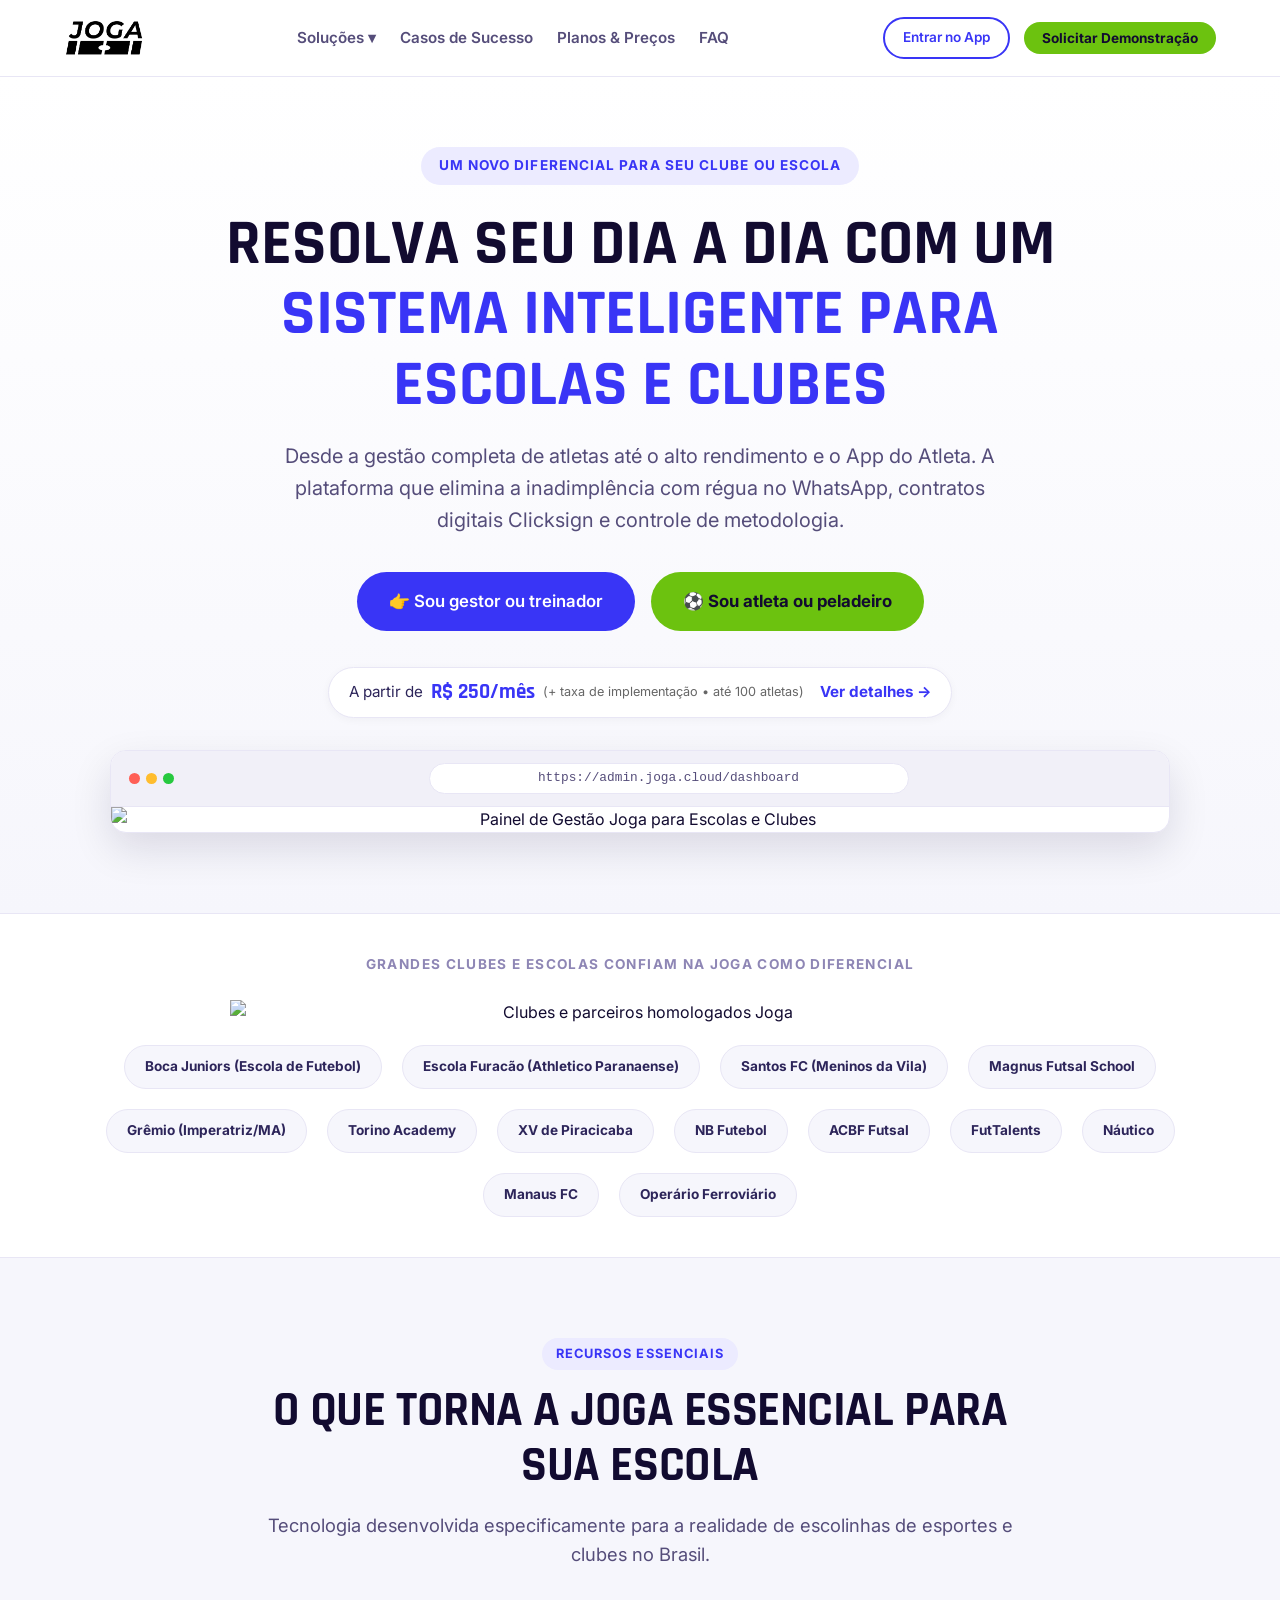
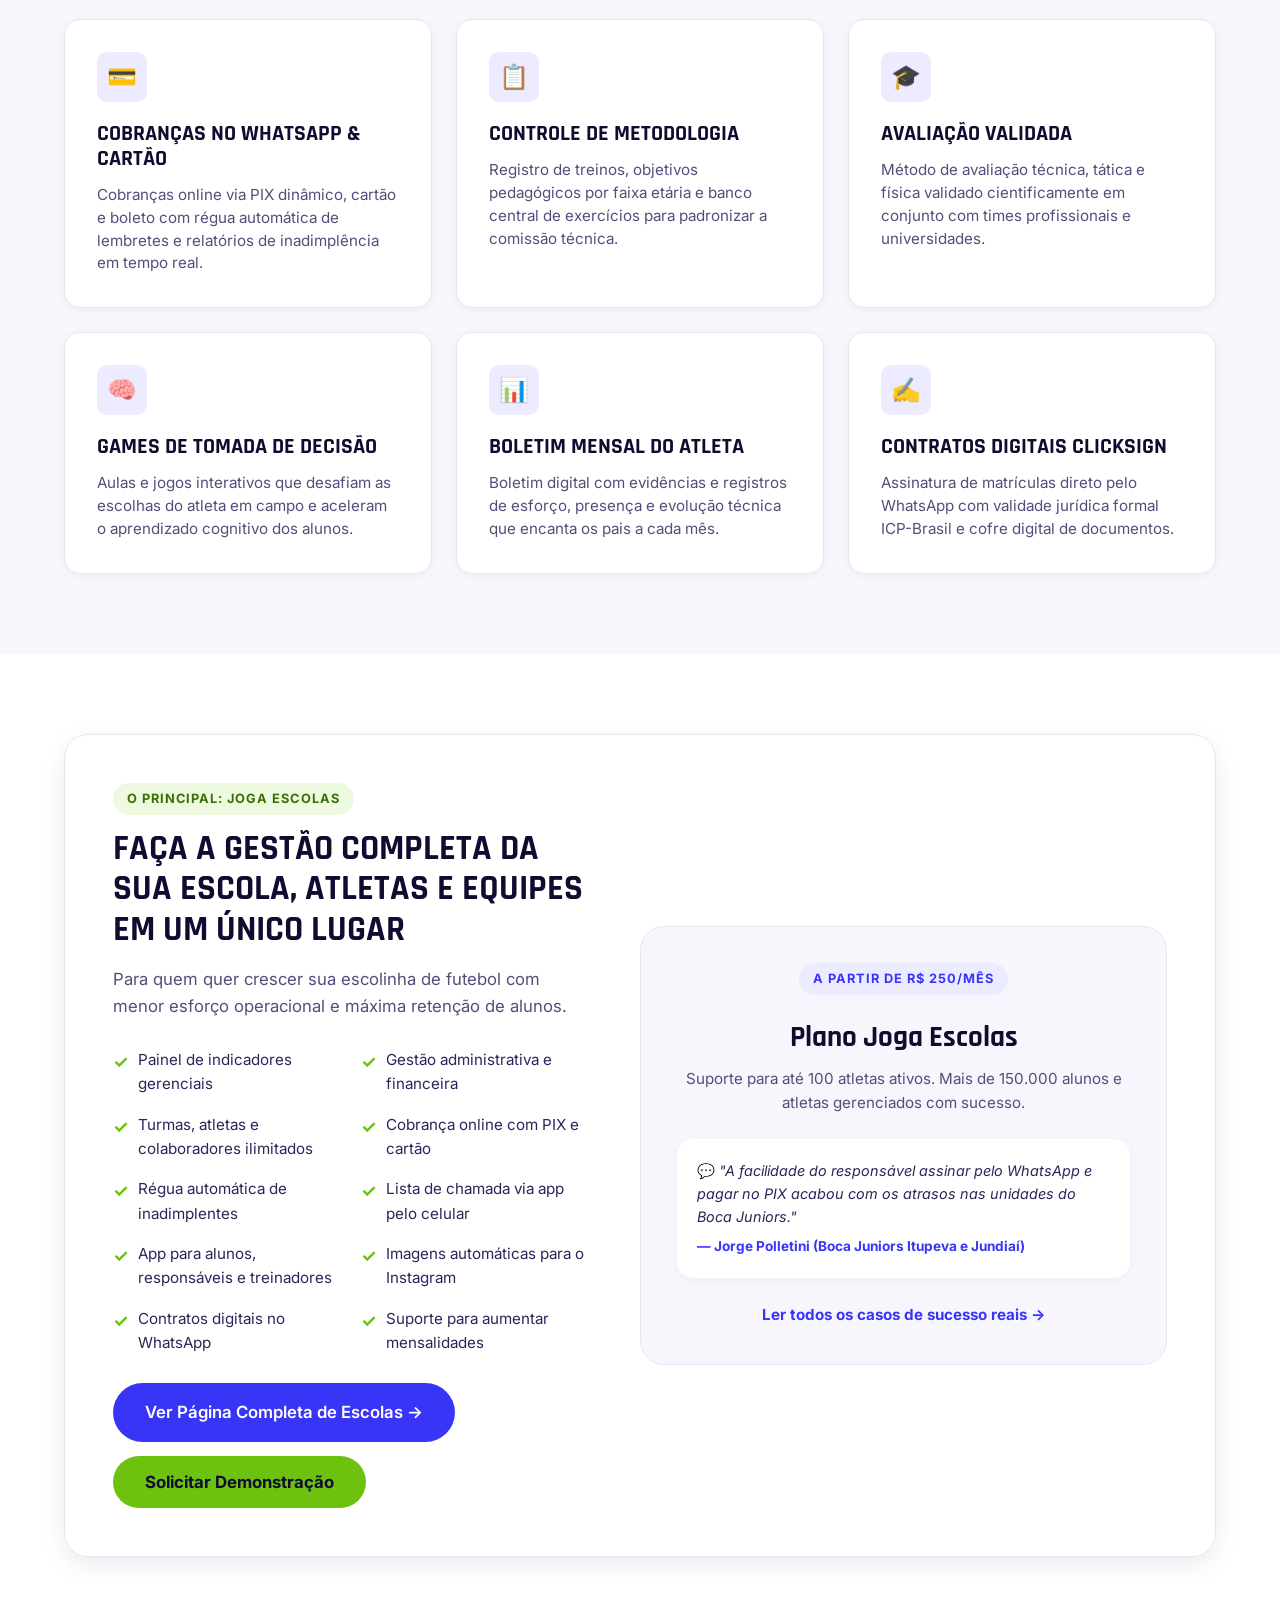
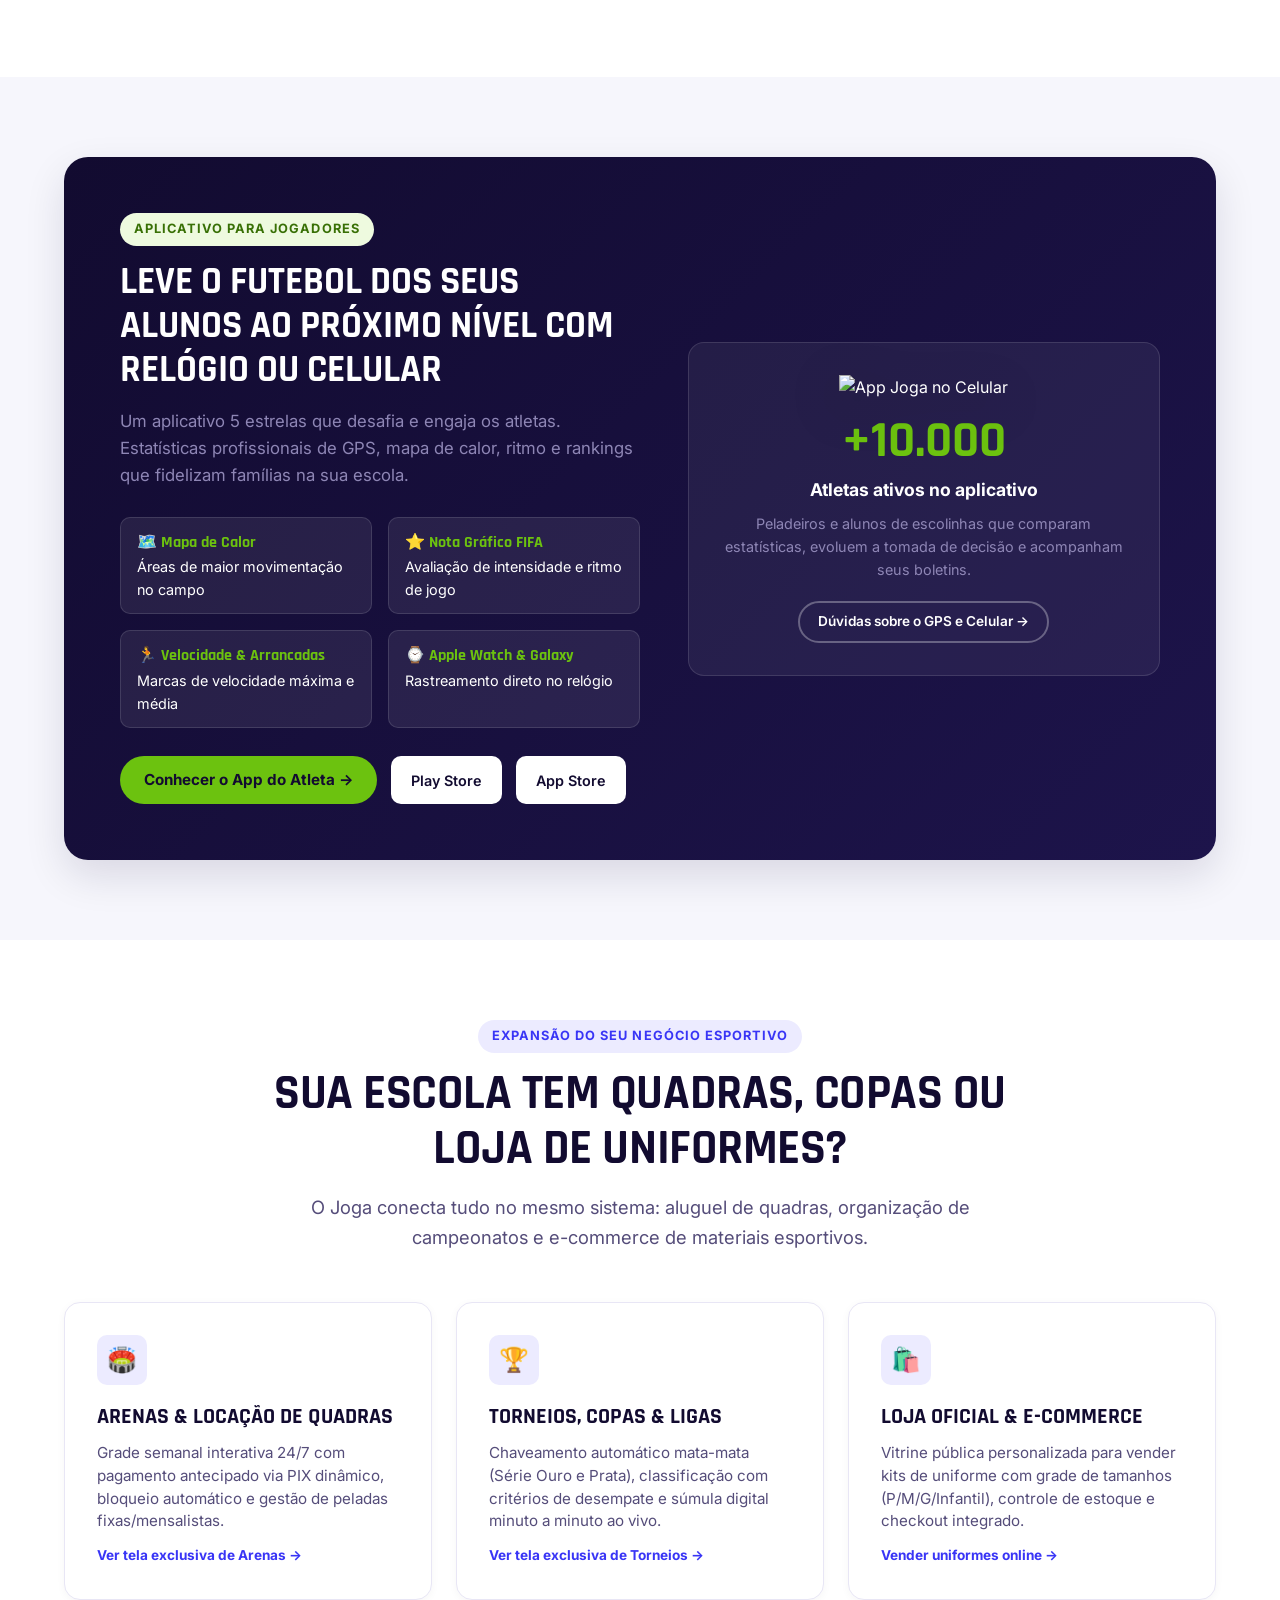
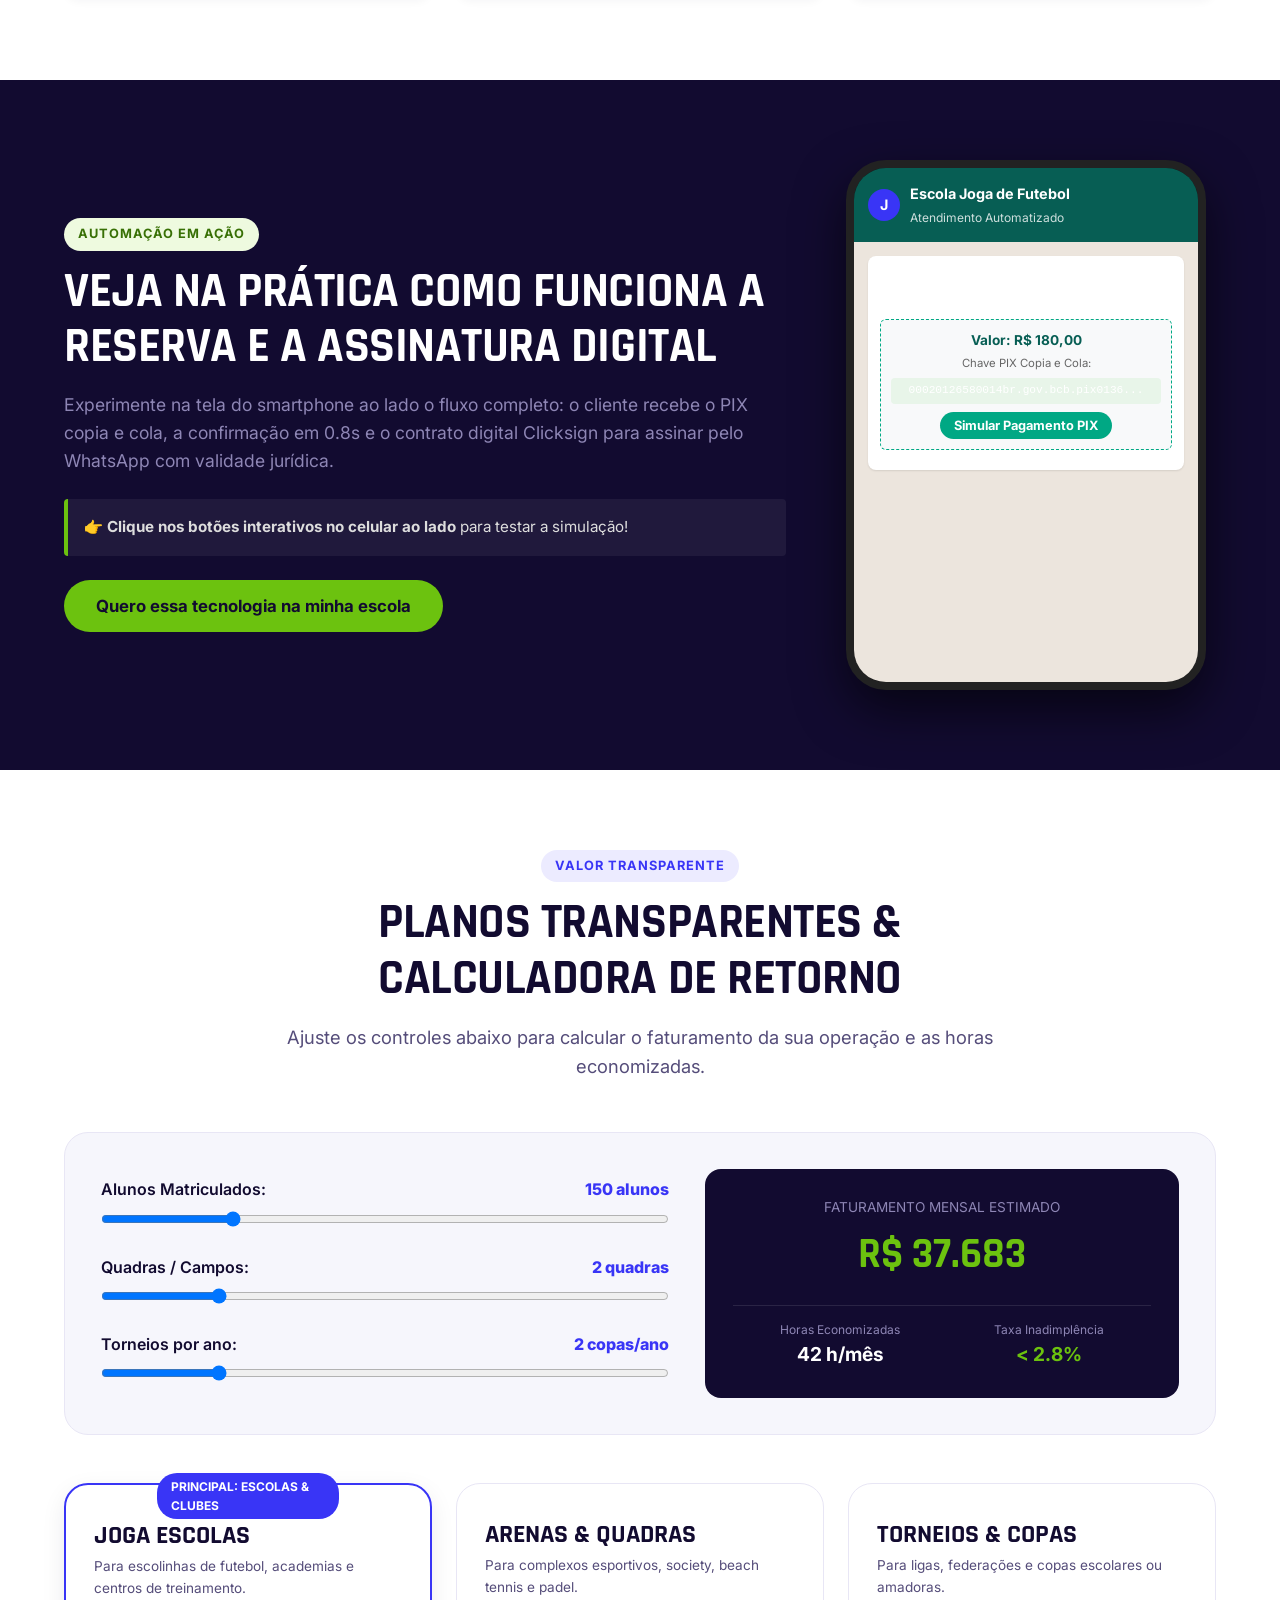
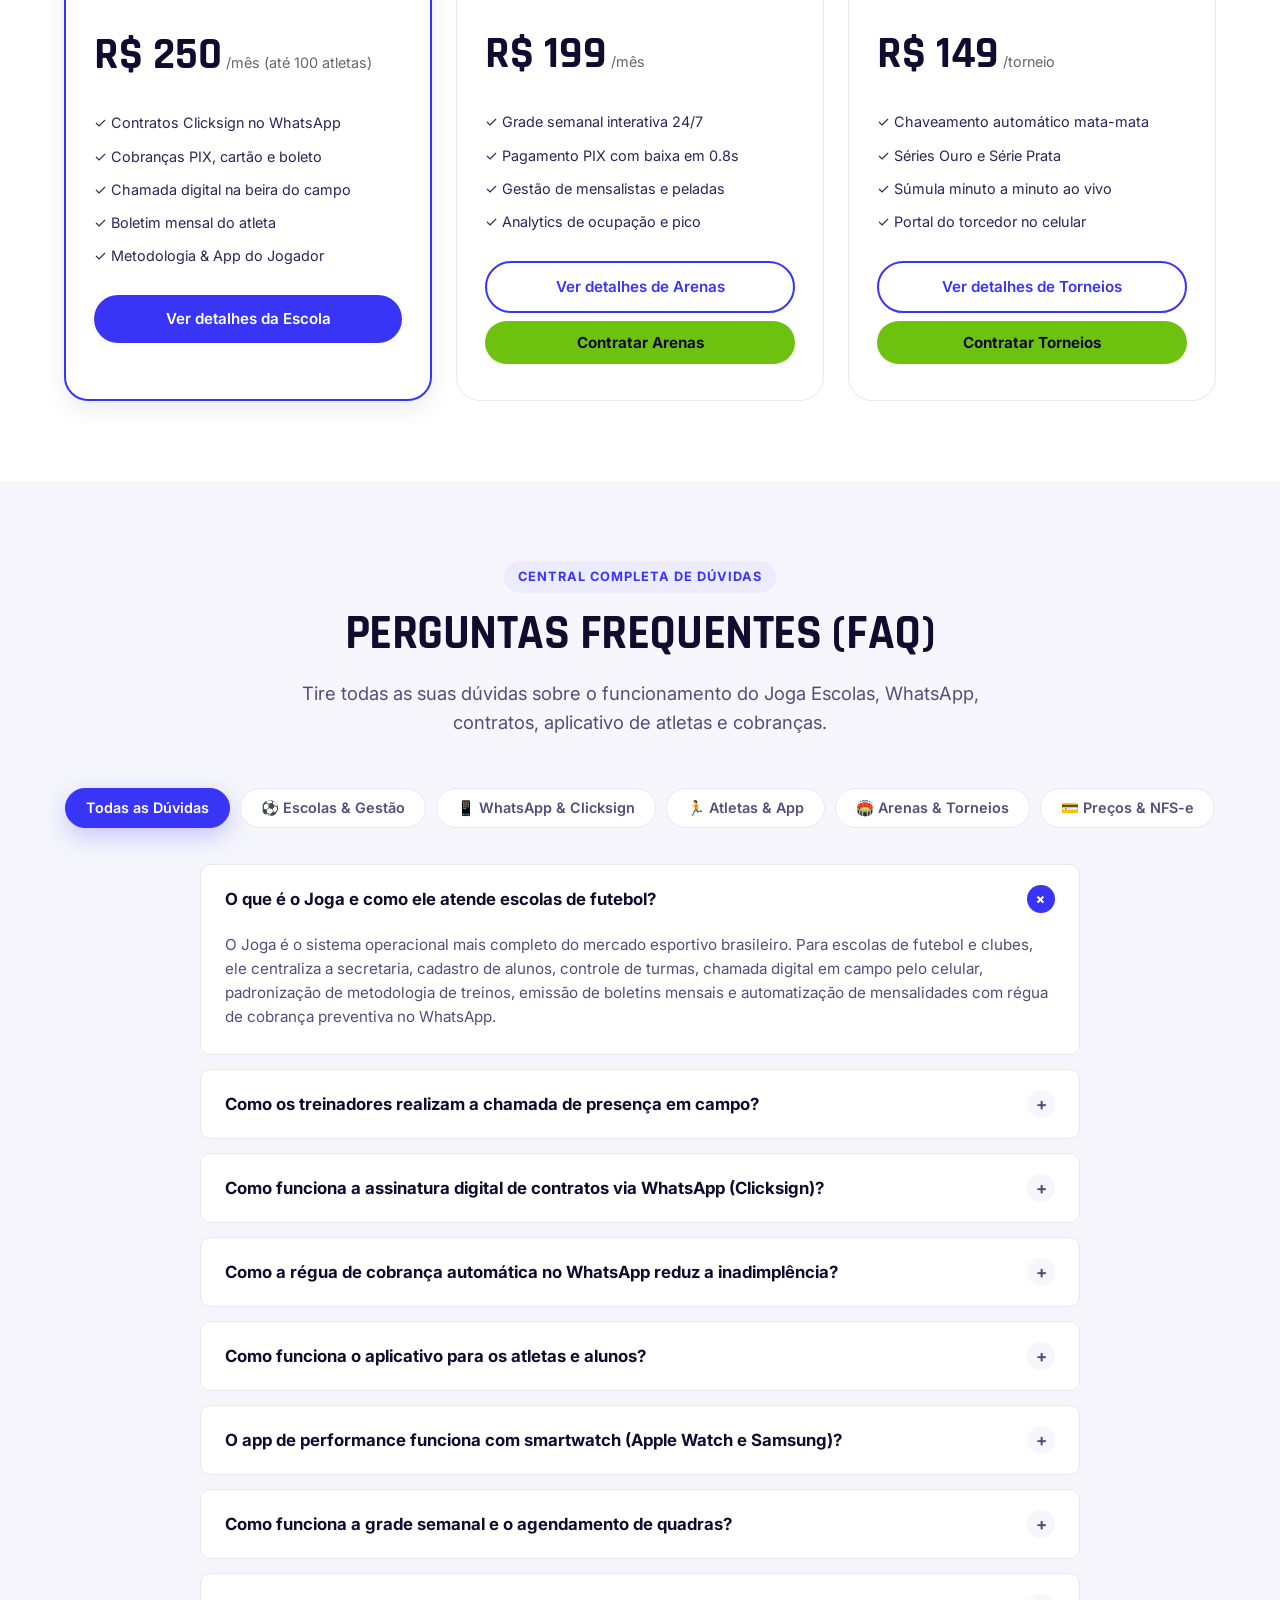
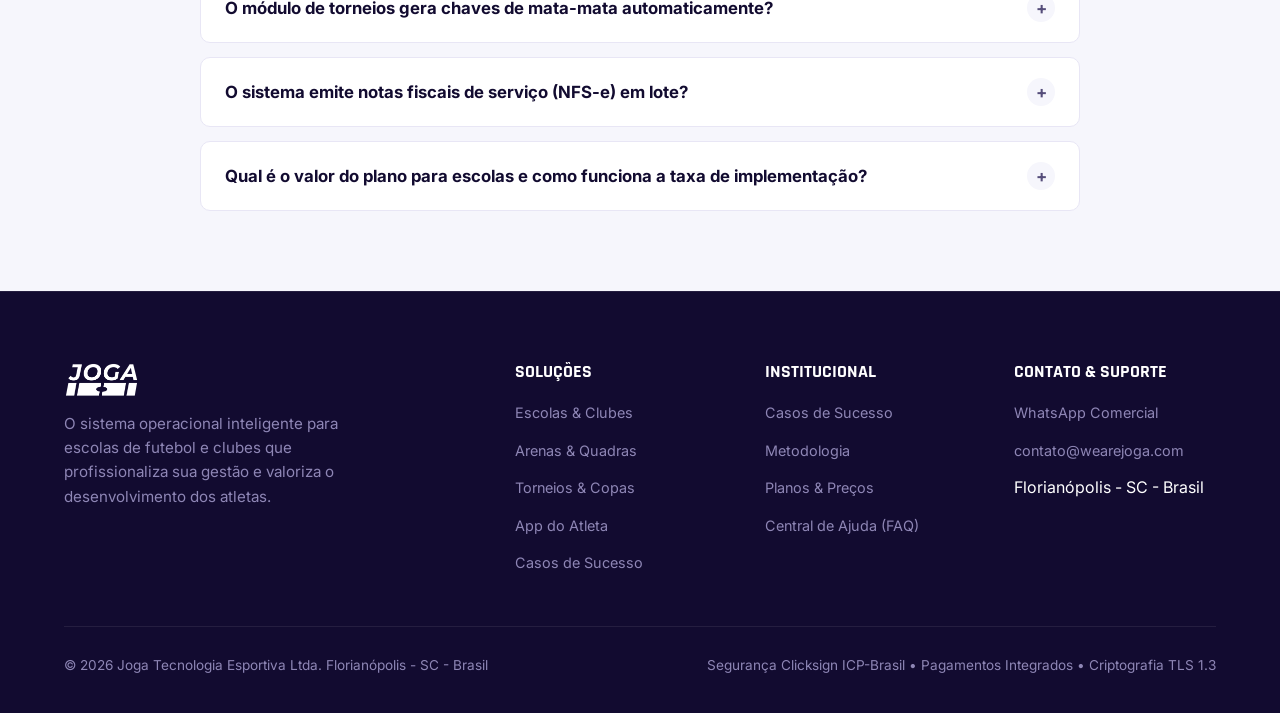
==== index.html @ da32d157 "feat: initial commit for wearejoga preview site" ====
<!DOCTYPE html>
<html lang="pt-BR">
<head>
  <meta charset="UTF-8">
  <meta name="viewport" content="width=device-width, initial-scale=1.0">
  <title>We Are Joga | Sistema Inteligente para Escolas de Futebol e Clubes</title>
  <meta name="description" content="Um novo diferencial para seu clube ou escola. Sistema de gestão inteligente para escolas de futebol, cobranças automáticas no WhatsApp, contratos Clicksign, metodologia de treinos e app do atleta.">
  
  <!-- Open Graph -->
  <meta property="og:type" content="website">
  <meta property="og:url" content="https://www.wearejoga.com/">
  <meta property="og:title" content="We Are Joga | Sistema Inteligente para Escolas de Futebol">
  <meta property="og:description" content="Resolva seu dia a dia com um sistema inteligente. Da gestão de atletas até o alto rendimento, a Joga é ideal para sua escola ou clube.">

  <!-- Google Fonts: Rajdhani + Inter -->
  <link rel="preconnect" href="https://fonts.googleapis.com">
  <link rel="preconnect" href="https://fonts.gstatic.com" crossorigin>
  <link href="https://fonts.googleapis.com/css2?family=Inter:wght@400;500;600;700&family=Rajdhani:wght@600;700;800&display=swap" rel="stylesheet">

  <link rel="stylesheet" href="styles.css">

  <!-- Schema.org FAQPage & SoftwareApplication JSON-LD -->
  <script type="application/ld+json">
  {
    "@context": "https://schema.org",
    "@type": "SoftwareApplication",
    "name": "We Are Joga",
    "applicationCategory": "SportsManagementApplication",
    "operatingSystem": "Web, Android, iOS",
    "description": "Sistema de gestão inteligente para escolas de futebol, clubes e arenas esportivas. Cobrança automática, contratos Clicksign no WhatsApp e aplicativo do atleta.",
    "offers": {
      "@type": "Offer",
      "price": "250.00",
      "priceCurrency": "BRL"
    }
  }
  </script>
</head>
<body>

  <!-- ==========================================================================
       HEADER & NAVBAR
       ========================================================================== -->
  <header class="site-header">
    <div class="container">
      <nav class="navbar">
        <a href="index.html" class="nav-brand">
          <img src="assets/joga-logo.png" alt="Joga" class="brand-logo-img">
        </a>

        <ul class="nav-links">
          <li class="nav-dropdown">
            <a href="javascript:void(0)" class="nav-link">Soluções ▾</a>
            <div class="dropdown-menu">
              <a href="escolas.html" class="dropdown-item">
                <span class="dropdown-item-icon">⚽</span>
                <div class="dropdown-item-text">
                  <strong>Escolas & Clubes</strong>
                  <small>Alunos, chamadas, contratos e e-commerce</small>
                </div>
              </a>
              <a href="quadras.html" class="dropdown-item">
                <span class="dropdown-item-icon">🏟️</span>
                <div class="dropdown-item-text">
                  <strong>Quadras & Arenas</strong>
                  <small>Grade semanal 24/7 e reservas PIX</small>
                </div>
              </a>
              <a href="torneios.html" class="dropdown-item">
                <span class="dropdown-item-icon">🏆</span>
                <div class="dropdown-item-text">
                  <strong>Torneios & Copas</strong>
                  <small>Chaveamento mata-mata e súmula digital</small>
                </div>
              </a>
              <a href="atletas.html" class="dropdown-item">
                <span class="dropdown-item-icon">📱</span>
                <div class="dropdown-item-text">
                  <strong>App dos Atletas</strong>
                  <small>Mapa de calor, notas FIFA e smartwatch</small>
                </div>
              </a>
              <a href="watches.html" class="dropdown-item">
                <span class="dropdown-item-icon">⌚</span>
                <div class="dropdown-item-text">
                  <strong>Relógios Compatíveis</strong>
                  <small>watchOS, Wear OS e importação via GPX</small>
                </div>
              </a>
              <a href="escolas.html#ecommerce-escolas" class="dropdown-item">
                <span class="dropdown-item-icon">🛍️</span>
                <div class="dropdown-item-text">
                  <strong>Loja Oficial & Uniformes</strong>
                  <small>Venda de kits oficiais e materiais</small>
                </div>
              </a>
            </div>
          </li>
          <li><a href="casos-de-sucesso.html" class="nav-link">Casos de Sucesso</a></li>
          <li><a href="#pricing" class="nav-link">Planos & Preços</a></li>
          <li><a href="#faq" class="nav-link">FAQ</a></li>
        </ul>

        <div class="nav-actions">
          <a href="https://beta.joga.cloud" target="_blank" class="btn btn-sm btn-outline-blue">Entrar no App</a>
          <button class="btn btn-sm btn-lime" data-open-lead-modal>Solicitar Demonstração</button>
          
          <button class="mobile-toggle" id="mobile-menu-toggle" aria-label="Menu">
            <span></span>
            <span></span>
            <span></span>
          </button>
        </div>
      </nav>
    </div>
  </header>

  <!-- ==========================================================================
       HERO SECTION (FAITHFUL TO ORIGINAL WE ARE JOGA)
       ========================================================================== -->
  <section class="hero-original">
    <div class="container">
      <div class="hero-badge">UM NOVO DIFERENCIAL PARA SEU CLUBE OU ESCOLA</div>
      <h1 class="hero-title">
        Resolva seu dia a dia com um <span>sistema inteligente para escolas e clubes</span>
      </h1>
      <p class="hero-subtitle">
        Desde a gestão completa de atletas até o alto rendimento e o App do Atleta. A plataforma que elimina a inadimplência com régua no WhatsApp, contratos digitais Clicksign e controle de metodologia.
      </p>

      <!-- Dual Audience Selector (Original Core Feature) -->
      <div class="hero-audience-box">
        <a href="escolas.html" class="btn btn-lg btn-blue">👉 Sou gestor ou treinador</a>
        <a href="atletas.html" class="btn btn-lg btn-lime">⚽ Sou atleta ou peladeiro</a>
      </div>

      <!-- Original Price Anchor -->
      <div class="hero-price-chip">
        <span>A partir de</span>
        <strong>R$ 250/mês</strong>
        <small style="color: #666;">(+ taxa de implementação • até 100 atletas)</small>
        <a href="escolas.html" style="color: var(--joga-blue); font-weight: 700; margin-left: 8px;">Ver detalhes →</a>
      </div>

      <!-- REAL SYSTEM SCREENSHOT: ESCOLAS & CLUBES WEB DASHBOARD -->
      <div class="mockup-browser-frame">
        <div class="mockup-browser-header">
          <div class="mockup-browser-dots">
            <span class="mockup-dot red"></span>
            <span class="mockup-dot yellow"></span>
            <span class="mockup-dot green"></span>
          </div>
          <div class="mockup-browser-url">https://admin.joga.cloud/dashboard</div>
        </div>
        <img src="https://static.wixstatic.com/media/4e210c_4a8b641afdf14244a541fb6bb1c16c18~mv2.png" alt="Painel de Gestão Joga para Escolas e Clubes" class="mockup-screen-img" loading="lazy">
      </div>
    </div>
  </section>

  <!-- ==========================================================================
       HOMOLOGATED BRANDS STRIP
       ========================================================================== -->
  <section class="brands-strip">
    <div class="container">
      <div class="brands-strip-title">Grandes clubes e escolas confiam na Joga como diferencial</div>
      <div style="max-width: 900px; margin: 0 auto 20px; text-align: center;">
        <img src="https://static.wixstatic.com/media/4e210c_cfc123186dc24a678776dfe04a51dc88~mv2.png" alt="Clubes e parceiros homologados Joga" style="width: 100%; max-width: 820px; height: auto; display: block; margin: 0 auto 16px;" loading="lazy">
      </div>
      <div class="brands-logos-grid">
        <span class="brand-pill">Boca Juniors (Escola de Futebol)</span>
        <span class="brand-pill">Escola Furacão (Athletico Paranaense)</span>
        <span class="brand-pill">Santos FC (Meninos da Vila)</span>
        <span class="brand-pill">Magnus Futsal School</span>
        <span class="brand-pill">Grêmio (Imperatriz/MA)</span>
        <span class="brand-pill">Torino Academy</span>
        <span class="brand-pill">XV de Piracicaba</span>
        <span class="brand-pill">NB Futebol</span>
        <span class="brand-pill">ACBF Futsal</span>
        <span class="brand-pill">FutTalents</span>
        <span class="brand-pill">Náutico</span>
        <span class="brand-pill">Manaus FC</span>
        <span class="brand-pill">Operário Ferroviário</span>
      </div>
    </div>
  </section>

  <!-- ==========================================================================
       ORIGINAL 6 VALUE PILLARS (THE CORE OF WE ARE JOGA)
       ========================================================================== -->
  <section class="section section-bg-light">
    <div class="container">
      <div class="section-header">
        <span class="section-badge badge-blue">RECURSOS ESSENCIAIS</span>
        <h2 class="section-title">O que torna a Joga essencial para sua escola</h2>
        <p class="section-subtitle">Tecnologia desenvolvida especificamente para a realidade de escolinhas de esportes e clubes no Brasil.</p>
      </div>

      <div class="pillars-six-grid">
        <!-- 1 -->
        <div class="pillar-six-card">
          <div class="pillar-six-icon">💳</div>
          <h4>Cobranças no WhatsApp & Cartão</h4>
          <p>Cobranças online via PIX dinâmico, cartão e boleto com régua automática de lembretes e relatórios de inadimplência em tempo real.</p>
        </div>

        <!-- 2 -->
        <div class="pillar-six-card">
          <div class="pillar-six-icon">📋</div>
          <h4>Controle de Metodologia</h4>
          <p>Registro de treinos, objetivos pedagógicos por faixa etária e banco central de exercícios para padronizar a comissão técnica.</p>
        </div>

        <!-- 3 -->
        <div class="pillar-six-card">
          <div class="pillar-six-icon">🎓</div>
          <h4>Avaliação Validada</h4>
          <p>Método de avaliação técnica, tática e física validado cientificamente em conjunto com times profissionais e universidades.</p>
        </div>

        <!-- 4 -->
        <div class="pillar-six-card">
          <div class="pillar-six-icon">🧠</div>
          <h4>Games de Tomada de Decisão</h4>
          <p>Aulas e jogos interativos que desafiam as escolhas do atleta em campo e aceleram o aprendizado cognitivo dos alunos.</p>
        </div>

        <!-- 5 -->
        <div class="pillar-six-card">
          <div class="pillar-six-icon">📊</div>
          <h4>Boletim Mensal do Atleta</h4>
          <p>Boletim digital com evidências e registros de esforço, presença e evolução técnica que encanta os pais a cada mês.</p>
        </div>

        <!-- 6 -->
        <div class="pillar-six-card">
          <div class="pillar-six-icon">✍️</div>
          <h4>Contratos Digitais Clicksign</h4>
          <p>Assinatura de matrículas direto pelo WhatsApp com validade jurídica formal ICP-Brasil e cofre digital de documentos.</p>
        </div>
      </div>
    </div>
  </section>

  <!-- ==========================================================================
       JOGA ESCOLAS - THE FLAGSHIP SOLUTION
       ========================================================================== -->
  <section class="section section-bg-white" id="joga-escolas">
    <div class="container">
      <div class="escolas-feature-box">
        <div>
          <span class="section-badge badge-lime">O PRINCIPAL: JOGA ESCOLAS</span>
          <h2 style="font-size: 2.2rem; text-transform: uppercase; margin-bottom: 16px;">
            Faça a gestão completa da sua escola, atletas e equipes em um único lugar
          </h2>
          <p style="color: var(--joga-gray-600); font-size: 1.05rem; margin-bottom: 20px;">
            Para quem quer crescer sua escolinha de futebol com menor esforço operacional e máxima retenção de alunos.
          </p>

          <div class="checklist-grid">
            <div class="checklist-item"><span class="check">✓</span> <span>Painel de indicadores gerenciais</span></div>
            <div class="checklist-item"><span class="check">✓</span> <span>Gestão administrativa e financeira</span></div>
            <div class="checklist-item"><span class="check">✓</span> <span>Turmas, atletas e colaboradores ilimitados</span></div>
            <div class="checklist-item"><span class="check">✓</span> <span>Cobrança online com PIX e cartão</span></div>
            <div class="checklist-item"><span class="check">✓</span> <span>Régua automática de inadimplentes</span></div>
            <div class="checklist-item"><span class="check">✓</span> <span>Lista de chamada via app pelo celular</span></div>
            <div class="checklist-item"><span class="check">✓</span> <span>App para alunos, responsáveis e treinadores</span></div>
            <div class="checklist-item"><span class="check">✓</span> <span>Imagens automáticas para o Instagram</span></div>
            <div class="checklist-item"><span class="check">✓</span> <span>Contratos digitais no WhatsApp</span></div>
            <div class="checklist-item"><span class="check">✓</span> <span>Suporte para aumentar mensalidades</span></div>
          </div>

          <div style="display: flex; gap: 14px; flex-wrap: wrap;">
            <a href="escolas.html" class="btn btn-lg btn-blue">Ver Página Completa de Escolas →</a>
            <button class="btn btn-lg btn-lime" data-open-lead-modal>Solicitar Demonstração</button>
          </div>
        </div>

        <div style="background: var(--joga-gray-100); border-radius: var(--radius-xl); padding: 36px; border: 1.5px solid var(--border-color); text-align: center;">
          <span class="section-badge badge-blue">A PARTIR DE R$ 250/MÊS</span>
          <h3 style="font-size: 1.8rem; margin: 12px 0;">Plano Joga Escolas</h3>
          <p style="color: var(--joga-gray-600); font-size: 0.95rem; margin-bottom: 24px;">
            Suporte para até 100 atletas ativos. Mais de 150.000 alunos e atletas gerenciados com sucesso.
          </p>

          <div style="background: white; border-radius: var(--radius-lg); padding: 20px; text-align: left; box-shadow: var(--shadow-sm); margin-bottom: 24px; font-size: 0.9rem; color: var(--joga-gray-800); display: flex; flex-direction: column; gap: 8px;">
            <div>💬 <em>"A facilidade do responsável assinar pelo WhatsApp e pagar no PIX acabou com os atrasos nas unidades do Boca Juniors."</em></div>
            <strong style="color: var(--joga-blue); font-size: 0.85rem;">— Jorge Polletini (Boca Juniors Itupeva e Jundiaí)</strong>
          </div>

          <a href="casos-de-sucesso.html" style="color: var(--joga-blue); font-weight: 700; font-size: 0.95rem;">Ler todos os casos de sucesso reais →</a>
        </div>
      </div>
    </div>
  </section>

  <!-- ==========================================================================
       ATLETAS & APP HIGHLIGHT
       ========================================================================== -->
  <section class="section section-bg-light" id="joga-atletas">
    <div class="container">
      <div class="atletas-app-box">
        <div>
          <span class="section-badge badge-lime">APLICATIVO PARA JOGADORES</span>
          <h3>Leve o futebol dos seus alunos ao próximo nível com relógio ou celular</h3>
          <p style="color: var(--joga-gray-400); font-size: 1.05rem; margin-bottom: 24px;">
            Um aplicativo 5 estrelas que desafia e engaja os atletas. Estatísticas profissionais de GPS, mapa de calor, ritmo e rankings que fidelizam famílias na sua escola.
          </p>

          <div class="atletas-badges-grid">
            <div class="atleta-feature-pill">
              <strong>🗺️ Mapa de Calor</strong>
              Áreas de maior movimentação no campo
            </div>
            <div class="atleta-feature-pill">
              <strong>⭐ Nota Gráfico FIFA</strong>
              Avaliação de intensidade e ritmo de jogo
            </div>
            <div class="atleta-feature-pill">
              <strong>🏃 Velocidade & Arrancadas</strong>
              Marcas de velocidade máxima e média
            </div>
            <div class="atleta-feature-pill">
              <strong>⌚ Apple Watch & Galaxy</strong>
              Rastreamento direto no relógio
            </div>
          </div>

          <div class="store-buttons-box">
            <a href="atletas.html" class="btn btn-lime">Conhecer o App do Atleta →</a>
            <a href="https://play.google.com/store/apps/details?id=com.ionicframework.jogamaisperformance474307" target="_blank" class="store-btn">Play Store</a>
            <a href="https://itunes.apple.com/br/app/joga-futebol-gps-joga-mais/id1219358060?mt=8" target="_blank" class="store-btn">App Store</a>
          </div>
        </div>

        <div style="background: rgba(255,255,255,0.06); border: 1px solid rgba(255,255,255,0.12); border-radius: var(--radius-lg); padding: 32px; text-align: center;">
          <img src="https://static.wixstatic.com/media/4e210c_47dac6f2a3d34541ad06a2def93c591a~mv2.png" alt="App Joga no Celular" style="width: 100%; max-width: 240px; height: auto; margin-bottom: 16px; filter: drop-shadow(0 12px 24px rgba(0,0,0,0.3));" loading="lazy">
          <div style="font-family: var(--font-heading); font-size: 3.2rem; color: var(--joga-lime); font-weight: 800; line-height: 1;">+10.000</div>
          <strong style="color: white; font-size: 1.1rem; display: block; margin: 8px 0;">Atletas ativos no aplicativo</strong>
          <p style="color: var(--joga-gray-400); font-size: 0.9rem; margin-bottom: 20px;">
            Peladeiros e alunos de escolinhas que comparam estatísticas, evoluem a tomada de decisão e acompanham seus boletins.
          </p>
          <a href="atletas.html#faq-atletas" class="btn btn-sm btn-outline-white">Dúvidas sobre o GPS e Celular →</a>
        </div>
      </div>
    </div>
  </section>

  <!-- ==========================================================================
       EXPANDED ECOSYSTEM (ARENAS, TORNEIOS & LOJA DO BLUEPRINT)
       ========================================================================== -->
  <section class="section section-bg-white" id="ecossistema-expandido">
    <div class="container">
      <div class="section-header">
        <span class="section-badge badge-blue">EXPANSÃO DO SEU NEGÓCIO ESPORTIVO</span>
        <h2 class="section-title">Sua escola tem quadras, copas ou loja de uniformes?</h2>
        <p class="section-subtitle">O Joga conecta tudo no mesmo sistema: aluguel de quadras, organização de campeonatos e e-commerce de materiais esportivos.</p>
      </div>

      <div class="pillars-six-grid">
        <!-- Arenas -->
        <div class="pillar-six-card" id="ecossistema-arenas">
          <div class="pillar-six-icon">🏟️</div>
          <h4>Arenas & Locação de Quadras</h4>
          <p>Grade semanal interativa 24/7 com pagamento antecipado via PIX dinâmico, bloqueio automático e gestão de peladas fixas/mensalistas.</p>
          <a href="quadras.html" style="color: var(--joga-blue); font-weight: 700; font-size: 0.85rem; display: block; margin-top: 12px;">Ver tela exclusiva de Arenas →</a>
        </div>

        <!-- Torneios -->
        <div class="pillar-six-card" id="ecossistema-torneios">
          <div class="pillar-six-icon">🏆</div>
          <h4>Torneios, Copas & Ligas</h4>
          <p>Chaveamento automático mata-mata (Série Ouro e Prata), classificação com critérios de desempate e súmula digital minuto a minuto ao vivo.</p>
          <a href="torneios.html" style="color: var(--joga-blue); font-weight: 700; font-size: 0.85rem; display: block; margin-top: 12px;">Ver tela exclusiva de Torneios →</a>
        </div>

        <!-- Loja -->
        <div class="pillar-six-card" id="ecossistema-loja">
          <div class="pillar-six-icon">🛍️</div>
          <h4>Loja Oficial & E-commerce</h4>
          <p>Vitrine pública personalizada para vender kits de uniforme com grade de tamanhos (P/M/G/Infantil), controle de estoque e checkout integrado.</p>
          <a href="#pricing" style="color: var(--joga-blue); font-weight: 700; font-size: 0.85rem; display: block; margin-top: 12px;">Vender uniformes online →</a>
        </div>
      </div>
    </div>
  </section>

  <!-- ==========================================================================
       WHATSAPP & CLICKSIGN SIMULATOR
       ========================================================================== -->
  <section class="section section-bg-dark" id="simulador">
    <div class="container">
      <div style="display: grid; grid-template-columns: 1fr 380px; gap: 50px; align-items: center;">
        <div>
          <span class="section-badge badge-lime">AUTOMAÇÃO EM AÇÃO</span>
          <h2 class="section-title">Veja na prática como funciona a reserva e a assinatura digital</h2>
          <p style="color: var(--joga-gray-400); font-size: 1.1rem; margin-bottom: 24px;">
            Experimente na tela do smartphone ao lado o fluxo completo: o cliente recebe o PIX copia e cola, a confirmação em 0.8s e o contrato digital Clicksign para assinar pelo WhatsApp com validade jurídica.
          </p>

          <div style="background: rgba(255,255,255,0.06); border-left: 4px solid var(--joga-lime); padding: 16px; border-radius: 4px; margin-bottom: 24px; font-size: 0.95rem; color: #DDD;">
            👉 <strong>Clique nos botões interativos no celular ao lado</strong> para testar a simulação!
          </div>

          <button class="btn btn-lg btn-lime" data-open-lead-modal>Quero essa tecnologia na minha escola</button>
        </div>

        <!-- Phone Mockup -->
        <div style="background: #111; border-radius: 40px; border: 8px solid #222; box-shadow: 0 20px 50px rgba(0,0,0,0.6); overflow: hidden; width: 100%; max-width: 360px; margin: 0 auto;">
          <div style="background: #075E54; color: white; padding: 14px; font-size: 0.9rem; display: flex; align-items: center; gap: 10px;">
            <div style="width: 32px; height: 32px; border-radius: 50%; background: var(--joga-blue); display: flex; align-items: center; justify-content: center; font-weight: 700;">J</div>
            <div>
              <strong>Escola Joga de Futebol</strong><br>
              <small style="opacity: 0.8;">Atendimento Automatizado</small>
            </div>
          </div>

          <div style="background: #ECE5DD; min-height: 440px; padding: 14px; display: flex; flex-direction: column; gap: 10px; font-size: 0.85rem;">
            <!-- Step 1 -->
            <div id="sim-step-1">
              <div style="background: white; padding: 12px; border-radius: 8px; box-shadow: 0 1px 2px rgba(0,0,0,0.1);">
                Olá, Marcos! Sua mensalidade da turma <strong>Sub-13 (Quinta 19h)</strong> está disponível:
                <div style="background: #F8F9FA; border: 1px dashed #00A884; padding: 10px; border-radius: 6px; margin: 8px 0; text-align: center;">
                  <strong style="color: #075E54;">Valor: R$ 180,00</strong><br>
                  <small style="color: #666;">Chave PIX Copia e Cola:</small>
                  <div style="font-family: monospace; font-size: 0.7rem; background: #E8F5E9; padding: 4px; border-radius: 4px; margin: 4px 0;">00020126580014br.gov.bcb.pix0136...</div>
                  <button id="btn-sim-pay" style="background: #00A884; color: white; border: none; padding: 6px 14px; border-radius: 20px; font-size: 0.8rem; font-weight: 700; cursor: pointer; margin-top: 4px;">Simular Pagamento PIX</button>
                </div>
              </div>
            </div>

            <!-- Step 2 -->
            <div id="sim-step-2" style="display: none;">
              <div style="background: #DCF8C6; padding: 10px; border-radius: 8px; align-self: flex-end; box-shadow: 0 1px 2px rgba(0,0,0,0.1);">
                🎉 <strong>PAGAMENTO CONFIRMADO EM 0.8s!</strong><br>
                Baixa automática sem precisar enviar comprovante.
              </div>

              <div style="background: white; padding: 12px; border-radius: 8px; box-shadow: 0 1px 2px rgba(0,0,0,0.1); margin-top: 8px;">
                📄 Enviamos o <strong>Contrato de Matrícula 2026</strong> para assinatura digital:
                <div style="border: 1px solid #DDD; padding: 8px; border-radius: 6px; margin: 6px 0; text-align: center;">
                  <strong style="color: #3935F6; font-size: 0.8rem;">Clicksign ICP-Brasil</strong><br>
                  <small>Validade jurídica formal no smartphone</small><br>
                  <button id="btn-sim-sign" style="background: #3935F6; color: white; border: none; padding: 6px 14px; border-radius: 20px; font-size: 0.8rem; font-weight: 700; cursor: pointer; margin-top: 6px;">Assinar com 1 Toque</button>
                </div>
              </div>
            </div>

            <!-- Step 3 -->
            <div id="sim-step-3" style="display: none;">
              <div style="background: #DCF8C6; padding: 10px; border-radius: 8px; align-self: flex-end; box-shadow: 0 1px 2px rgba(0,0,0,0.1);">
                ✅ <strong>CONTRATO ASSINADO COM SUCESSO!</strong><br>
                <small>PDF arquivado no cofre do aluno.</small>
              </div>
              <div style="text-align: center; margin-top: 10px;">
                <button id="btn-sim-reset" style="background: #FFF; border: 1px solid #999; padding: 4px 10px; border-radius: 12px; font-size: 0.75rem; cursor: pointer;">Reiniciar Simulação</button>
              </div>
            </div>

          </div>
        </div>
      </div>
    </div>
  </section>

  <!-- ==========================================================================
       PRICING & ROI CALCULATOR
       ========================================================================== -->
  <section class="section section-bg-white" id="pricing">
    <div class="container">
      <div class="section-header">
        <span class="section-badge badge-blue">VALOR TRANSPARENTE</span>
        <h2 class="section-title">Planos Transparentes & Calculadora de Retorno</h2>
        <p class="section-subtitle">Ajuste os controles abaixo para calcular o faturamento da sua operação e as horas economizadas.</p>
      </div>

      <!-- Calculator Box -->
      <div style="background: var(--joga-gray-100); border-radius: var(--radius-xl); padding: 36px; border: 1.5px solid var(--border-color); margin-bottom: 48px;">
        <div style="display: grid; grid-template-columns: 1.2fr 1fr; gap: 36px; align-items: center;">
          <div>
            <div style="margin-bottom: 20px;">
              <div style="display: flex; justify-content: space-between; font-weight: 600; margin-bottom: 6px;">
                <span>Alunos Matriculados:</span>
                <span id="val-students" style="color: var(--joga-blue); font-weight: 800;">150 alunos</span>
              </div>
              <input type="range" class="calc-slider" id="slider-students" min="20" max="600" step="10" value="150" style="width: 100%;">
            </div>

            <div style="margin-bottom: 20px;">
              <div style="display: flex; justify-content: space-between; font-weight: 600; margin-bottom: 6px;">
                <span>Quadras / Campos:</span>
                <span id="val-courts" style="color: var(--joga-blue); font-weight: 800;">2 quadras</span>
              </div>
              <input type="range" class="calc-slider" id="slider-courts" min="0" max="10" value="2" style="width: 100%;">
            </div>

            <div>
              <div style="display: flex; justify-content: space-between; font-weight: 600; margin-bottom: 6px;">
                <span>Torneios por ano:</span>
                <span id="val-tournaments" style="color: var(--joga-blue); font-weight: 800;">2 copas</span>
              </div>
              <input type="range" class="calc-slider" id="slider-tournaments" min="0" max="10" value="2" style="width: 100%;">
            </div>
          </div>

          <div style="background: var(--joga-dark); color: white; border-radius: var(--radius-lg); padding: 28px; text-align: center;">
            <div style="font-size: 0.85rem; color: var(--joga-gray-400); text-transform: uppercase;">Faturamento Mensal Estimado</div>
            <div id="res-revenue" style="font-family: var(--font-heading); font-size: 2.6rem; color: var(--joga-lime); font-weight: 800; margin: 4px 0 16px;">R$ 37.683</div>
            
            <div style="display: flex; justify-content: space-around; border-top: 1px solid rgba(255,255,255,0.1); padding-top: 14px;">
              <div>
                <span style="font-size: 0.75rem; color: var(--joga-gray-400); display: block;">Horas Economizadas</span>
                <strong id="res-hours" style="color: white; font-size: 1.2rem;">42 h/mês</strong>
              </div>
              <div>
                <span style="font-size: 0.75rem; color: var(--joga-gray-400); display: block;">Taxa Inadimplência</span>
                <strong style="color: var(--joga-lime); font-size: 1.2rem;">&lt; 2.8%</strong>
              </div>
            </div>
          </div>
        </div>
      </div>

      <!-- Pricing Cards -->
      <div style="display: grid; grid-template-columns: repeat(3, 1fr); gap: 24px;">
        <!-- Card 1: Escolas (Principal) -->
        <div style="background: white; border: 2.5px solid var(--joga-blue); border-radius: var(--radius-xl); padding: 36px 28px; box-shadow: var(--shadow-md); position: relative;">
          <div style="position: absolute; top: -12px; left: 50%; transform: translateX(-50%); background: var(--joga-blue); color: white; padding: 4px 14px; border-radius: 20px; font-size: 0.75rem; font-weight: 700;">PRINCIPAL: ESCOLAS & CLUBES</div>
          <h4 style="font-size: 1.6rem; text-transform: uppercase; margin-bottom: 6px;">Joga Escolas</h4>
          <p style="color: var(--joga-gray-600); font-size: 0.85rem; min-height: 40px;">Para escolinhas de futebol, academias e centros de treinamento.</p>
          <div style="margin: 20px 0;">
            <span style="font-family: var(--font-heading); font-size: 2.8rem; font-weight: 800; color: var(--joga-dark);">R$ 250</span>
            <span style="color: #666; font-size: 0.9rem;">/mês (até 100 atletas)</span>
          </div>
          <ul style="list-style: none; display: flex; flex-direction: column; gap: 10px; font-size: 0.9rem; color: var(--joga-gray-800); margin-bottom: 28px;">
            <li>✓ Contratos Clicksign no WhatsApp</li>
            <li>✓ Cobranças PIX, cartão e boleto</li>
            <li>✓ Chamada digital na beira do campo</li>
            <li>✓ Boletim mensal do atleta</li>
            <li>✓ Metodologia & App do Jogador</li>
          </ul>
          <a href="escolas.html" class="btn btn-blue" style="width: 100%;">Ver detalhes da Escola</a>
        </div>

        <!-- Card 2: Arenas & Quadras -->
        <div style="background: white; border: 1px solid var(--border-color); border-radius: var(--radius-xl); padding: 36px 28px;">
          <h4 style="font-size: 1.6rem; text-transform: uppercase; margin-bottom: 6px;">Arenas & Quadras</h4>
          <p style="color: var(--joga-gray-600); font-size: 0.85rem; min-height: 40px;">Para complexos esportivos, society, beach tennis e padel.</p>
          <div style="margin: 20px 0;">
            <span style="font-family: var(--font-heading); font-size: 2.8rem; font-weight: 800; color: var(--joga-dark);">R$ 199</span>
            <span style="color: #666; font-size: 0.9rem;">/mês</span>
          </div>
          <ul style="list-style: none; display: flex; flex-direction: column; gap: 10px; font-size: 0.9rem; color: var(--joga-gray-800); margin-bottom: 28px;">
            <li>✓ Grade semanal interativa 24/7</li>
            <li>✓ Pagamento PIX com baixa em 0.8s</li>
            <li>✓ Gestão de mensalistas e peladas</li>
            <li>✓ Analytics de ocupação e pico</li>
          </ul>
          <div style="display: flex; flex-direction: column; gap: 8px;">
            <a href="quadras.html" class="btn btn-outline-blue" style="width: 100%; text-align: center;">Ver detalhes de Arenas</a>
            <button class="btn btn-lime" style="width: 100%;" data-open-lead-modal>Contratar Arenas</button>
          </div>
        </div>

        <!-- Card 3: Torneios & Copas -->
        <div style="background: white; border: 1px solid var(--border-color); border-radius: var(--radius-xl); padding: 36px 28px;">
          <h4 style="font-size: 1.6rem; text-transform: uppercase; margin-bottom: 6px;">Torneios & Copas</h4>
          <p style="color: var(--joga-gray-600); font-size: 0.85rem; min-height: 40px;">Para ligas, federações e copas escolares ou amadoras.</p>
          <div style="margin: 20px 0;">
            <span style="font-family: var(--font-heading); font-size: 2.8rem; font-weight: 800; color: var(--joga-dark);">R$ 149</span>
            <span style="color: #666; font-size: 0.9rem;">/torneio</span>
          </div>
          <ul style="list-style: none; display: flex; flex-direction: column; gap: 10px; font-size: 0.9rem; color: var(--joga-gray-800); margin-bottom: 28px;">
            <li>✓ Chaveamento automático mata-mata</li>
            <li>✓ Séries Ouro e Série Prata</li>
            <li>✓ Súmula minuto a minuto ao vivo</li>
            <li>✓ Portal do torcedor no celular</li>
          </ul>
          <div style="display: flex; flex-direction: column; gap: 8px;">
            <a href="torneios.html" class="btn btn-outline-blue" style="width: 100%; text-align: center;">Ver detalhes de Torneios</a>
            <button class="btn btn-lime" style="width: 100%;" data-open-lead-modal>Contratar Torneios</button>
          </div>
        </div>
      </div>
    </div>
  </section>

  <!-- ==========================================================================
       EXPANDED COMPREHENSIVE FAQ (ORGANIZED BY 6 CATEGORIES)
       ========================================================================== -->
  <section class="section section-bg-light" id="faq">
    <div class="container">
      <div class="section-header">
        <span class="section-badge badge-blue">CENTRAL COMPLETA DE DÚVIDAS</span>
        <h2 class="section-title">Perguntas Frequentes (FAQ)</h2>
        <p class="section-subtitle">Tire todas as suas dúvidas sobre o funcionamento do Joga Escolas, WhatsApp, contratos, aplicativo de atletas e cobranças.</p>
      </div>

      <!-- FAQ Filter Tabs -->
      <div class="faq-filter-tabs">
        <button class="faq-tab-btn active" data-faq-cat="todas">Todas as Dúvidas</button>
        <button class="faq-tab-btn" data-faq-cat="escolas">⚽ Escolas & Gestão</button>
        <button class="faq-tab-btn" data-faq-cat="whatsapp">📱 WhatsApp & Clicksign</button>
        <button class="faq-tab-btn" data-faq-cat="atletas">🏃 Atletas & App</button>
        <button class="faq-tab-btn" data-faq-cat="arenas">🏟️ Arenas & Torneios</button>
        <button class="faq-tab-btn" data-faq-cat="financeiro">💳 Preços & NFS-e</button>
      </div>

      <div class="faq-list">

        <!-- Q1: Escolas -->
        <div class="faq-item active" data-cat="escolas">
          <button class="faq-question-btn">
            <span>O que é o Joga e como ele atende escolas de futebol?</span>
            <span class="faq-chevron">+</span>
          </button>
          <div class="faq-answer-box">
            O Joga é o sistema operacional mais completo do mercado esportivo brasileiro. Para escolas de futebol e clubes, ele centraliza a secretaria, cadastro de alunos, controle de turmas, chamada digital em campo pelo celular, padronização de metodologia de treinos, emissão de boletins mensais e automatização de mensalidades com régua de cobrança preventiva no WhatsApp.
          </div>
        </div>

        <!-- Q2: Escolas -->
        <div class="faq-item" data-cat="escolas">
          <button class="faq-question-btn">
            <span>Como os treinadores realizam a chamada de presença em campo?</span>
            <span class="faq-chevron">+</span>
          </button>
          <div class="faq-answer-box">
            Cada professor ou treinador acessa o aplicativo no próprio smartphone e, em menos de 10 segundos, marca a presença dos alunos da turma na beira da quadra ou gramado. Os dados são sincronizados instantaneamente com o painel da secretaria, gerando alertas de alunos faltantes e relatórios automáticos anti-evasão.
          </div>
        </div>

        <!-- Q3: WhatsApp & Contratos -->
        <div class="faq-item" data-cat="whatsapp">
          <button class="faq-question-btn">
            <span>Como funciona a assinatura digital de contratos via WhatsApp (Clicksign)?</span>
            <span class="faq-chevron">+</span>
          </button>
          <div class="faq-answer-box">
            O gestor cadastra a matrícula no sistema e, com 1 clique, dispara o link oficial de assinatura digital diretamente para o WhatsApp do pai ou responsável. O pai abre o link no celular e assina com o dedo na tela com validade jurídica formal (Clicksign / ICP-Brasil). O PDF assinado é arquivado automaticamente na pasta em nuvem do aluno, junto aos atestados médicos.
          </div>
        </div>

        <!-- Q4: WhatsApp & Contratos -->
        <div class="faq-item" data-cat="whatsapp">
          <button class="faq-question-btn">
            <span>Como a régua de cobrança automática no WhatsApp reduz a inadimplência?</span>
            <span class="faq-chevron">+</span>
          </button>
          <div class="faq-answer-box">
            O sistema envia uma mensagem amigável no WhatsApp 3 dias antes do vencimento com o link seguro. No dia do vencimento, o responsável recebe a chave PIX Copia e Cola para pagamento instantâneo. Caso atrase, a régua calcula juros e multas automaticamente e notifica o devedor, tirando o peso emocional e constrangedor da secretaria.
          </div>
        </div>

        <!-- Q5: Atletas & App -->
        <div class="faq-item" data-cat="atletas">
          <button class="faq-question-btn">
            <span>Como funciona o aplicativo para os atletas e alunos?</span>
            <span class="faq-chevron">+</span>
          </button>
          <div class="faq-answer-box">
            O atleta tem acesso a um app completo onde acompanha sua frequência, boletim mensal de evolução técnica e tática, notas de partidas e comunicados da escolinha. Além disso, para atletas que jogam partidas e peladas, o app rastreia mapa de calor via GPS, velocidade máxima em km/h, distância percorrida e gera um card com nota no padrão FIFA.
          </div>
        </div>

        <!-- Q6: Atletas & App -->
        <div class="faq-item" data-cat="atletas">
          <button class="faq-question-btn">
            <span>O app de performance funciona com smartwatch (Apple Watch e Samsung)?</span>
            <span class="faq-chevron">+</span>
          </button>
          <div class="faq-answer-box">
            Sim! O aplicativo Joga é compatível com smartwatches Apple Watch (Series 2 em diante) e a linha Samsung Galaxy Watch. O atleta pode entrar em campo apenas com o relógio no pulso e sincronizar as estatísticas por Bluetooth ao final do jogo.
          </div>
        </div>

        <!-- Q7: Arenas & Quadras -->
        <div class="faq-item" data-cat="arenas">
          <button class="faq-question-btn">
            <span>Como funciona a grade semanal e o agendamento de quadras?</span>
            <span class="faq-chevron">+</span>
          </button>
          <div class="faq-answer-box">
            Para complexos esportivos que alugam quadras de society, beach tennis ou padel, o Joga disponibiliza uma vitrine pública onde o próprio cliente escolhe o dia, quadra e horário e paga no PIX com QR Code dinâmico. O sistema confirma em 0.8s e bloqueia o horário na grade, evitando horários duplicados e cancelamentos em cima da hora.
          </div>
        </div>

        <!-- Q8: Arenas & Torneios -->
        <div class="faq-item" data-cat="arenas">
          <button class="faq-question-btn">
            <span>O módulo de torneios gera chaves de mata-mata automaticamente?</span>
            <span class="faq-chevron">+</span>
          </button>
          <div class="faq-answer-box">
            Sim! O sistema organiza a fase de grupos, aplica critérios de desempate oficiais (Pontos, Saldo de Gols, Gols Pró, Vitórias) e desenha a árvore eliminatória da Série Ouro e Série Prata em 1 clique, gerando súmulas minuto a minuto com linha do tempo de gols e cartões ao vivo.
          </div>
        </div>

        <!-- Q9: Financeiro & NFS-e -->
        <div class="faq-item" data-cat="financeiro">
          <button class="faq-question-btn">
            <span>O sistema emite notas fiscais de serviço (NFS-e) em lote?</span>
            <span class="faq-chevron">+</span>
          </button>
          <div class="faq-answer-box">
            Sim. O módulo fiscal do Joga comunica-se diretamente com as prefeituras homologadas em todo o país, permitindo gerar notas fiscais eletrônicas em lote para todas as mensalidades e serviços pagos no mês, com download de XML e PDF.
          </div>
        </div>

        <!-- Q10: Financeiro & Preços -->
        <div class="faq-item" data-cat="financeiro">
          <button class="faq-question-btn">
            <span>Qual é o valor do plano para escolas e como funciona a taxa de implementação?</span>
            <span class="faq-chevron">+</span>
          </button>
          <div class="faq-answer-box">
            O plano **Joga Escolas Pro** inicia em **R$ 250/mês** para até 100 atletas ativos. A taxa de implementação inicial cobre a migração assistida de todas as suas planilhas de alunos existentes, parametrização financeira, configuração das turmas e treinamento completo da sua comissão técnica e administrativa.
          </div>
        </div>

      </div>
    </div>
  </section>

  <!-- ==========================================================================
       FOOTER (FAITHFUL TO WE ARE JOGA)
       ========================================================================== -->
  <footer class="site-footer">
    <div class="container">
      <div class="footer-grid">
        <div class="footer-brand">
          <img src="assets/joga-logo-white.png" alt="Joga" class="footer-logo-img">
          <p>O sistema operacional inteligente para escolas de futebol e clubes que profissionaliza sua gestão e valoriza o desenvolvimento dos atletas.</p>
        </div>

        <div class="footer-col">
          <h5>Soluções</h5>
          <ul class="footer-links">
            <li><a href="escolas.html">Escolas & Clubes</a></li>
            <li><a href="quadras.html">Arenas & Quadras</a></li>
            <li><a href="torneios.html">Torneios & Copas</a></li>
            <li><a href="atletas.html">App do Atleta</a></li>
            <li><a href="casos-de-sucesso.html">Casos de Sucesso</a></li>
          </ul>
        </div>

        <div class="footer-col">
          <h5>Institucional</h5>
          <ul class="footer-links">
            <li><a href="casos-de-sucesso.html">Casos de Sucesso</a></li>
            <li><a href="escolas.html">Metodologia</a></li>
            <li><a href="#pricing">Planos & Preços</a></li>
            <li><a href="#faq">Central de Ajuda (FAQ)</a></li>
          </ul>
        </div>

        <div class="footer-col">
          <h5>Contato & Suporte</h5>
          <ul class="footer-links">
            <li><a href="https://wa.me/5548988358482" target="_blank">WhatsApp Comercial</a></li>
            <li><a href="mailto:contato@wearejoga.com">contato@wearejoga.com</a></li>
            <li>Florianópolis - SC - Brasil</li>
          </ul>
        </div>
      </div>

      <div class="footer-bottom">
        <div>© 2026 Joga Tecnologia Esportiva Ltda. Florianópolis - SC - Brasil</div>
        <div>Segurança Clicksign ICP-Brasil • Pagamentos Integrados • Criptografia TLS 1.3</div>
      </div>
    </div>
  </footer>

  <!-- ==========================================================================
       LEAD CAPTURE MODAL
       ========================================================================== -->
  <div class="modal-overlay" id="lead-modal">
    <div class="modal-card">
      <button class="modal-close" id="modal-close-btn">&times;</button>
      <div class="section-badge badge-blue">DEMONSTRAÇÃO PERSONALIZADA</div>
      <h3 class="modal-title">Agendar Demonstração Joga</h3>
      <p style="color: var(--joga-gray-600); font-size: 0.95rem; margin-bottom: 20px;">
        Preencha os dados e nosso especialista entrará em contato direto pelo WhatsApp.
      </p>

      <form id="lead-form">
        <div class="form-group" style="margin-bottom: 14px;">
          <label style="display:block; margin-bottom: 6px; font-weight:600;">Seu Nome Completo</label>
          <input type="text" id="lead-name" class="form-input" style="width:100%; padding:10px; border:1.5px solid var(--border-color); border-radius:6px;" required>
        </div>

        <div class="form-group" style="margin-bottom: 14px;">
          <label style="display:block; margin-bottom: 6px; font-weight:600;">WhatsApp com DDD</label>
          <input type="tel" id="lead-phone" class="form-input" style="width:100%; padding:10px; border:1.5px solid var(--border-color); border-radius:6px;" required>
        </div>

        <div class="form-group" style="margin-bottom: 20px;">
          <label style="display:block; margin-bottom: 6px; font-weight:600;">Qual é o foco da sua instituição?</label>
          <select id="lead-type" style="width:100%; padding:10px; border:1.5px solid var(--border-color); border-radius:6px;">
            <option value="Escola de Futebol / Esportes">⚽ Escola de Futebol / Clube Esportivo</option>
            <option value="Arena de Quadras">🏟️ Complexo de Quadras / Arena</option>
            <option value="Organizador de Torneios">🏆 Organizador de Torneios</option>
            <option value="Atleta / Peladeiro">🏃 Atleta / Peladeiro</option>
          </select>
        </div>

        <button type="submit" class="btn btn-lg btn-lime" style="width: 100%;">Falar com um Consultor no WhatsApp 🚀</button>
      </form>
    </div>
  </div>

  <script src="app.js"></script>
</body>
</html>
---- styles.css ----
/* ==========================================================================
   WE ARE JOGA - OFFICIAL DESIGN SYSTEM & STYLESHEET
   Platform: Modern Web Application (Vanilla CSS)
   Brand Identity: Authentic We Are Joga Clean Identity
   Colors: Joga Blue (#3935F6), Joga Lime (#6CC20F), Deep Indigo (#120B30), Clean White (#FFFFFF), Ice Gray (#F6F6FC)
   Typography: Rajdhani (Headings & Numbers) + Inter (Crisp Body Text)
   ========================================================================== */

:root {
  --joga-blue: #3935F6;
  --joga-blue-hover: #2925D8;
  --joga-blue-light: #ECEBFF;
  --joga-blue-dark: #120B30;

  --joga-lime: #6CC20F;
  --joga-lime-hover: #5BAE0C;
  --joga-lime-light: #EEFADF;

  --joga-dark: #120B30;
  --joga-gray-900: #1B143D;
  --joga-gray-800: #2D255A;
  --joga-gray-600: #554D7A;
  --joga-gray-400: #8E86B5;
  --joga-gray-200: #E4E2F2;
  --joga-gray-100: #F6F6FC;
  --joga-white: #FFFFFF;

  --border-color: #E8E6F5;
  --border-active: #3935F6;

  --font-heading: 'Rajdhani', -apple-system, BlinkMacSystemFont, "Segoe UI", Roboto, sans-serif;
  --font-body: 'Inter', -apple-system, BlinkMacSystemFont, "Segoe UI", Roboto, sans-serif;

  --radius-sm: 6px;
  --radius-md: 10px;
  --radius-lg: 16px;
  --radius-xl: 24px;
  --radius-pill: 9999px;

  --shadow-sm: 0 2px 8px rgba(18, 11, 48, 0.04);
  --shadow-md: 0 8px 24px rgba(18, 11, 48, 0.08);
  --shadow-lg: 0 16px 40px rgba(18, 11, 48, 0.12);
  --shadow-blue: 0 8px 24px rgba(57, 53, 246, 0.25);
  --shadow-lime: 0 8px 24px rgba(108, 194, 15, 0.25);

  --transition: all 0.25s cubic-bezier(0.16, 1, 0.3, 1);
  --max-w: 1200px;
}

/* Reset & Basics */
*, *::before, *::after {
  box-sizing: border-box;
  margin: 0;
  padding: 0;
}

html {
  scroll-behavior: smooth;
  font-size: 16px;
  -webkit-font-smoothing: antialiased;
}

body {
  font-family: var(--font-body);
  background-color: var(--joga-white);
  color: var(--joga-dark);
  line-height: 1.6;
  overflow-x: hidden;
}

a {
  color: inherit;
  text-decoration: none;
  transition: var(--transition);
}

button, input, select, textarea {
  font-family: inherit;
  font-size: inherit;
}

/* Typography */
h1, h2, h3, h4, h5, h6 {
  font-family: var(--font-heading);
  font-weight: 700;
  line-height: 1.15;
  color: var(--joga-dark);
}

.kpi-number {
  font-family: var(--font-heading);
  font-weight: 800;
  letter-spacing: -0.02em;
}

/* Containers */
.container {
  width: 100%;
  max-width: var(--max-w);
  margin-left: auto;
  margin-right: auto;
  padding-left: 24px;
  padding-right: 24px;
}

.section {
  padding: 80px 0;
  position: relative;
}

.section-bg-light {
  background-color: var(--joga-gray-100);
}

.section-bg-white {
  background-color: var(--joga-white);
}

.section-bg-dark {
  background-color: var(--joga-dark);
  color: var(--joga-white);
}

.section-bg-dark h1, 
.section-bg-dark h2, 
.section-bg-dark h3 {
  color: var(--joga-white);
}

/* Section Header */
.section-header {
  text-align: center;
  max-width: 760px;
  margin: 0 auto 50px;
}

.section-badge {
  display: inline-block;
  padding: 6px 14px;
  border-radius: var(--radius-pill);
  font-size: 0.8rem;
  font-weight: 700;
  text-transform: uppercase;
  letter-spacing: 0.08em;
  margin-bottom: 14px;
}

.badge-blue {
  background: var(--joga-blue-light);
  color: var(--joga-blue);
}

.badge-lime {
  background: var(--joga-lime-light);
  color: #387005;
}

.badge-dark {
  background: rgba(255, 255, 255, 0.1);
  color: var(--joga-white);
}

.text-lime {
  color: var(--joga-lime);
}

.section-title {
  font-size: clamp(2rem, 3.8vw, 3rem);
  text-transform: uppercase;
  margin-bottom: 16px;
  letter-spacing: -0.01em;
}

.section-subtitle {
  font-size: 1.15rem;
  color: var(--joga-gray-600);
  line-height: 1.6;
}

.section-bg-dark .section-subtitle {
  color: var(--joga-gray-400);
}

/* Buttons */
.btn {
  display: inline-flex;
  align-items: center;
  justify-content: center;
  gap: 8px;
  font-weight: 600;
  font-size: 0.95rem;
  padding: 12px 24px;
  border-radius: var(--radius-pill);
  cursor: pointer;
  border: none;
  transition: var(--transition);
  text-align: center;
}

.btn-lg {
  padding: 16px 32px;
  font-size: 1.05rem;
}

.btn-sm {
  padding: 8px 18px;
  font-size: 0.85rem;
}

.btn-blue {
  background: var(--joga-blue);
  color: var(--joga-white);
}

.btn-blue:hover {
  background: var(--joga-blue-hover);
  box-shadow: var(--shadow-blue);
  transform: translateY(-2px);
}

.btn-lime, 
a.btn-lime, 
button.btn-lime {
  background: var(--joga-lime);
  color: #120B30 !important;
  font-weight: 700 !important;
}

.btn-lime:hover, 
a.btn-lime:hover, 
button.btn-lime:hover {
  background: var(--joga-lime-hover);
  color: #120B30 !important;
  box-shadow: var(--shadow-lime);
  transform: translateY(-2px);
}

.btn-outline-blue {
  background: transparent;
  color: var(--joga-blue);
  border: 2px solid var(--joga-blue);
}

.btn-outline-blue:hover {
  background: var(--joga-blue);
  color: var(--joga-white);
}

.btn-outline-white {
  background: transparent;
  color: var(--joga-white);
  border: 2px solid rgba(255, 255, 255, 0.3);
}

.btn-outline-white:hover {
  background: rgba(255, 255, 255, 0.15);
  border-color: var(--joga-white);
}

/* ==========================================================================
   HEADER & NAVBAR
   ========================================================================== */
.site-header {
  position: sticky;
  top: 0;
  left: 0;
  right: 0;
  z-index: 1000;
  background: rgba(255, 255, 255, 0.96);
  backdrop-filter: blur(12px);
  border-bottom: 1px solid var(--border-color);
}

.navbar {
  display: flex;
  align-items: center;
  justify-content: space-between;
  height: 76px;
}

.nav-brand {
  display: flex;
  align-items: center;
  gap: 10px;
}

.brand-logo-img {
  height: 38px;
  width: auto;
  max-width: 140px;
  object-fit: contain;
  display: block;
}

.footer-logo-img {
  height: 36px;
  width: auto;
  max-width: 130px;
  object-fit: contain;
  display: block;
  margin-bottom: 12px;
}

.nav-links {
  display: flex;
  align-items: center;
  gap: 24px;
  list-style: none;
}

.nav-link {
  font-size: 0.95rem;
  font-weight: 600;
  color: var(--joga-gray-600);
  padding: 8px 0;
  position: relative;
}

.nav-link:hover, .nav-link.active {
  color: var(--joga-blue);
}

.nav-link.active::after {
  content: '';
  position: absolute;
  bottom: 0;
  left: 0;
  right: 0;
  height: 2.5px;
  background: var(--joga-blue);
  border-radius: 2px;
}

/* Dropdown */
.nav-dropdown {
  position: relative;
  display: flex;
  align-items: center;
}

.dropdown-menu {
  position: absolute;
  top: 100%;
  left: 0;
  width: 330px;
  background: var(--joga-white);
  border: 1px solid var(--border-color);
  border-radius: var(--radius-lg);
  padding: 10px;
  box-shadow: 0 16px 40px rgba(18, 11, 48, 0.15);
  opacity: 0;
  visibility: hidden;
  transform: translateY(10px);
  transition: var(--transition);
  display: flex;
  flex-direction: column;
  gap: 4px;
  z-index: 1050;
}

.nav-dropdown:hover .dropdown-menu,
.nav-dropdown.active .dropdown-menu {
  opacity: 1;
  visibility: visible;
  transform: translateY(0);
}

.dropdown-item {
  display: flex;
  align-items: center;
  gap: 14px;
  padding: 10px 14px;
  border-radius: var(--radius-md);
  color: var(--joga-dark);
  transition: var(--transition);
}

.dropdown-item:hover {
  background: var(--joga-gray-100);
  color: var(--joga-blue);
  transform: translateX(4px);
}

.dropdown-item-icon {
  font-size: 1.4rem;
  width: 32px;
  text-align: center;
}

.dropdown-item-text strong {
  display: block;
  font-size: 0.92rem;
  font-weight: 700;
  color: var(--joga-navy);
}

.dropdown-item-text small {
  display: block;
  font-size: 0.78rem;
  color: var(--joga-gray-600);
  margin-top: 2px;
}

.nav-actions {
  display: flex;
  align-items: center;
  gap: 14px;
}

/* Mobile Toggle */
.mobile-toggle {
  display: none;
  flex-direction: column;
  gap: 5px;
  background: transparent;
  border: none;
  cursor: pointer;
  padding: 6px;
}

.mobile-toggle span {
  width: 24px;
  height: 2px;
  background: var(--joga-dark);
  border-radius: 2px;
}

/* ==========================================================================
   HERO SECTION (FAITHFUL TO ORIGINAL WE ARE JOGA)
   ========================================================================== */
.hero-original {
  background: linear-gradient(180deg, #FFFFFF 0%, #F6F6FC 100%);
  padding: 70px 0 80px;
  text-align: center;
  border-bottom: 1px solid var(--border-color);
}

.hero-original .hero-badge {
  display: inline-flex;
  align-items: center;
  gap: 8px;
  background: var(--joga-blue-light);
  color: var(--joga-blue);
  padding: 8px 18px;
  border-radius: var(--radius-pill);
  font-size: 0.85rem;
  font-weight: 700;
  text-transform: uppercase;
  letter-spacing: 0.08em;
  margin-bottom: 24px;
}

.hero-original .hero-title {
  font-size: clamp(2.4rem, 5vw, 4rem);
  text-transform: uppercase;
  max-width: 920px;
  margin: 0 auto 20px;
  line-height: 1.1;
  color: var(--joga-dark);
}

.hero-original .hero-title span {
  color: var(--joga-blue);
}

.hero-original .hero-subtitle {
  font-size: 1.25rem;
  color: var(--joga-gray-600);
  max-width: 740px;
  margin: 0 auto 36px;
  line-height: 1.6;
}

/* Dual Audience Buttons (Original Core Feature) */
.hero-audience-box {
  display: flex;
  align-items: center;
  justify-content: center;
  gap: 16px;
  flex-wrap: wrap;
  margin-bottom: 36px;
}

/* Price Anchor Chip */
.hero-price-chip {
  display: inline-flex;
  align-items: center;
  gap: 8px;
  background: var(--joga-white);
  border: 1.5px solid var(--border-color);
  padding: 8px 20px;
  border-radius: var(--radius-pill);
  font-size: 0.95rem;
  color: var(--joga-gray-800);
  box-shadow: var(--shadow-sm);
}

.hero-price-chip strong {
  font-family: var(--font-heading);
  font-size: 1.3rem;
  color: var(--joga-blue);
  font-weight: 800;
}

/* ==========================================================================
   HOMOLOGATED BRANDS
   ========================================================================== */
.brands-strip {
  background: var(--joga-white);
  padding: 40px 0;
  border-bottom: 1px solid var(--border-color);
}

.brands-strip-title {
  text-align: center;
  font-size: 0.85rem;
  font-weight: 700;
  text-transform: uppercase;
  letter-spacing: 0.1em;
  color: var(--joga-gray-400);
  margin-bottom: 24px;
}

.brands-logos-grid {
  display: flex;
  align-items: center;
  justify-content: center;
  flex-wrap: wrap;
  gap: 20px;
}

.brand-pill {
  background: var(--joga-gray-100);
  border: 1px solid var(--border-color);
  border-radius: var(--radius-pill);
  padding: 10px 20px;
  font-size: 0.85rem;
  font-weight: 700;
  color: var(--joga-gray-800);
  transition: var(--transition);
}

.brand-pill:hover {
  background: var(--joga-blue-light);
  color: var(--joga-blue);
  border-color: var(--joga-blue);
}

/* ==========================================================================
   ORIGINAL PILLARS / FEATURES GRID (THE CORE 6 PILLARS)
   ========================================================================== */
.pillars-six-grid {
  display: grid;
  grid-template-columns: repeat(3, 1fr);
  gap: 24px;
  margin-top: 40px;
}

.pillar-six-card {
  background: var(--joga-white);
  border: 1px solid var(--border-color);
  border-radius: var(--radius-lg);
  padding: 32px;
  box-shadow: var(--shadow-sm);
  transition: var(--transition);
}

.pillar-six-card:hover {
  transform: translateY(-4px);
  border-color: var(--joga-blue);
  box-shadow: var(--shadow-md);
}

.pillar-six-icon {
  width: 50px;
  height: 50px;
  border-radius: var(--radius-md);
  background: var(--joga-blue-light);
  color: var(--joga-blue);
  display: flex;
  align-items: center;
  justify-content: center;
  font-size: 1.5rem;
  margin-bottom: 20px;
}

.pillar-six-card h4 {
  font-size: 1.35rem;
  margin-bottom: 12px;
  text-transform: uppercase;
}

.pillar-six-card p {
  font-size: 0.95rem;
  color: var(--joga-gray-600);
  line-height: 1.5;
}

/* ==========================================================================
   ESCOLAS DE FUTEBOL - DEEP DIVE SECTION
   ========================================================================== */
.escolas-feature-box {
  background: var(--joga-white);
  border: 1.5px solid var(--border-color);
  border-radius: var(--radius-xl);
  padding: 48px;
  box-shadow: var(--shadow-md);
  display: grid;
  grid-template-columns: 1fr 1.1fr;
  gap: 48px;
  align-items: center;
  margin-bottom: 40px;
}

.checklist-grid {
  display: grid;
  grid-template-columns: 1fr 1fr;
  gap: 16px;
  margin: 28px 0;
}

.checklist-item {
  display: flex;
  align-items: flex-start;
  gap: 10px;
  font-size: 0.95rem;
  color: var(--joga-gray-800);
}

.checklist-item span.check {
  color: var(--joga-lime);
  font-weight: bold;
  font-size: 1.1rem;
}

/* ==========================================================================
   ATLETAS & APP SECTION
   ========================================================================== */
.atletas-app-box {
  background: linear-gradient(135deg, #120B30 0%, #1D144B 100%);
  border-radius: var(--radius-xl);
  padding: 56px;
  color: var(--joga-white);
  display: grid;
  grid-template-columns: 1.1fr 1fr;
  gap: 48px;
  align-items: center;
  box-shadow: var(--shadow-lg);
}

.atletas-app-box h3 {
  font-size: 2.4rem;
  color: var(--joga-white);
  text-transform: uppercase;
  margin-bottom: 16px;
}

.atletas-badges-grid {
  display: grid;
  grid-template-columns: repeat(2, 1fr);
  gap: 16px;
  margin: 28px 0;
}

.atleta-feature-pill {
  background: rgba(255, 255, 255, 0.08);
  border: 1px solid rgba(255, 255, 255, 0.12);
  border-radius: var(--radius-md);
  padding: 12px 16px;
  font-size: 0.9rem;
}

.atleta-feature-pill strong {
  display: block;
  font-size: 1rem;
  color: var(--joga-lime);
  font-family: var(--font-heading);
}

/* App Store Buttons */
.store-buttons-box {
  display: flex;
  gap: 14px;
  flex-wrap: wrap;
  margin-top: 24px;
}

.store-btn {
  display: inline-flex;
  align-items: center;
  gap: 12px;
  background: var(--joga-white);
  color: var(--joga-dark);
  padding: 10px 20px;
  border-radius: var(--radius-md);
  font-weight: 600;
  font-size: 0.9rem;
  transition: var(--transition);
}

.store-btn:hover {
  background: var(--joga-lime);
  transform: translateY(-2px);
}

/* ==========================================================================
   TESTIMONIALS & CASOS DE SUCESSO (REAL CASES)
   ========================================================================== */
.cases-grid {
  display: grid;
  grid-template-columns: repeat(2, 1fr);
  gap: 32px;
}

.case-card {
  background: var(--joga-white);
  border: 1.5px solid var(--border-color);
  border-radius: var(--radius-lg);
  padding: 36px;
  box-shadow: var(--shadow-sm);
  display: flex;
  flex-direction: column;
  justify-content: space-between;
}

.case-quote {
  font-size: 1.05rem;
  color: var(--joga-gray-800);
  font-style: italic;
  line-height: 1.6;
  margin-bottom: 24px;
}

.case-author {
  display: flex;
  align-items: center;
  gap: 16px;
  padding-top: 20px;
  border-top: 1px solid var(--border-color);
}

.case-avatar {
  width: 52px;
  height: 52px;
  border-radius: 50%;
  background: var(--joga-blue);
  color: white;
  display: flex;
  align-items: center;
  justify-content: center;
  font-weight: 700;
  font-family: var(--font-heading);
  font-size: 1.2rem;
}

.case-info strong {
  display: block;
  font-size: 1rem;
  color: var(--joga-dark);
}

.case-info span {
  display: block;
  font-size: 0.85rem;
  color: var(--joga-gray-600);
}

/* ==========================================================================
   EXPANDED FAQ (ORGANIZED BY CATEGORIES)
   ========================================================================== */
.faq-filter-tabs {
  display: flex;
  justify-content: center;
  gap: 10px;
  flex-wrap: wrap;
  margin-bottom: 36px;
}

.faq-tab-btn {
  padding: 10px 20px;
  border-radius: var(--radius-pill);
  background: var(--joga-white);
  border: 1.5px solid var(--border-color);
  color: var(--joga-gray-600);
  font-weight: 600;
  font-size: 0.9rem;
  cursor: pointer;
  transition: var(--transition);
}

.faq-tab-btn:hover {
  background: var(--joga-blue-light);
  border-color: var(--joga-blue);
  color: var(--joga-blue);
}

.faq-tab-btn.active {
  background: var(--joga-blue);
  border-color: var(--joga-blue);
  color: var(--joga-white);
  box-shadow: var(--shadow-blue);
}

.modal-overlay,
.modal-backdrop {
  position: fixed;
  inset: 0;
  display: none;
  align-items: center;
  justify-content: center;
  padding: 24px;
  background: rgba(18, 11, 48, 0.65);
  z-index: 9999;
}

.modal-overlay.open,
.modal-backdrop.open {
  display: flex;
}

.modal-card {
  position: relative;
  width: min(100%, 520px);
  background: var(--joga-white);
  border-radius: 18px;
  box-shadow: var(--shadow-lg);
  padding: 28px 24px 24px;
  max-height: calc(100vh - 48px);
  overflow: auto;
}

.modal-close {
  position: absolute;
  top: 12px;
  right: 12px;
  width: 36px;
  height: 36px;
  border: none;
  border-radius: 50%;
  background: var(--joga-gray-100);
  color: var(--joga-gray-800);
  font-size: 1.6rem;
  line-height: 1;
  cursor: pointer;
}

.modal-close:hover {
  background: var(--joga-blue-light);
  color: var(--joga-blue);
}

.faq-list {
  max-width: 880px;
  margin: 0 auto;
  display: flex;
  flex-direction: column;
  gap: 14px;
}

.faq-item {
  background: var(--joga-white);
  border: 1px solid var(--border-color);
  border-radius: var(--radius-md);
  overflow: hidden;
  transition: var(--transition);
}

.faq-item:hover {
  border-color: var(--joga-blue);
}

.faq-question-btn {
  width: 100%;
  padding: 20px 24px;
  display: flex;
  align-items: center;
  justify-content: space-between;
  gap: 16px;
  background: transparent;
  border: none;
  cursor: pointer;
  text-align: left;
  font-weight: 700;
  font-size: 1.05rem;
  color: var(--joga-dark);
}

.faq-chevron {
  width: 28px;
  height: 28px;
  border-radius: 50%;
  background: var(--joga-gray-100);
  display: flex;
  align-items: center;
  justify-content: center;
  font-weight: bold;
  color: var(--joga-gray-600);
  transition: var(--transition);
  flex-shrink: 0;
}

.faq-item.active .faq-chevron {
  transform: rotate(45deg);
  background: var(--joga-blue);
  color: white;
}

.faq-answer-box {
  max-height: 0;
  overflow: hidden;
  transition: max-height 0.3s ease;
  padding: 0 24px;
  color: var(--joga-gray-600);
  font-size: 0.95rem;
  line-height: 1.6;
}

.faq-item.active .faq-answer-box {
  max-height: 600px;
  padding-bottom: 24px;
}

/* ==========================================================================
   FOOTER
   ========================================================================== */
.site-footer {
  background: var(--joga-dark);
  color: var(--joga-white);
  padding: 70px 0 36px;
  border-top: 1px solid rgba(255, 255, 255, 0.08);
}

.footer-grid {
  display: grid;
  grid-template-columns: 2fr 1fr 1fr 1fr;
  gap: 48px;
  margin-bottom: 50px;
}

.footer-brand p {
  color: var(--joga-gray-400);
  font-size: 0.95rem;
  margin-top: 14px;
  max-width: 320px;
}

.footer-col h5 {
  font-size: 1.1rem;
  text-transform: uppercase;
  color: var(--joga-white);
  margin-bottom: 18px;
}

.footer-links {
  list-style: none;
  display: flex;
  flex-direction: column;
  gap: 12px;
}

.footer-links a {
  color: var(--joga-gray-400);
  font-size: 0.9rem;
}

.footer-links a:hover {
  color: var(--joga-lime);
}

.footer-bottom {
  padding-top: 28px;
  border-top: 1px solid rgba(255, 255, 255, 0.08);
  display: flex;
  align-items: center;
  justify-content: space-between;
  font-size: 0.85rem;
  color: var(--joga-gray-400);
  flex-wrap: wrap;
  gap: 16px;
}

/* ==========================================================================
   QUADRAS & ARENAS COMPONENTS
   ========================================================================== */
.court-schedule-board {
  background: white;
  border: 1px solid var(--border-color);
  border-radius: var(--radius-xl);
  padding: 30px;
  box-shadow: 0 10px 30px rgba(0,0,0,0.06);
}

.court-filter-tabs {
  display: flex;
  gap: 12px;
  margin-bottom: 24px;
  flex-wrap: wrap;
}

.court-filter-btn {
  padding: 10px 20px;
  border-radius: var(--radius-pill);
  border: 1px solid var(--border-color);
  background: #f8fafc;
  color: var(--joga-gray-800);
  font-weight: 600;
  font-size: 0.9rem;
  cursor: pointer;
  transition: var(--transition-fast);
}

.court-filter-btn.active, .court-filter-btn:hover {
  background: var(--joga-navy);
  color: white;
  border-color: var(--joga-navy);
}

.court-slots-grid {
  display: grid;
  grid-template-columns: repeat(auto-fill, minmax(220px, 1fr));
  gap: 16px;
}

.court-slot {
  border: 1px solid var(--border-color);
  border-radius: var(--radius-md);
  padding: 16px;
  display: flex;
  flex-direction: column;
  justify-content: space-between;
  transition: var(--transition-fast);
}

.court-slot.available {
  background: #f0fdf4;
  border-color: #bbf7d0;
}

.court-slot.mensalista {
  background: #eff6ff;
  border-color: #bfdbfe;
}

.court-slot.reserved {
  background: #fefce8;
  border-color: #fef08a;
}

.court-slot-time {
  font-family: var(--font-heading);
  font-size: 1.4rem;
  font-weight: 700;
  color: var(--joga-dark);
}

.court-slot-badge {
  font-size: 0.75rem;
  font-weight: 700;
  text-transform: uppercase;
  padding: 4px 8px;
  border-radius: 4px;
  display: inline-block;
  margin-top: 6px;
}

.court-slot-badge.available {
  background: #dcfce7;
  color: #15803d;
}

.court-slot-badge.mensalista {
  background: #dbeafe;
  color: #1e40af;
}

.court-slot-badge.reserved {
  background: #fef9c3;
  color: #854d0e;
}

/* ==========================================================================
   TORNEIOS & COPAS BRACKET COMPONENTS
   ========================================================================== */
.tournament-bracket-board {
  background: white;
  border: 1px solid var(--border-color);
  border-radius: var(--radius-xl);
  padding: 30px;
  box-shadow: 0 10px 30px rgba(0,0,0,0.06);
  overflow-x: auto;
}

.bracket-container {
  display: grid;
  grid-template-columns: repeat(3, minmax(240px, 1fr));
  gap: 24px;
  align-items: center;
}

.bracket-round-header {
  text-align: center;
  font-family: var(--font-heading);
  font-size: 1.2rem;
  font-weight: 800;
  text-transform: uppercase;
  color: var(--joga-navy);
  margin-bottom: 16px;
  padding-bottom: 8px;
  border-bottom: 2px solid var(--joga-lime);
}

.bracket-matches-col {
  display: flex;
  flex-direction: column;
  gap: 20px;
}

.bracket-match-card {
  background: #f8fafc;
  border: 1px solid #e2e8f0;
  border-radius: var(--radius-md);
  padding: 12px;
  box-shadow: 0 2px 6px rgba(0,0,0,0.04);
}

.bracket-match-team {
  display: flex;
  justify-content: space-between;
  align-items: center;
  padding: 6px 8px;
  border-radius: 4px;
  font-size: 0.9rem;
  font-weight: 600;
}

.bracket-match-team.winner {
  background: #f0fdf4;
  color: #166534;
  font-weight: 700;
}

.bracket-match-score {
  font-family: var(--font-heading);
  font-size: 1.1rem;
  font-weight: 800;
}

.sumula-timeline-item {
  display: flex;
  align-items: center;
  gap: 12px;
  padding: 8px 0;
  border-bottom: 1px dashed #e2e8f0;
  font-size: 0.9rem;
}

.sumula-time-badge {
  font-weight: 800;
  color: var(--joga-blue);
  min-width: 35px;
}

/* ==========================================================================
   SYSTEM MOCKUPS & BROWSER FRAMES
   ========================================================================== */
.mockup-browser-frame {
  background: white;
  border-radius: var(--radius-xl);
  border: 1px solid var(--border-color);
  box-shadow: 0 20px 50px rgba(18, 11, 48, 0.12);
  overflow: hidden;
  transition: var(--transition);
}

.mockup-browser-frame:hover {
  box-shadow: 0 25px 60px rgba(18, 11, 48, 0.16);
}

.mockup-browser-header {
  background: #f1f3f9;
  padding: 12px 18px;
  display: flex;
  align-items: center;
  gap: 8px;
  border-bottom: 1px solid var(--border-color);
}

.mockup-dot {
  width: 10px;
  height: 10px;
  border-radius: 50%;
  display: inline-block;
}
.mockup-dot.red { background: #ff5f56; }
.mockup-dot.yellow { background: #ffbd2e; }
.mockup-dot.green { background: #27c93f; }

.mockup-browser-url {
  background: white;
  padding: 4px 14px;
  border-radius: 4px;
  font-size: 0.75rem;
  color: var(--joga-gray-600);
  margin-left: 12px;
  flex: 1;
  max-width: 400px;
  border: 1px solid #e2e8f0;
}

.mockup-image-content {
  width: 100%;
  height: auto;
  display: block;
}

.system-split-feature {
  display: grid;
  grid-template-columns: 1fr 1fr;
  gap: 50px;
  align-items: center;
  margin: 50px 0;
}

.system-split-feature.reverse {
  direction: rtl;
}

.system-split-feature.reverse > * {
  direction: ltr;
}

/* ==========================================================================
   E-COMMERCE & LOJA DE UNIFORMES
   ========================================================================== */
.ecommerce-showcase-grid {
  display: grid;
  grid-template-columns: repeat(auto-fit, minmax(250px, 1fr));
  gap: 24px;
  margin-top: 36px;
}

.ecommerce-product-card {
  background: white;
  border: 1px solid var(--border-color);
  border-radius: var(--radius-lg);
  padding: 24px;
  transition: var(--transition);
  display: flex;
  flex-direction: column;
  justify-content: space-between;
  box-shadow: var(--shadow-sm);
}

.ecommerce-product-card:hover {
  transform: translateY(-4px);
  box-shadow: var(--shadow-md);
  border-color: var(--joga-blue);
}

.product-tag {
  align-self: flex-start;
  font-size: 0.75rem;
  font-weight: 700;
  text-transform: uppercase;
  padding: 4px 10px;
  border-radius: var(--radius-pill);
  background: var(--joga-blue-light);
  color: var(--joga-blue);
  margin-bottom: 14px;
}

.product-img-box {
  background: #f8fafc;
  border-radius: var(--radius-md);
  height: 180px;
  display: flex;
  align-items: center;
  justify-content: center;
  margin-bottom: 16px;
  font-size: 3.5rem;
  border: 1px dashed #e2e8f0;
}

.product-title {
  font-size: 1.15rem;
  font-weight: 700;
  color: var(--joga-navy);
  margin-bottom: 6px;
}

.product-price {
  font-family: var(--font-heading);
  font-size: 1.6rem;
  font-weight: 800;
  color: var(--joga-dark);
  margin: 8px 0;
}

.product-sizes-chips {
  display: flex;
  gap: 6px;
  flex-wrap: wrap;
  margin-bottom: 16px;
}

.size-chip {
  padding: 3px 8px;
  font-size: 0.75rem;
  font-weight: 600;
  border: 1px solid #e2e8f0;
  border-radius: 4px;
  color: #4a5568;
  background: #f8fafc;
}

/* ==========================================================================
   RESPONSIVE BREAKPOINTS
   ========================================================================== */
@media (max-width: 992px) {
  .pillars-six-grid {
    grid-template-columns: repeat(2, 1fr);
  }
  .escolas-feature-box {
    grid-template-columns: 1fr;
  }
  .atletas-app-box {
    grid-template-columns: 1fr;
  }
  .cases-grid {
    grid-template-columns: 1fr;
  }
  .footer-grid {
    grid-template-columns: 1fr 1fr;
  }
}

@media (max-width: 768px) {
  .nav-links, .nav-actions .btn-outline-blue {
    display: none;
  }
  .mobile-toggle {
    display: flex;
  }
  .section {
    padding: 60px 0;
  }
  .hero-original .hero-title {
    font-size: 2.3rem;
  }
  .hero-audience-box {
    flex-direction: column;
  }
  .hero-audience-box .btn {
    width: 100%;
  }
  .pillars-six-grid {
    grid-template-columns: 1fr;
  }
  .checklist-grid {
    grid-template-columns: 1fr;
  }
  .atletas-badges-grid {
    grid-template-columns: 1fr;
  }
  .footer-grid {
    grid-template-columns: 1fr;
  }
  .footer-bottom {
    flex-direction: column;
    text-align: center;
  }
}

/* ==========================================================================
   SYSTEM SCREENSHOTS & PRODUCTION MOCKUPS
   ========================================================================== */
.mockup-browser-frame {
  background: #FFFFFF;
  border: 1px solid var(--border-color);
  border-radius: var(--radius-lg);
  box-shadow: var(--shadow-lg);
  overflow: hidden;
  margin: 32px auto 0;
  max-width: 1060px;
  transition: var(--transition);
}

.mockup-browser-frame:hover {
  box-shadow: 0 24px 60px rgba(18, 11, 48, 0.16);
  transform: translateY(-4px);
}

.mockup-browser-header {
  background: #F1F0F8;
  padding: 12px 18px;
  display: flex;
  align-items: center;
  gap: 12px;
  border-bottom: 1px solid var(--border-color);
}

.mockup-browser-dots {
  display: flex;
  gap: 6px;
}

.mockup-dot {
  width: 11px;
  height: 11px;
  border-radius: 50%;
}

.mockup-dot.red { background: #FF5F56; }
.mockup-dot.yellow { background: #FFBD2E; }
.mockup-dot.green { background: #27C93F; }

.mockup-browser-url {
  background: #FFFFFF;
  border: 1px solid var(--border-color);
  border-radius: var(--radius-pill);
  padding: 4px 16px;
  font-size: 0.8rem;
  color: var(--joga-gray-600);
  flex: 1;
  max-width: 480px;
  margin: 0 auto;
  text-align: center;
  font-family: monospace;
}

.mockup-screen-img {
  width: 100%;
  height: auto;
  display: block;
  object-fit: cover;
}

.system-screenshot-card {
  background: #FFFFFF;
  border: 1px solid var(--border-color);
  border-radius: var(--radius-lg);
  box-shadow: var(--shadow-md);
  overflow: hidden;
  transition: var(--transition);
}

.system-screenshot-card:hover {
  transform: translateY(-4px);
  box-shadow: var(--shadow-lg);
}

.system-screenshot-card img {
  width: 100%;
  height: auto;
  display: block;
  object-fit: cover;
}

.system-screenshot-caption {
  padding: 16px 20px;
  border-top: 1px solid var(--border-color);
  background: var(--joga-gray-100);
}

.system-screenshot-caption strong {
  display: block;
  font-size: 0.95rem;
  color: var(--joga-dark);
}

.system-screenshot-caption small {
  font-size: 0.82rem;
  color: var(--joga-gray-600);
}

/* ==========================================================================
   E-COMMERCE & UNIFORM SHOP (ESCOLAS & CLUBES)
   ========================================================================== */
.ecommerce-benefits-row {
  display: grid;
  grid-template-columns: repeat(auto-fit, minmax(220px, 1fr));
  gap: 20px;
  margin-bottom: 48px;
}

.ecommerce-benefit-item {
  background: var(--joga-gray-100);
  border: 1px solid var(--border-color);
  border-radius: var(--radius-md);
  padding: 20px;
  display: flex;
  align-items: flex-start;
  gap: 14px;
}

.ecommerce-benefit-icon {
  font-size: 1.8rem;
  line-height: 1;
}

.ecommerce-benefit-text h5 {
  font-size: 1.05rem;
  color: var(--joga-navy);
  margin-bottom: 4px;
}

.ecommerce-benefit-text p {
  font-size: 0.85rem;
  color: var(--joga-gray-600);
  line-height: 1.4;
}

.ecommerce-grid {
  display: grid;
  grid-template-columns: repeat(auto-fit, minmax(260px, 1fr));
  gap: 28px;
  margin-bottom: 40px;
}

.ecommerce-card {
  background: #FFFFFF;
  border: 1px solid var(--border-color);
  border-radius: var(--radius-lg);
  box-shadow: var(--shadow-sm);
  overflow: hidden;
  display: flex;
  flex-direction: column;
  transition: var(--transition);
  position: relative;
}

.ecommerce-card:hover {
  transform: translateY(-6px);
  box-shadow: var(--shadow-lg);
  border-color: var(--joga-blue);
}

.ecommerce-card-header {
  position: relative;
  background: linear-gradient(135deg, #F8F8FD 0%, #ECEBF8 100%);
  padding: 36px 20px 24px;
  text-align: center;
  min-height: 190px;
  display: flex;
  flex-direction: column;
  align-items: center;
  justify-content: center;
}

.ecommerce-badge-tag {
  position: absolute;
  top: 14px;
  left: 14px;
  font-size: 0.75rem;
  font-weight: 700;
  text-transform: uppercase;
  letter-spacing: 0.05em;
  padding: 4px 10px;
  border-radius: var(--radius-pill);
}

.tag-hot {
  background: #FEE2E2;
  color: #DC2626;
}

.tag-required {
  background: var(--joga-blue-light);
  color: var(--joga-blue);
}

.tag-special {
  background: var(--joga-lime-light);
  color: #387005;
}

.tag-accessory {
  background: #FEF3C7;
  color: #D97706;
}

.ecommerce-item-icon {
  font-size: 4rem;
  filter: drop-shadow(0 6px 12px rgba(18, 11, 48, 0.12));
  margin-bottom: 8px;
}

.ecommerce-card-body {
  padding: 24px;
  display: flex;
  flex-direction: column;
  flex: 1;
}

.ecommerce-item-title {
  font-size: 1.25rem;
  margin-bottom: 8px;
  color: var(--joga-navy);
}

.ecommerce-item-desc {
  font-size: 0.88rem;
  color: var(--joga-gray-600);
  line-height: 1.5;
  margin-bottom: 16px;
  flex: 1;
}

.ecommerce-sizes-row {
  margin-bottom: 18px;
}

.ecommerce-sizes-label {
  font-size: 0.78rem;
  font-weight: 700;
  text-transform: uppercase;
  color: var(--joga-gray-600);
  margin-bottom: 6px;
  display: block;
}

.ecommerce-sizes-chips {
  display: flex;
  gap: 6px;
  flex-wrap: wrap;
}

.ecommerce-size-chip {
  background: var(--joga-gray-100);
  border: 1px solid var(--border-color);
  padding: 3px 8px;
  border-radius: 6px;
  font-size: 0.78rem;
  font-weight: 600;
  color: var(--joga-dark);
}

.ecommerce-price-block {
  display: flex;
  align-items: baseline;
  gap: 8px;
  margin-bottom: 18px;
  padding-top: 14px;
  border-top: 1px solid var(--border-color);
}

.ecommerce-price-main {
  font-family: var(--font-heading);
  font-size: 1.8rem;
  font-weight: 800;
  color: var(--joga-navy);
}

.ecommerce-price-terms {
  font-size: 0.8rem;
  color: var(--joga-gray-600);
}

.ecommerce-mgmt-box {
  background: linear-gradient(135deg, var(--joga-dark) 0%, var(--joga-gray-900) 100%);
  border-radius: var(--radius-xl);
  padding: 36px;
  color: #FFFFFF;
  display: grid;
  grid-template-columns: 1.3fr 1fr;
  gap: 32px;
  align-items: center;
  margin-top: 40px;
}

.ecommerce-mgmt-box h4 {
  color: #FFFFFF;
  font-size: 1.7rem;
  margin-bottom: 12px;
}

.ecommerce-mgmt-box p {
  color: var(--joga-gray-400);
  font-size: 0.95rem;
  line-height: 1.6;
  margin-bottom: 20px;
}

@media (max-width: 992px) {
  .ecommerce-mgmt-box {
    grid-template-columns: 1fr;
    text-align: center;
  }
}

/* ==========================================================================
   APP DOWNLOAD & SMART REDIRECT HUB STYLES
   ========================================================================== */

.app-hub-page {
  min-height: 100vh;
  display: flex;
  flex-direction: column;
  background-color: var(--joga-gray-100);
}

.app-hub-hero {
  padding: 80px 0 60px;
  background: radial-gradient(circle at 50% 0%, #201552 0%, var(--joga-dark) 100%);
  color: #FFFFFF;
  position: relative;
  overflow: hidden;
}

.app-hub-hero::before {
  content: '';
  position: absolute;
  top: -150px;
  left: 50%;
  transform: translateX(-50%);
  width: 700px;
  height: 500px;
  background: radial-gradient(circle, rgba(57, 53, 246, 0.3) 0%, transparent 70%);
  filter: blur(60px);
  pointer-events: none;
}

.app-hub-hero.theme-furacao::before {
  background: radial-gradient(circle, rgba(227, 6, 19, 0.35) 0%, transparent 70%);
}

.app-hub-hero.theme-magnus::before {
  background: radial-gradient(circle, rgba(255, 184, 0, 0.3) 0%, transparent 70%);
}

.app-hub-card {
  background: rgba(255, 255, 255, 0.05);
  backdrop-filter: blur(16px);
  -webkit-backdrop-filter: blur(16px);
  border: 1px solid rgba(255, 255, 255, 0.12);
  border-radius: var(--radius-xl);
  padding: 48px;
  display: grid;
  grid-template-columns: 1.3fr 1fr;
  gap: 48px;
  align-items: center;
  box-shadow: 0 24px 64px rgba(0, 0, 0, 0.35);
}

.app-hub-content h1 {
  font-size: 2.8rem;
  line-height: 1.15;
  margin: 16px 0;
  color: #FFFFFF;
}

.app-hub-content p.app-hub-subtitle {
  font-size: 1.15rem;
  color: var(--joga-gray-200);
  line-height: 1.6;
  margin-bottom: 28px;
}

.app-badge-tag {
  display: inline-flex;
  align-items: center;
  gap: 8px;
  padding: 6px 14px;
  border-radius: var(--radius-pill);
  font-size: 0.8rem;
  font-weight: 700;
  letter-spacing: 0.05em;
  text-transform: uppercase;
  background: rgba(108, 194, 15, 0.15);
  color: var(--joga-lime);
  border: 1px solid rgba(108, 194, 15, 0.3);
}

.app-badge-tag.theme-furacao {
  background: rgba(227, 6, 19, 0.2);
  color: #FF4D58;
  border-color: rgba(227, 6, 19, 0.4);
}

.app-badge-tag.theme-magnus {
  background: rgba(255, 184, 0, 0.2);
  color: #FFD43F;
  border-color: rgba(255, 184, 0, 0.4);
}

/* Store Buttons */
.app-store-buttons {
  display: flex;
  flex-wrap: wrap;
  gap: 16px;
  margin-top: 24px;
}

.app-store-btn {
  display: inline-flex;
  align-items: center;
  gap: 14px;
  padding: 12px 22px;
  border-radius: var(--radius-md);
  background: #000000;
  color: #FFFFFF;
  text-decoration: none;
  border: 1px solid rgba(255, 255, 255, 0.2);
  transition: var(--transition);
  box-shadow: 0 4px 14px rgba(0, 0, 0, 0.25);
}

.app-store-btn:hover {
  transform: translateY(-3px);
  background: #151515;
  border-color: rgba(255, 255, 255, 0.4);
  box-shadow: 0 8px 24px rgba(0, 0, 0, 0.35);
  color: #FFFFFF;
}

.app-store-btn svg {
  width: 28px !important;
  height: 28px !important;
  min-width: 28px !important;
  min-height: 28px !important;
  max-width: 28px !important;
  max-height: 28px !important;
  display: block;
  flex-shrink: 0;
}


.app-store-btn-text {
  display: flex;
  flex-direction: column;
  text-align: left;
}

.app-store-btn-text small {
  font-size: 0.68rem;
  text-transform: uppercase;
  letter-spacing: 0.04em;
  opacity: 0.75;
  line-height: 1;
}

.app-store-btn-text strong {
  font-size: 1.05rem;
  font-weight: 700;
  line-height: 1.2;
}

/* QR Code Box */
.app-hub-qr-card {
  background: #FFFFFF;
  border-radius: var(--radius-lg);
  padding: 32px;
  text-align: center;
  color: var(--joga-dark);
  box-shadow: var(--shadow-lg);
  display: flex;
  flex-direction: column;
  align-items: center;
}

.app-hub-qr-img-wrapper {
  background: #FFFFFF;
  border: 2px dashed var(--joga-gray-200);
  border-radius: var(--radius-md);
  padding: 14px;
  margin-bottom: 16px;
  display: inline-flex;
  align-items: center;
  justify-content: center;
}

.app-hub-qr-img {
  width: 200px;
  height: 200px;
  display: block;
}

.app-hub-qr-card h4 {
  font-size: 1.25rem;
  color: var(--joga-dark);
  margin-bottom: 6px;
}

.app-hub-qr-card p {
  font-size: 0.88rem;
  color: var(--joga-gray-600);
  line-height: 1.4;
  margin-bottom: 14px;
}

.app-hub-qr-badge {
  display: inline-flex;
  align-items: center;
  gap: 6px;
  padding: 4px 10px;
  border-radius: var(--radius-pill);
  font-size: 0.72rem;
  font-weight: 600;
  background: var(--joga-blue-light);
  color: var(--joga-blue);
}

/* Features Grid */
.app-hub-features {
  padding: 80px 0;
  background-color: var(--joga-white);
}

.app-hub-features-grid {
  display: grid;
  grid-template-columns: repeat(4, 1fr);
  gap: 24px;
  margin-top: 40px;
}

.app-hub-feature-item {
  background: var(--joga-gray-100);
  border: 1px solid var(--border-color);
  border-radius: var(--radius-lg);
  padding: 28px 24px;
  transition: var(--transition);
}

.app-hub-feature-item:hover {
  transform: translateY(-4px);
  border-color: var(--joga-blue);
  box-shadow: var(--shadow-md);
  background: #FFFFFF;
}

.app-hub-feature-icon {
  font-size: 2rem;
  margin-bottom: 16px;
  display: inline-block;
}

.app-hub-feature-item h3 {
  font-size: 1.2rem;
  color: var(--joga-dark);
  margin-bottom: 8px;
}

.app-hub-feature-item p {
  font-size: 0.88rem;
  color: var(--joga-gray-600);
  line-height: 1.5;
}

@media (max-width: 992px) {
  .app-hub-card {
    grid-template-columns: 1fr;
    padding: 32px 24px;
    gap: 36px;
  }
  .app-hub-content h1 {
    font-size: 2.2rem;
  }
  .app-hub-features-grid {
    grid-template-columns: repeat(2, 1fr);
  }
}

@media (max-width: 600px) {
  .app-hub-features-grid {
    grid-template-columns: 1fr;
  }
  .app-store-buttons {
    flex-direction: column;
  }
  .app-store-btn {
    width: 100%;
    justify-content: center;
  }
}

/* ==========================================================================
   MOBILE SMART REDIRECT BANNER
   ========================================================================== */
.mobile-redirect-banner {
  background: #0D0921;
  border-bottom: 2px solid var(--joga-lime);
  padding: 16px 20px;
  color: #FFFFFF;
  position: relative;
  z-index: 9999;
  box-shadow: 0 4px 20px rgba(0, 0, 0, 0.4);
}

.mobile-redirect-banner.theme-magnus {
  border-bottom-color: #FFB800;
}

.mobile-redirect-banner.theme-furacao {
  border-bottom-color: #E30613;
}

.mobile-redirect-inner {
  max-width: 1200px;
  margin: 0 auto;
  display: flex;
  align-items: center;
  justify-content: space-between;
  gap: 16px;
  flex-wrap: wrap;
}

.mobile-redirect-info {
  display: flex;
  align-items: center;
  gap: 14px;
}

.mobile-redirect-spinner {
  width: 24px;
  height: 24px;
  min-width: 24px;
  border: 3px solid rgba(255, 255, 255, 0.2);
  border-top-color: var(--joga-lime);
  border-radius: 50%;
  animation: mobileSpin 0.8s linear infinite;
}

.mobile-redirect-banner.theme-magnus .mobile-redirect-spinner {
  border-top-color: #FFB800;
}

.mobile-redirect-banner.theme-furacao .mobile-redirect-spinner {
  border-top-color: #E30613;
}

@keyframes mobileSpin {
  to { transform: rotate(360deg); }
}

.mobile-redirect-text strong {
  display: block;
  font-size: 0.95rem;
  color: #FFFFFF;
  font-weight: 700;
}

.mobile-redirect-text span {
  display: block;
  font-size: 0.82rem;
  color: var(--joga-gray-400);
}

.mobile-redirect-btn {
  display: inline-flex;
  align-items: center;
  gap: 8px;
  padding: 10px 20px;
  border-radius: var(--radius-md);
  font-weight: 700;
  font-size: 0.9rem;
  text-decoration: none;
  background: var(--joga-lime);
  color: var(--joga-dark);
  transition: var(--transition);
  white-space: nowrap;
}

.mobile-redirect-banner.theme-magnus .mobile-redirect-btn {
  background: #FFB800;
  color: #000000;
}

.mobile-redirect-banner.theme-furacao .mobile-redirect-btn {
  background: #E30613;
  color: #FFFFFF;
}

.mobile-redirect-btn:hover {
  transform: translateY(-2px);
  filter: brightness(1.1);
  color: inherit;
}

@media (max-width: 600px) {
  .mobile-redirect-inner {
    flex-direction: column;
    align-items: stretch;
    text-align: center;
  }
  .mobile-redirect-info {
    justify-content: center;
  }
  .mobile-redirect-btn {
    justify-content: center;
    width: 100%;
  }
}

/* ==========================================================================
   WATCHES & COMPATIBILITY PAGE STYLES
   ========================================================================== */
.watches-hero {
  background: radial-gradient(circle at 50% 10%, #2b1b6d 0%, var(--joga-dark) 100%);
  color: #FFFFFF;
  padding: 90px 0 70px;
  position: relative;
  overflow: hidden;
  text-align: center;
}

.watches-hero::before {
  content: '';
  position: absolute;
  top: -120px;
  left: 50%;
  transform: translateX(-50%);
  width: 800px;
  height: 500px;
  background: radial-gradient(circle, rgba(108, 194, 15, 0.25) 0%, transparent 70%);
  filter: blur(80px);
  pointer-events: none;
}

.watches-hero-content {
  max-width: 840px;
  margin: 0 auto;
  position: relative;
  z-index: 2;
}

.watches-hero-badge {
  display: inline-flex;
  align-items: center;
  gap: 8px;
  padding: 6px 16px;
  border-radius: var(--radius-pill);
  background: rgba(108, 194, 15, 0.15);
  border: 1px solid rgba(108, 194, 15, 0.4);
  color: var(--joga-lime);
  font-size: 0.82rem;
  font-weight: 700;
  letter-spacing: 0.06em;
  text-transform: uppercase;
  margin-bottom: 20px;
}

.watches-hero h1 {
  font-size: 3.2rem;
  line-height: 1.15;
  color: #FFFFFF;
  margin-bottom: 20px;
  font-family: var(--font-heading);
  font-weight: 800;
}

.watches-hero h1 span {
  color: var(--joga-lime);
}

.watches-hero p {
  font-size: 1.15rem;
  color: var(--joga-gray-300);
  line-height: 1.6;
  margin-bottom: 32px;
}

.watches-hero-stats {
  display: flex;
  justify-content: center;
  gap: 32px;
  flex-wrap: wrap;
  margin-top: 36px;
  padding-top: 32px;
  border-top: 1px solid rgba(255, 255, 255, 0.1);
}

.watches-hero-stat-item {
  text-align: center;
}

.watches-hero-stat-item strong {
  display: block;
  font-size: 2rem;
  font-family: var(--font-heading);
  color: #FFFFFF;
  font-weight: 800;
}

.watches-hero-stat-item span {
  font-size: 0.82rem;
  color: var(--joga-gray-400);
  text-transform: uppercase;
  letter-spacing: 0.05em;
}

/* Compatibility Checker Filter & Search */
.watch-filter-section {
  background: var(--joga-gray-100);
  padding: 50px 0 80px;
}

.watch-search-bar-wrapper {
  background: #FFFFFF;
  border: 1px solid var(--border-color);
  border-radius: var(--radius-xl);
  padding: 24px;
  box-shadow: var(--shadow-md);
  margin-bottom: 40px;
}

.watch-search-input-group {
  display: flex;
  align-items: center;
  gap: 12px;
  background: var(--joga-gray-100);
  border: 1px solid var(--border-color);
  border-radius: var(--radius-md);
  padding: 12px 18px;
  margin-bottom: 20px;
  transition: var(--transition);
}

.watch-search-input-group:focus-within {
  border-color: var(--joga-blue);
  box-shadow: 0 0 0 3px rgba(57, 53, 246, 0.12);
  background: #FFFFFF;
}

.watch-search-input-group input {
  border: none;
  background: transparent;
  outline: none;
  width: 100%;
  font-size: 1rem;
  color: var(--joga-dark);
}

.watch-filter-tabs {
  display: flex;
  gap: 10px;
  flex-wrap: wrap;
  align-items: center;
}

.watch-tab-btn {
  padding: 10px 20px;
  border-radius: var(--radius-pill);
  font-weight: 700;
  font-size: 0.88rem;
  cursor: pointer;
  border: 1px solid var(--border-color);
  background: var(--joga-white);
  color: var(--joga-gray-600);
  transition: var(--transition);
  display: inline-flex;
  align-items: center;
  gap: 8px;
}

.watch-tab-btn:hover {
  background: var(--joga-gray-100);
  color: var(--joga-dark);
}

.watch-tab-btn.active {
  background: var(--joga-navy);
  color: #FFFFFF;
  border-color: var(--joga-navy);
  box-shadow: 0 4px 12px rgba(32, 21, 82, 0.25);
}

.watch-tab-btn.active[data-filter="watchos"] {
  background: #000000;
  border-color: #000000;
}

.watch-tab-btn.active[data-filter="wearos"] {
  background: #0066d6;
  border-color: #0066d6;
}

.watch-tab-btn.active[data-filter="gpx"] {
  background: #059669;
  border-color: #059669;
}

/* Watch Grid & Cards */
.watch-cards-grid {
  display: grid;
  grid-template-columns: repeat(3, 1fr);
  gap: 28px;
}

.watch-card {
  background: #FFFFFF;
  border: 1px solid var(--border-color);
  border-radius: var(--radius-lg);
  padding: 32px 28px;
  box-shadow: var(--shadow-sm);
  transition: var(--transition);
  display: flex;
  flex-direction: column;
  position: relative;
  overflow: hidden;
}

.watch-card:hover {
  transform: translateY(-5px);
  box-shadow: var(--shadow-lg);
  border-color: var(--joga-blue);
}

.watch-card-badge {
  display: inline-flex;
  align-items: center;
  gap: 6px;
  padding: 4px 12px;
  border-radius: var(--radius-pill);
  font-size: 0.75rem;
  font-weight: 700;
  text-transform: uppercase;
  letter-spacing: 0.05em;
  margin-bottom: 16px;
  width: fit-content;
}

.badge-watchos {
  background: #f1f5f9;
  color: #0f172a;
  border: 1px solid #cbd5e1;
}

.badge-wearos {
  background: rgba(0, 102, 214, 0.1);
  color: #0066d6;
  border: 1px solid rgba(0, 102, 214, 0.25);
}

.badge-gpx {
  background: rgba(16, 185, 129, 0.1);
  color: #059669;
  border: 1px solid rgba(16, 185, 129, 0.3);
}

.watch-card-header {
  display: flex;
  align-items: flex-start;
  gap: 16px;
  margin-bottom: 16px;
}

.watch-card-icon {
  width: 52px;
  height: 52px;
  border-radius: var(--radius-md);
  display: flex;
  align-items: center;
  justify-content: center;
  font-size: 1.8rem;
  flex-shrink: 0;
  background: var(--joga-gray-100);
}

.watch-card-info h3 {
  font-size: 1.25rem;
  margin-bottom: 4px;
}

.watch-card-info p {
  color: var(--joga-gray-600);
  font-size: 0.85rem;
  line-height: 1.4;
}

.watch-models-list {
  margin: 16px 0;
  display: flex;
  flex-wrap: wrap;
  gap: 6px;
}

.model-chip {
  background: var(--joga-gray-100);
  color: var(--joga-gray-800);
  padding: 4px 10px;
  border-radius: var(--radius-pill);
  font-size: 0.75rem;
  font-weight: 600;
}

.watch-features-list {
  list-style: none;
  margin: 16px 0;
  display: flex;
  flex-direction: column;
  gap: 8px;
  font-size: 0.85rem;
  color: var(--joga-gray-600);
}

.watch-features-list li {
  display: flex;
  align-items: center;
  gap: 8px;
}

.watch-features-list .check {
  color: #10B981;
  font-weight: 800;
}

.watch-card-footer {
  margin-top: auto;
  padding-top: 16px;
  border-top: 1px solid var(--border-color);
}

/* GPX Step Flow */
.gpx-flow-section {
  background: #FFFFFF;
  padding: 80px 0;
}

.gpx-guide-box {
  background: linear-gradient(135deg, #0d0921 0%, #1e134b 100%);
  border-radius: var(--radius-xl);
  padding: 48px;
  color: #FFFFFF;
  position: relative;
  overflow: hidden;
  margin-top: 40px;
}

.gpx-guide-box::before {
  content: '';
  position: absolute;
  top: 0;
  right: 0;
  width: 450px;
  height: 450px;
  background: radial-gradient(circle, rgba(16, 185, 129, 0.2) 0%, transparent 70%);
  filter: blur(60px);
}

.gpx-guide-header {
  max-width: 680px;
  position: relative;
  z-index: 2;
  margin-bottom: 40px;
}

.gpx-guide-header h3 {
  font-size: 2.2rem;
  color: #FFFFFF;
  margin-bottom: 12px;
}

.gpx-guide-header p {
  color: var(--joga-gray-300);
  font-size: 1.05rem;
  line-height: 1.6;
}

.gpx-steps-grid {
  display: grid;
  grid-template-columns: repeat(4, 1fr);
  gap: 24px;
  position: relative;
  z-index: 2;
}

.gpx-step-item {
  background: rgba(255, 255, 255, 0.06);
  border: 1px solid rgba(255, 255, 255, 0.12);
  border-radius: var(--radius-lg);
  padding: 24px 20px;
  position: relative;
}

.gpx-step-num {
  width: 38px;
  height: 38px;
  border-radius: 50%;
  background: #059669;
  color: #FFFFFF;
  display: flex;
  align-items: center;
  justify-content: center;
  font-weight: 800;
  font-size: 1.1rem;
  margin-bottom: 16px;
  font-family: var(--font-heading);
}

.gpx-step-item h4 {
  color: #FFFFFF;
  font-size: 1.1rem;
  margin-bottom: 8px;
}

.gpx-step-item p {
  color: var(--joga-gray-300);
  font-size: 0.88rem;
  line-height: 1.5;
}

/* Comparison Table */
.watch-compare-section {
  padding: 80px 0;
  background: var(--joga-gray-100);
}

.watch-table-card {
  background: #FFFFFF;
  border-radius: var(--radius-lg);
  box-shadow: var(--shadow-md);
  border: 1px solid var(--border-color);
  overflow-x: auto;
}

.watch-table {
  width: 100%;
  border-collapse: collapse;
  text-align: left;
}

.watch-table th,
.watch-table td {
  padding: 16px 20px;
  border-bottom: 1px solid var(--border-color);
  font-size: 0.92rem;
}

.watch-table th {
  background: var(--joga-gray-100);
  font-weight: 700;
  color: var(--joga-dark);
}

.watch-table tr:last-child td {
  border-bottom: none;
}

.watch-table-check {
  color: #10B981;
  font-weight: 800;
}

.watch-table-cross {
  color: #EF4444;
  font-weight: 800;
}

/* Responsive adjustments */
@media (max-width: 992px) {
  .watch-cards-grid {
    grid-template-columns: repeat(2, 1fr);
  }
  .gpx-steps-grid {
    grid-template-columns: repeat(2, 1fr);
  }
}

@media (max-width: 650px) {
  .watch-cards-grid {
    grid-template-columns: 1fr;
  }
  .gpx-steps-grid {
    grid-template-columns: 1fr;
  }
  .watches-hero h1 {
    font-size: 2.3rem;
  }
  .gpx-guide-box {
    padding: 28px 20px;
  }
}
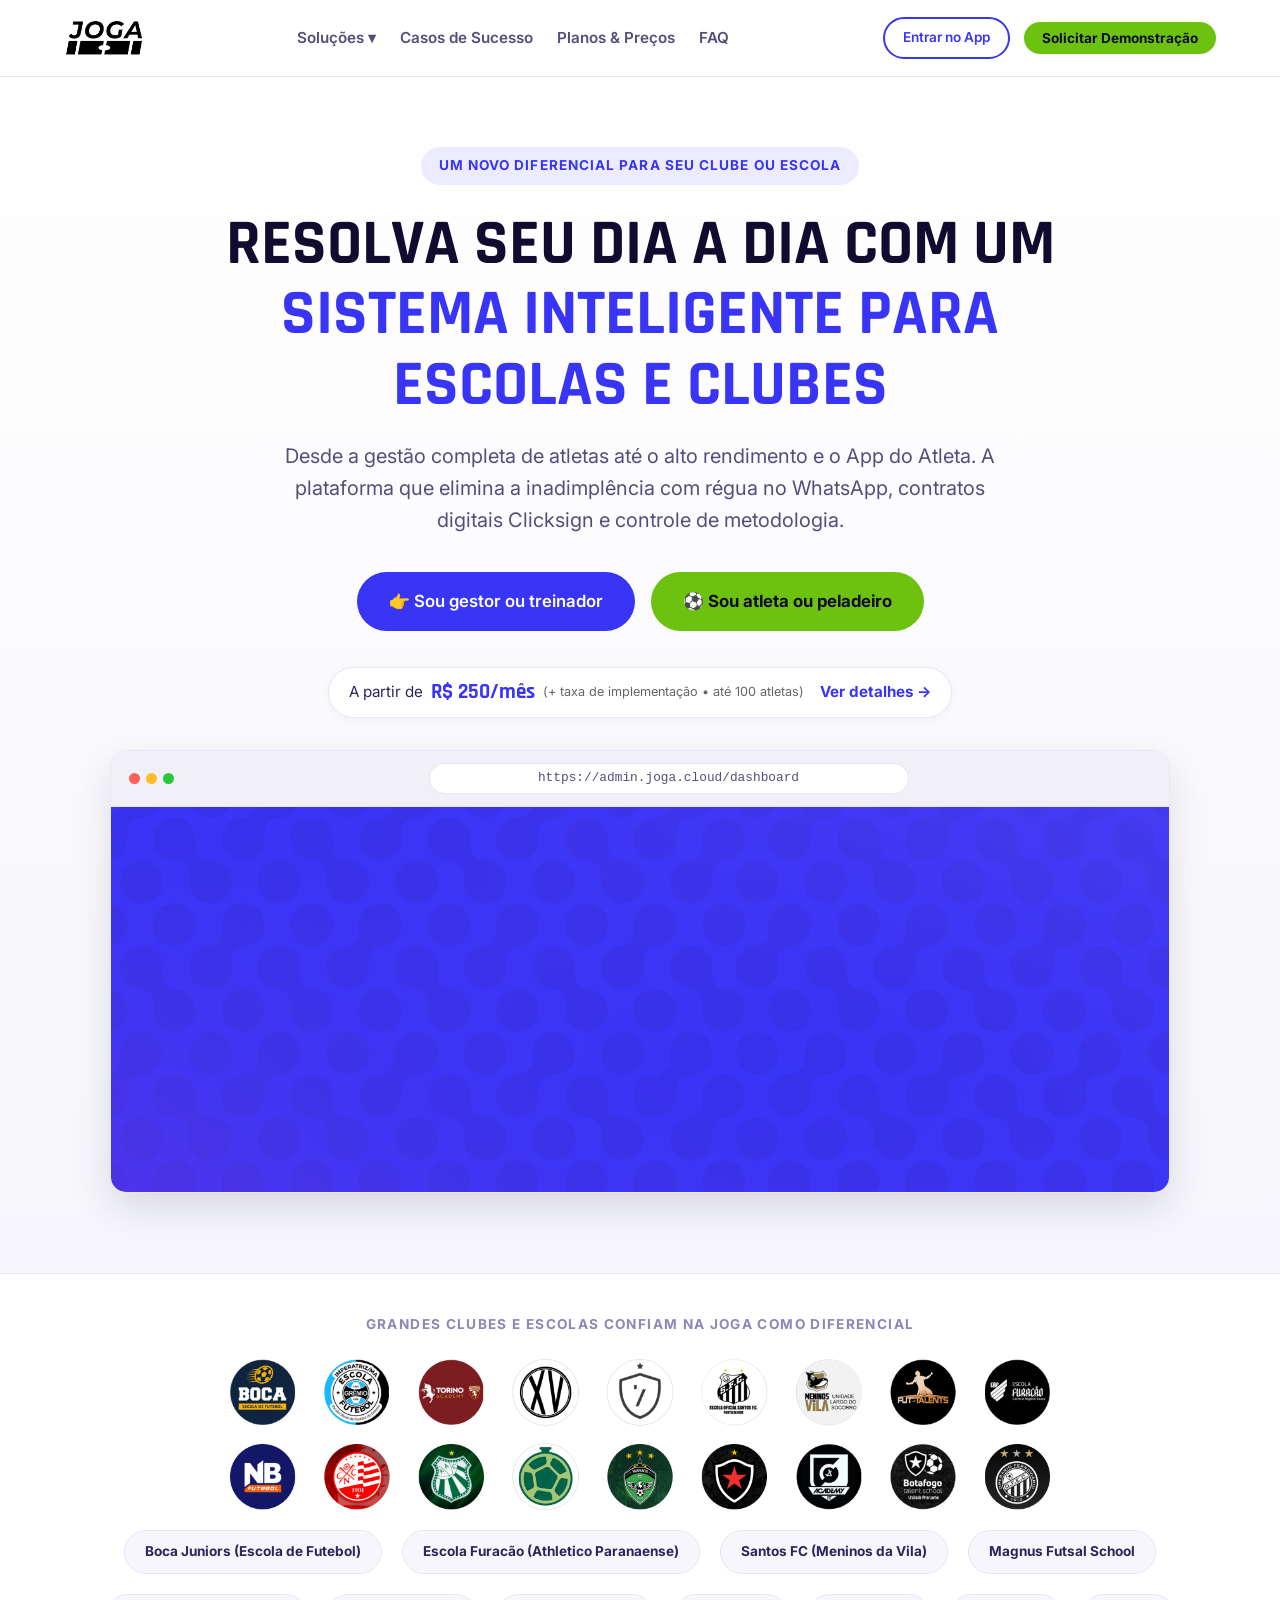
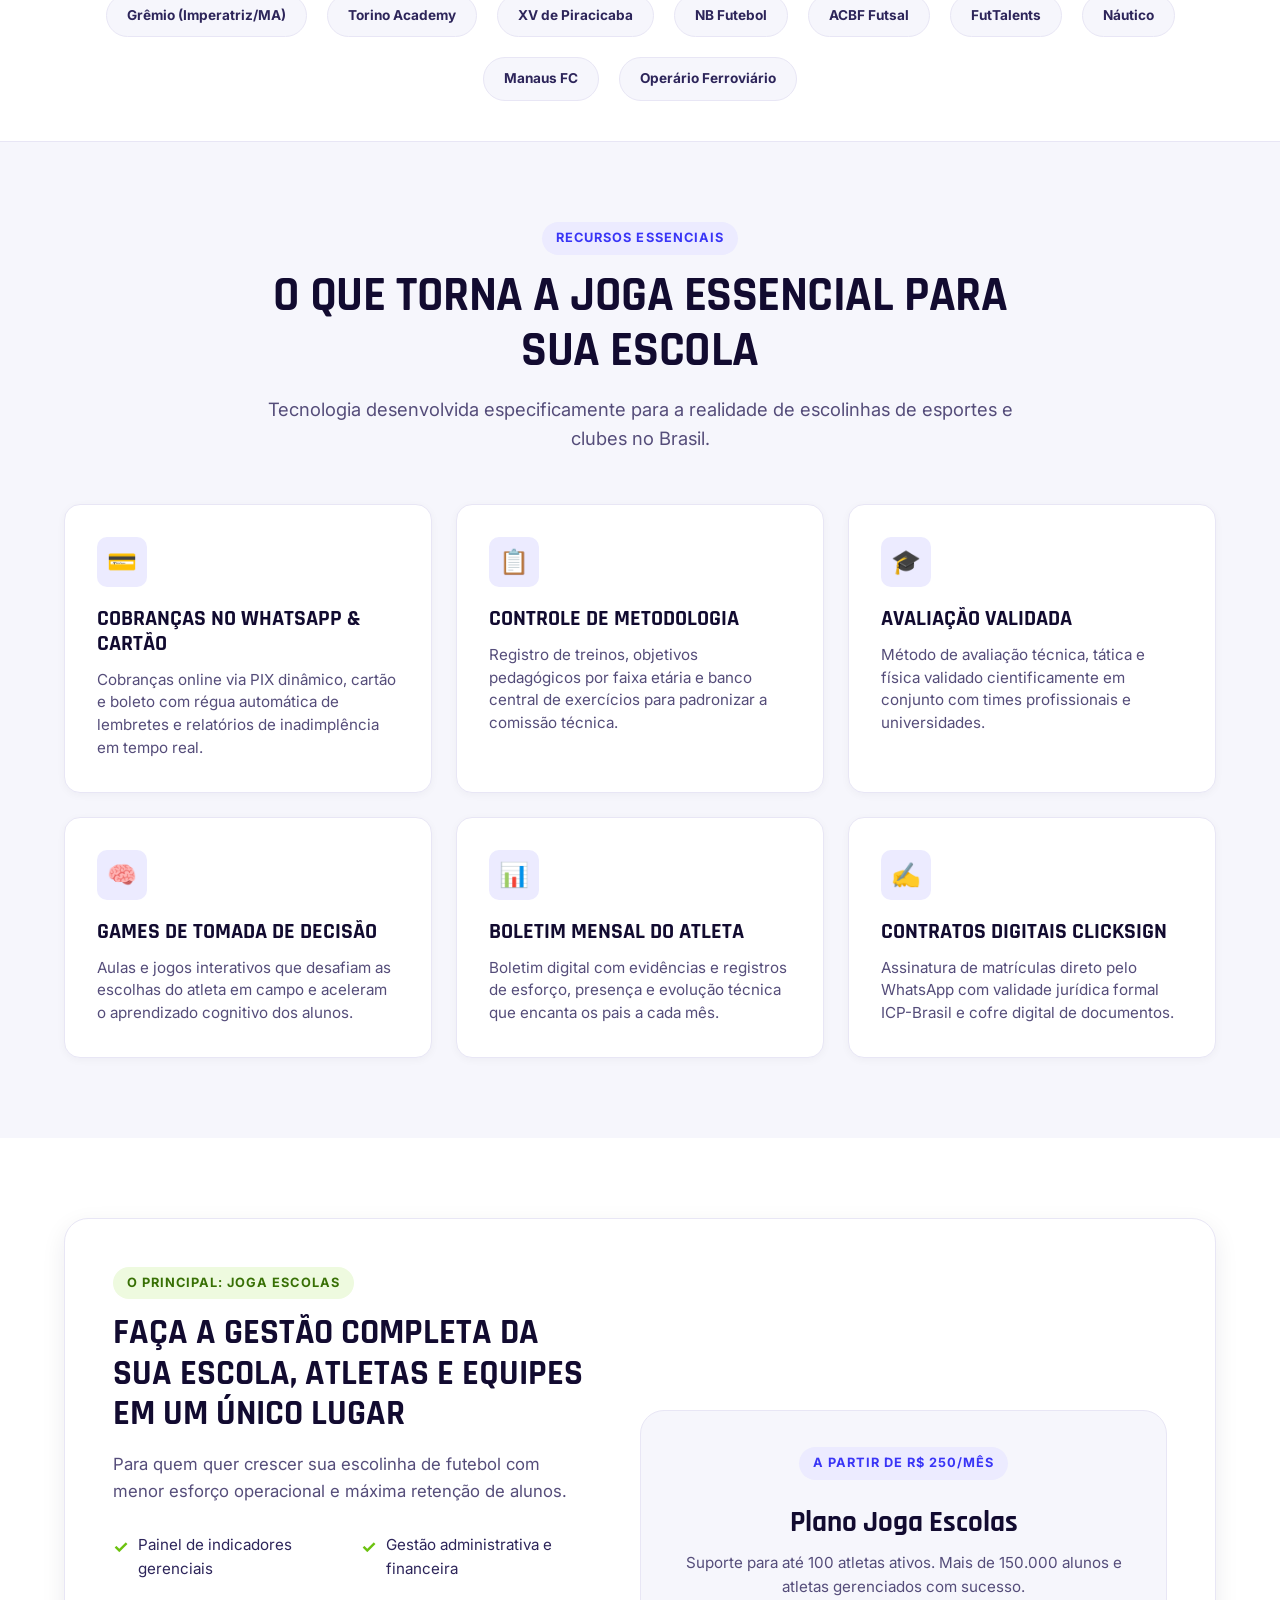
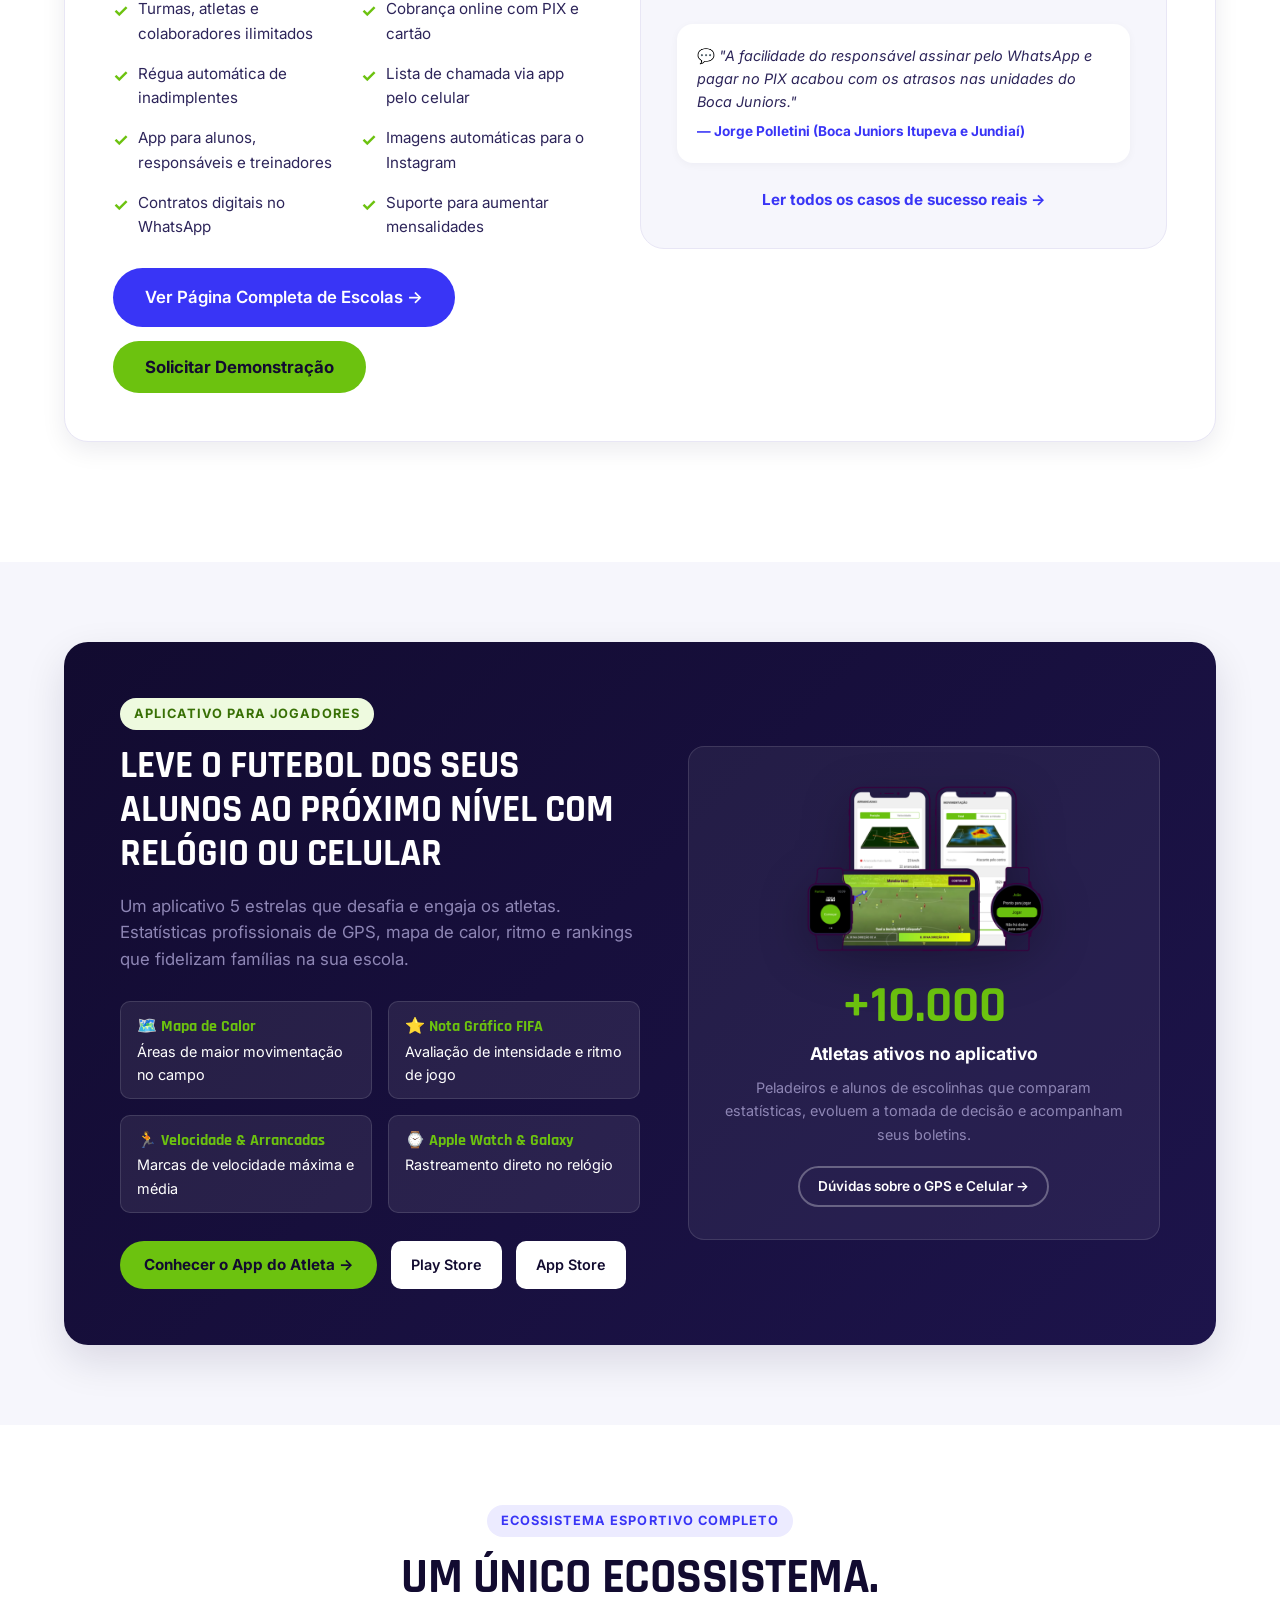
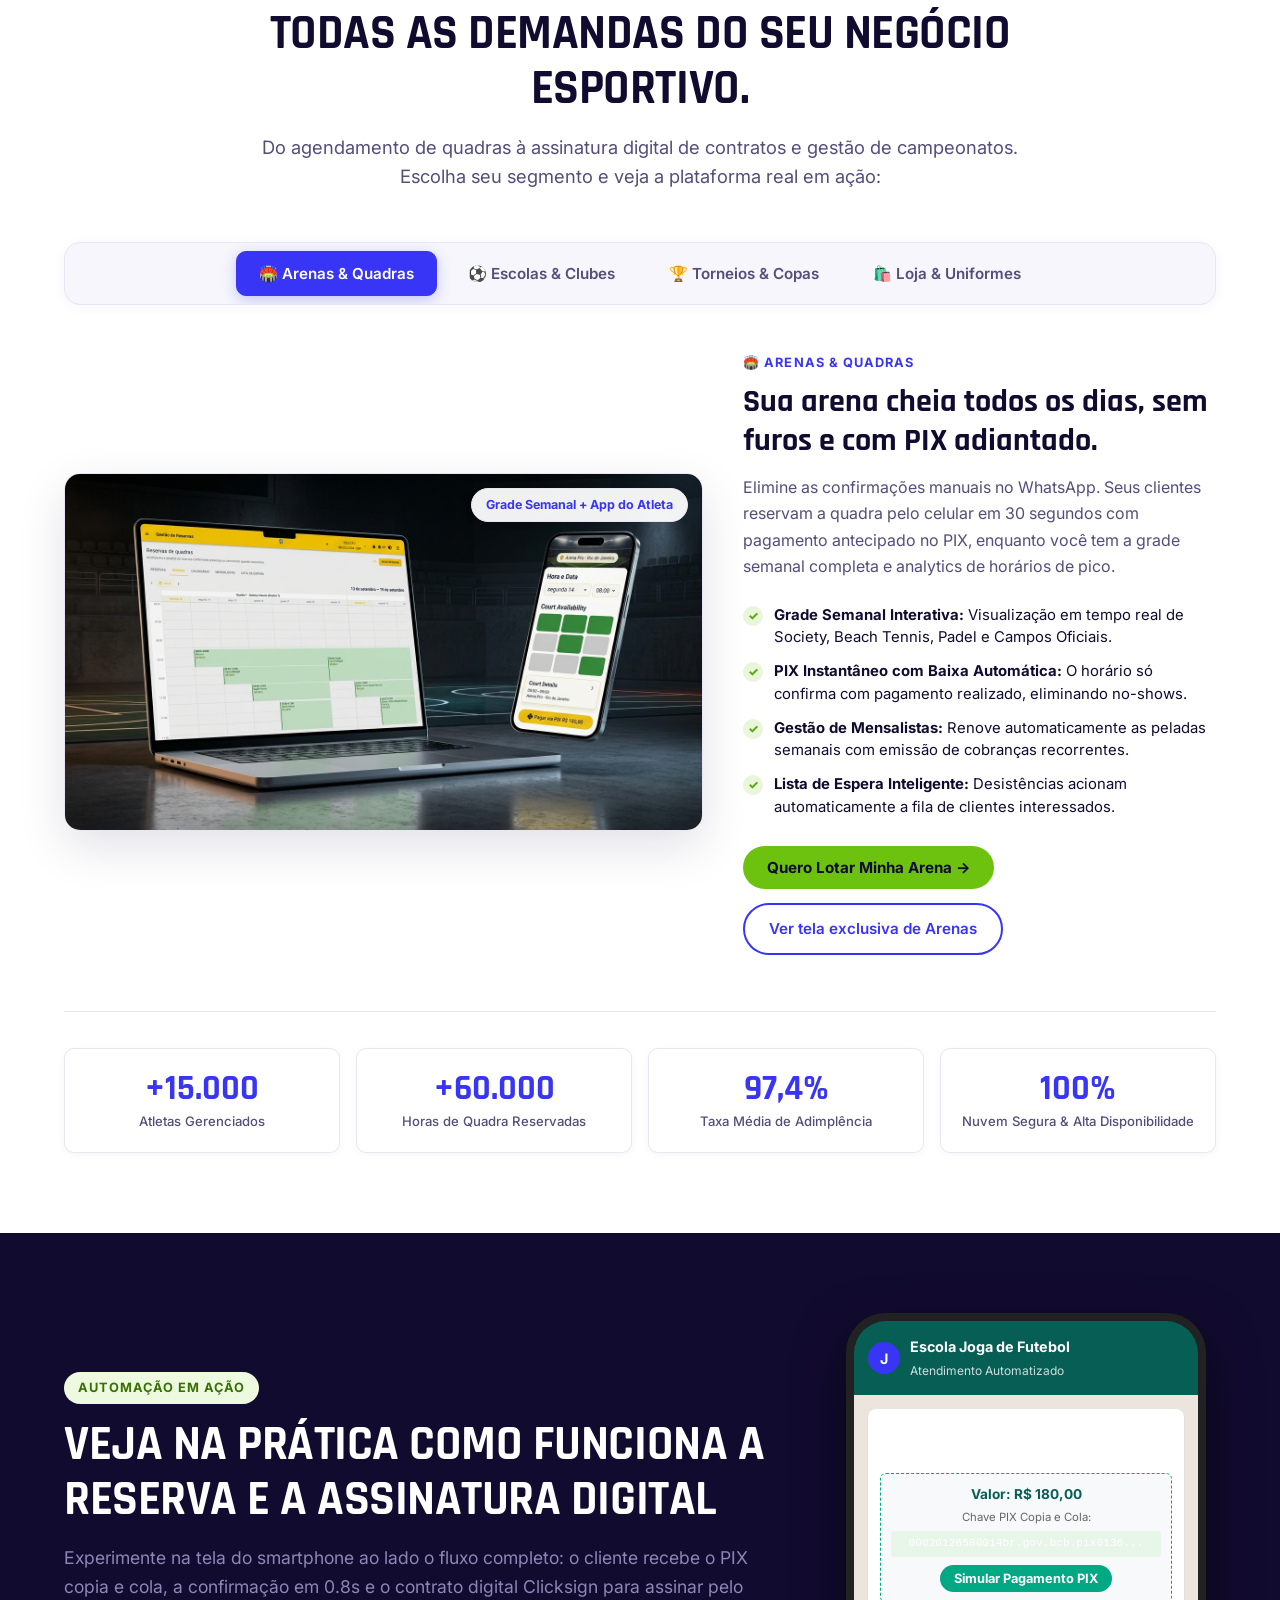
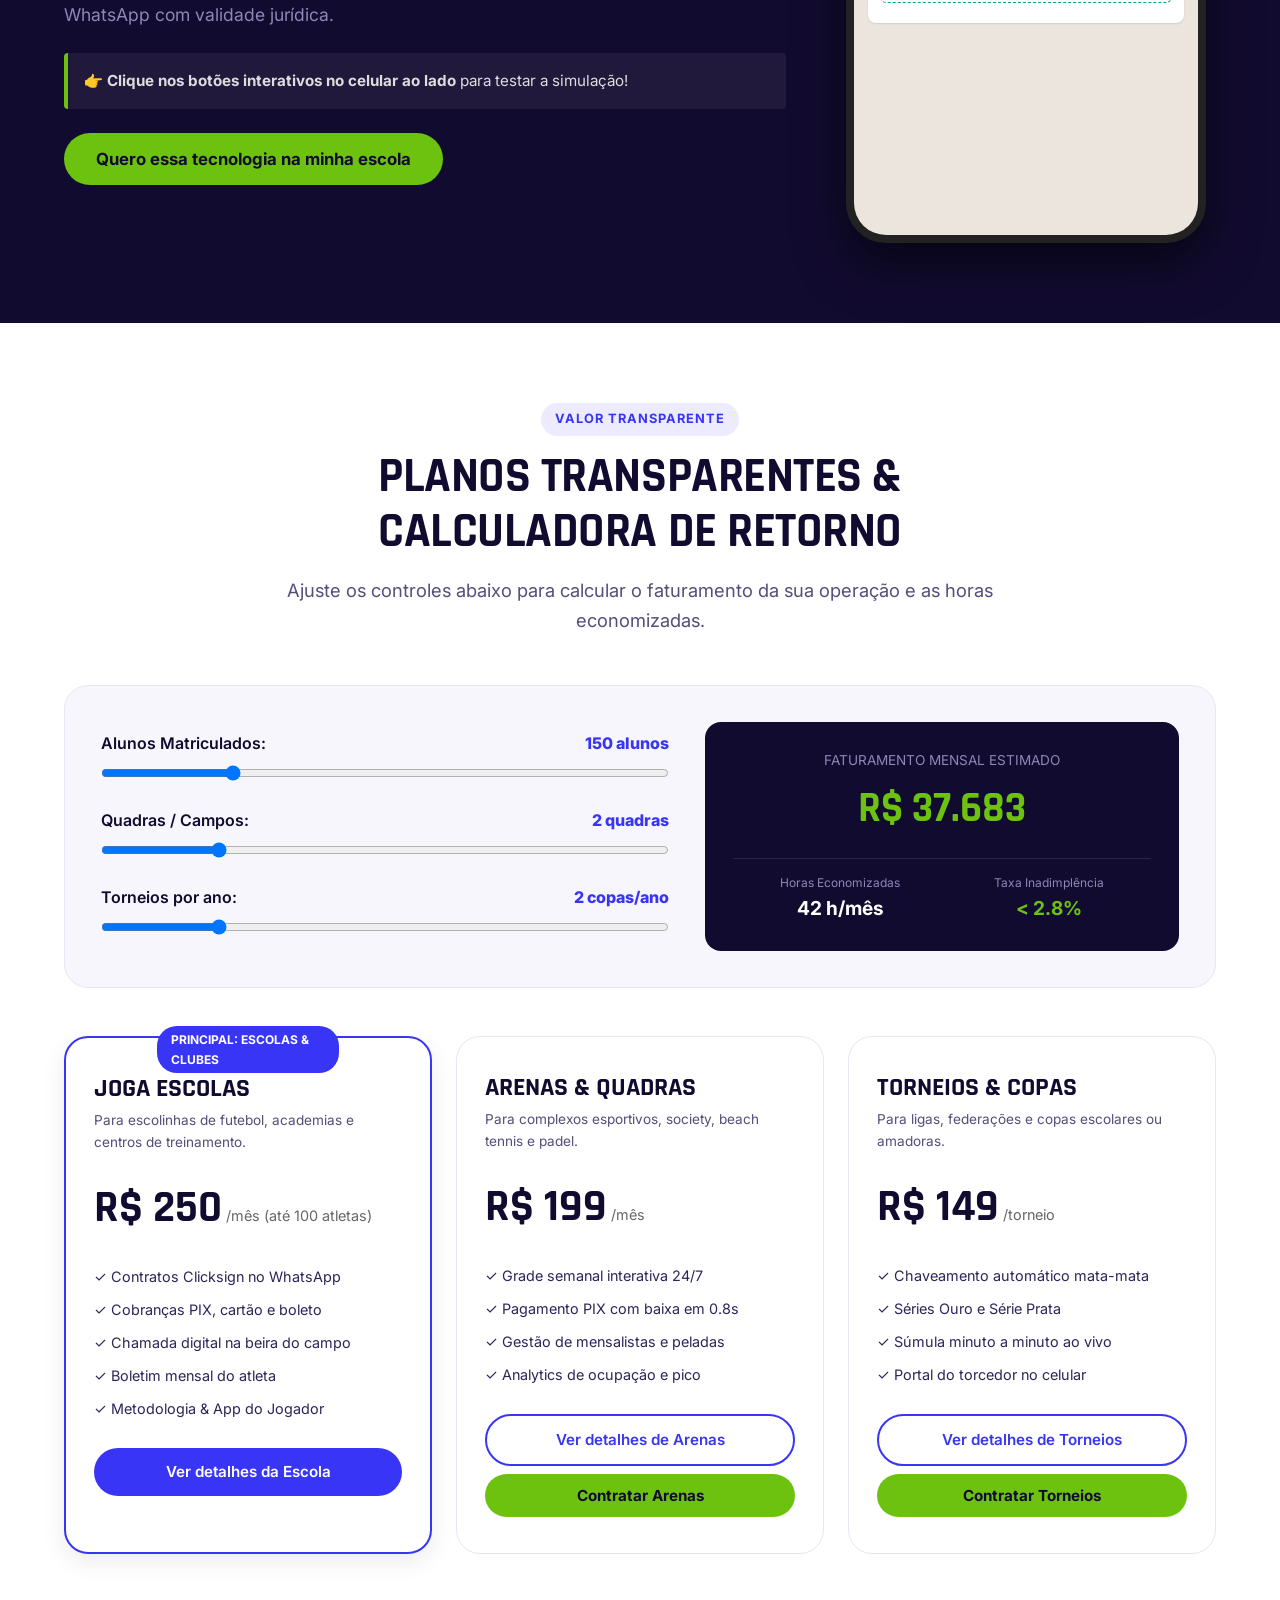
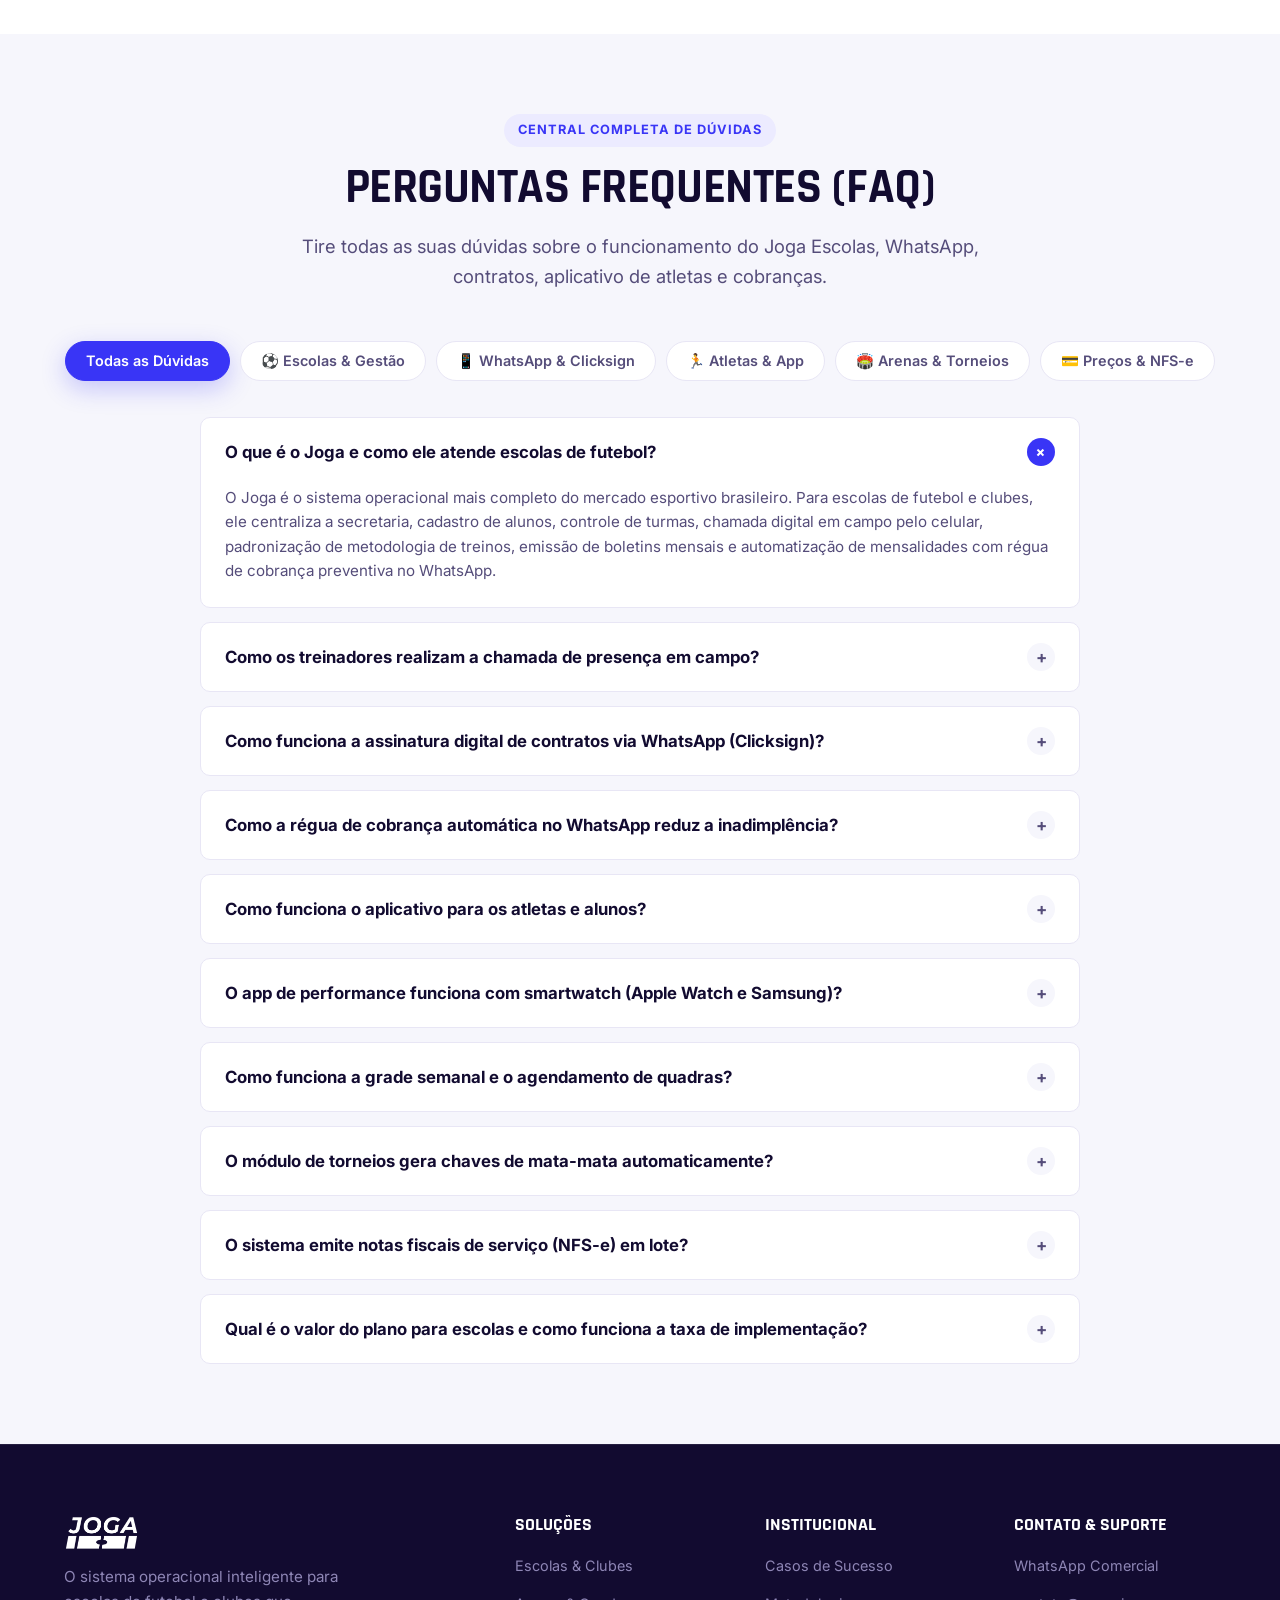
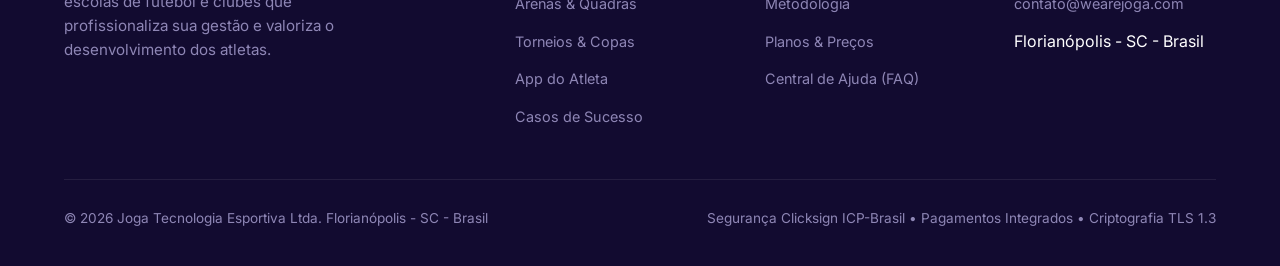
==== commit f1581356: "feat: incorporate real platform screenshots, multi-device mockups and interactive ecosystem tabs" ====
--- a/index.html
+++ b/index.html
@@ -152,7 +152,7 @@
           </div>
           <div class="mockup-browser-url">https://admin.joga.cloud/dashboard</div>
         </div>
-        <img src="https://static.wixstatic.com/media/4e210c_4a8b641afdf14244a541fb6bb1c16c18~mv2.png" alt="Painel de Gestão Joga para Escolas e Clubes" class="mockup-screen-img" loading="lazy">
+        <img src="assets/dashboard-gestao.png" alt="Painel de Gestão Joga para Escolas e Clubes" class="mockup-screen-img" loading="lazy">
       </div>
     </div>
   </section>
@@ -164,7 +164,7 @@
     <div class="container">
       <div class="brands-strip-title">Grandes clubes e escolas confiam na Joga como diferencial</div>
       <div style="max-width: 900px; margin: 0 auto 20px; text-align: center;">
-        <img src="https://static.wixstatic.com/media/4e210c_cfc123186dc24a678776dfe04a51dc88~mv2.png" alt="Clubes e parceiros homologados Joga" style="width: 100%; max-width: 820px; height: auto; display: block; margin: 0 auto 16px;" loading="lazy">
+        <img src="assets/clubes-parceiros.png" alt="Clubes e parceiros homologados Joga" style="width: 100%; max-width: 820px; height: auto; display: block; margin: 0 auto 16px;" loading="lazy">
       </div>
       <div class="brands-logos-grid">
         <span class="brand-pill">Boca Juniors (Escola de Futebol)</span>
@@ -333,7 +333,7 @@
         </div>
 
         <div style="background: rgba(255,255,255,0.06); border: 1px solid rgba(255,255,255,0.12); border-radius: var(--radius-lg); padding: 32px; text-align: center;">
-          <img src="https://static.wixstatic.com/media/4e210c_47dac6f2a3d34541ad06a2def93c591a~mv2.png" alt="App Joga no Celular" style="width: 100%; max-width: 240px; height: auto; margin-bottom: 16px; filter: drop-shadow(0 12px 24px rgba(0,0,0,0.3));" loading="lazy">
+          <img src="assets/app-celular-mapa-calor.png" alt="App Joga no Celular" style="width: 100%; max-width: 240px; height: auto; margin-bottom: 16px; filter: drop-shadow(0 12px 24px rgba(0,0,0,0.3));" loading="lazy">
           <div style="font-family: var(--font-heading); font-size: 3.2rem; color: var(--joga-lime); font-weight: 800; line-height: 1;">+10.000</div>
           <strong style="color: white; font-size: 1.1rem; display: block; margin: 8px 0;">Atletas ativos no aplicativo</strong>
           <p style="color: var(--joga-gray-400); font-size: 0.9rem; margin-bottom: 20px;">
@@ -346,39 +346,189 @@
   </section>
 
   <!-- ==========================================================================
-       EXPANDED ECOSYSTEM (ARENAS, TORNEIOS & LOJA DO BLUEPRINT)
+       EXPANDED ECOSYSTEM (INTERACTIVE PLATFORM TABS WITH REAL PRINTS & MOCKUPS)
        ========================================================================== -->
   <section class="section section-bg-white" id="ecossistema-expandido">
     <div class="container">
       <div class="section-header">
-        <span class="section-badge badge-blue">EXPANSÃO DO SEU NEGÓCIO ESPORTIVO</span>
-        <h2 class="section-title">Sua escola tem quadras, copas ou loja de uniformes?</h2>
-        <p class="section-subtitle">O Joga conecta tudo no mesmo sistema: aluguel de quadras, organização de campeonatos e e-commerce de materiais esportivos.</p>
-      </div>
-
-      <div class="pillars-six-grid">
-        <!-- Arenas -->
-        <div class="pillar-six-card" id="ecossistema-arenas">
-          <div class="pillar-six-icon">🏟️</div>
-          <h4>Arenas & Locação de Quadras</h4>
-          <p>Grade semanal interativa 24/7 com pagamento antecipado via PIX dinâmico, bloqueio automático e gestão de peladas fixas/mensalistas.</p>
-          <a href="quadras.html" style="color: var(--joga-blue); font-weight: 700; font-size: 0.85rem; display: block; margin-top: 12px;">Ver tela exclusiva de Arenas →</a>
-        </div>
-
-        <!-- Torneios -->
-        <div class="pillar-six-card" id="ecossistema-torneios">
-          <div class="pillar-six-icon">🏆</div>
-          <h4>Torneios, Copas & Ligas</h4>
-          <p>Chaveamento automático mata-mata (Série Ouro e Prata), classificação com critérios de desempate e súmula digital minuto a minuto ao vivo.</p>
-          <a href="torneios.html" style="color: var(--joga-blue); font-weight: 700; font-size: 0.85rem; display: block; margin-top: 12px;">Ver tela exclusiva de Torneios →</a>
-        </div>
-
-        <!-- Loja -->
-        <div class="pillar-six-card" id="ecossistema-loja">
-          <div class="pillar-six-icon">🛍️</div>
-          <h4>Loja Oficial & E-commerce</h4>
-          <p>Vitrine pública personalizada para vender kits de uniforme com grade de tamanhos (P/M/G/Infantil), controle de estoque e checkout integrado.</p>
-          <a href="#pricing" style="color: var(--joga-blue); font-weight: 700; font-size: 0.85rem; display: block; margin-top: 12px;">Vender uniformes online →</a>
+        <span class="section-badge badge-blue">ECOSSISTEMA ESPORTIVO COMPLETO</span>
+        <h2 class="section-title">Um Único Ecossistema.<br>Todas as Demandas do Seu Negócio Esportivo.</h2>
+        <p class="section-subtitle">Do agendamento de quadras à assinatura digital de contratos e gestão de campeonatos. Escolha seu segmento e veja a plataforma real em ação:</p>
+      </div>
+
+      <!-- Navigation Tabs -->
+      <div class="platform-tabs-nav" role="tablist">
+        <button class="platform-tab-btn active" onclick="switchPlatformTab('arenas', this)">
+          🏟️ Arenas &amp; Quadras
+        </button>
+        <button class="platform-tab-btn" onclick="switchPlatformTab('escolas', this)">
+          ⚽ Escolas &amp; Clubes
+        </button>
+        <button class="platform-tab-btn" onclick="switchPlatformTab('torneios', this)">
+          🏆 Torneios &amp; Copas
+        </button>
+        <button class="platform-tab-btn" onclick="switchPlatformTab('loja', this)">
+          🛍️ Loja &amp; Uniformes
+        </button>
+      </div>
+
+      <!-- TAB 1: ARENAS & QUADRAS -->
+      <div id="ptab-arenas" class="platform-tab-pane active">
+        <div class="platform-showcase-media">
+          <img src="assets/mockup-arenas.jpg" alt="Mockup Arenas e Quadras Joga" loading="lazy">
+          <span class="platform-media-badge">Grade Semanal + App do Atleta</span>
+        </div>
+        <div class="platform-showcase-info">
+          <span class="platform-tab-label">🏟️ Arenas &amp; Quadras</span>
+          <h3>Sua arena cheia todos os dias, sem furos e com PIX adiantado.</h3>
+          <p class="platform-lead-desc">Elimine as confirmações manuais no WhatsApp. Seus clientes reservam a quadra pelo celular em 30 segundos com pagamento antecipado no PIX, enquanto você tem a grade semanal completa e analytics de horários de pico.</p>
+          <ul class="platform-feature-bullets">
+            <li>
+              <span class="check-icon">✓</span>
+              <div><strong>Grade Semanal Interativa:</strong> Visualização em tempo real de Society, Beach Tennis, Padel e Campos Oficiais.</div>
+            </li>
+            <li>
+              <span class="check-icon">✓</span>
+              <div><strong>PIX Instantâneo com Baixa Automática:</strong> O horário só confirma com pagamento realizado, eliminando no-shows.</div>
+            </li>
+            <li>
+              <span class="check-icon">✓</span>
+              <div><strong>Gestão de Mensalistas:</strong> Renove automaticamente as peladas semanais com emissão de cobranças recorrentes.</div>
+            </li>
+            <li>
+              <span class="check-icon">✓</span>
+              <div><strong>Lista de Espera Inteligente:</strong> Desistências acionam automaticamente a fila de clientes interessados.</div>
+            </li>
+          </ul>
+          <div class="platform-cta-row">
+            <button class="btn btn-lime" data-open-lead-modal>Quero Lotar Minha Arena →</button>
+            <a href="quadras.html" class="btn btn-outline-blue">Ver tela exclusiva de Arenas</a>
+          </div>
+        </div>
+      </div>
+
+      <!-- TAB 2: ESCOLAS & CLUBES -->
+      <div id="ptab-escolas" class="platform-tab-pane">
+        <div class="platform-showcase-media">
+          <img src="assets/mockup-escolas.jpg" alt="Mockup Escolas e Contratos Digitais Joga" loading="lazy">
+          <span class="platform-media-badge">Contrato Digital + WhatsApp</span>
+        </div>
+        <div class="platform-showcase-info">
+          <span class="platform-tab-label">⚽ Escolas &amp; Clubes</span>
+          <h3>Contratos assinados no WhatsApp e inadimplência abaixo de 3%.</h3>
+          <p class="platform-lead-desc">Diga adeus à papelada física e cobrança desgastante. Dispare contratos com validade jurídica formal diretamente para o WhatsApp dos pais e automatize a régua de cobrança preventiva e por atraso.</p>
+          <ul class="platform-feature-bullets">
+            <li>
+              <span class="check-icon">✓</span>
+              <div><strong>Contratos Digitais via Clicksign:</strong> Envio imediato para o WhatsApp com assinatura eletrônica na tela do celular.</div>
+            </li>
+            <li>
+              <span class="check-icon">✓</span>
+              <div><strong>Régua de Cobrança Preventiva:</strong> Mensagens amigáveis antes do vencimento com QR Code e Chave PIX Copia e Cola.</div>
+            </li>
+            <li>
+              <span class="check-icon">✓</span>
+              <div><strong>Cobrança em Lote com Rastreamento:</strong> Notifique todos os atrasados em 1 clique e veja confirmação de leitura no WhatsApp.</div>
+            </li>
+            <li>
+              <span class="check-icon">✓</span>
+              <div><strong>Chamada Digital &amp; Metodologia:</strong> Frequência do aluno em 10 segundos na beira da quadra e biblioteca de treinos em vídeo.</div>
+            </li>
+          </ul>
+          <div class="platform-cta-row">
+            <button class="btn btn-lime" data-open-lead-modal>Modernizar Minha Escolinha →</button>
+            <a href="escolas.html" class="btn btn-outline-blue">Ver tela exclusiva de Escolas</a>
+          </div>
+        </div>
+      </div>
+
+      <!-- TAB 3: TORNEIOS & COPAS -->
+      <div id="ptab-torneios" class="platform-tab-pane">
+        <div class="platform-showcase-media">
+          <img src="assets/mockup-torneios.jpg" alt="Mockup Torneios e Campeonatos Joga" loading="lazy">
+          <span class="platform-media-badge">Chaveamento Mata-mata + Classificação</span>
+        </div>
+        <div class="platform-showcase-info">
+          <span class="platform-tab-label">🏆 Torneios &amp; Copas</span>
+          <h3>Campeonatos inesquecíveis. Do sorteio dos grupos à grande final.</h3>
+          <p class="platform-lead-desc">Chega de tabelas manuais e discussões de regulamento. Crie copas e ligas com chaveamento de mata-mata automático, critérios de desempate oficiais e acompanhamento de jogos ao vivo no celular.</p>
+          <ul class="platform-feature-bullets">
+            <li>
+              <span class="check-icon">✓</span>
+              <div><strong>Mata-mata Série Ouro e Prata:</strong> Gere árvores de chaveamento em 1 clique mantendo todos os times engajados.</div>
+            </li>
+            <li>
+              <span class="check-icon">✓</span>
+              <div><strong>Classificação com Desempate Automático:</strong> Pontos, saldo de gols, gols pró e vitórias calculados em tempo real.</div>
+            </li>
+            <li>
+              <span class="check-icon">✓</span>
+              <div><strong>Página Pública do Evento:</strong> Times, atletas e torcedores acompanham placares, artilharia e tabelas no celular.</div>
+            </li>
+            <li>
+              <span class="check-icon">✓</span>
+              <div><strong>Súmulas e Relatórios Oficiais:</strong> Impressão de súmulas prontas para a mesa de arbitragem e controle de cartões.</div>
+            </li>
+          </ul>
+          <div class="platform-cta-row">
+            <button class="btn btn-lime" data-open-lead-modal>Criar Meu Primeiro Torneio →</button>
+            <a href="torneios.html" class="btn btn-outline-blue">Ver tela exclusiva de Torneios</a>
+          </div>
+        </div>
+      </div>
+
+      <!-- TAB 4: LOJA & UNIFORMES -->
+      <div id="ptab-loja" class="platform-tab-pane">
+        <div class="platform-showcase-media">
+          <img src="assets/mockup-loja.jpg" alt="Mockup Loja Oficial e Uniformes Joga" loading="lazy">
+          <span class="platform-media-badge">Vitrine Oficial + Variações P/M/G</span>
+        </div>
+        <div class="platform-showcase-info">
+          <span class="platform-tab-label">🛍️ Loja &amp; Uniformes</span>
+          <h3>Venda kits de uniforme e produtos oficiais da sua instituição.</h3>
+          <p class="platform-lead-desc">Monetize a marca do seu clube, escola ou arena. Monte uma loja virtual integrada, controle estoque por tamanho e venda o kit de boas-vindas diretamente no ato da matrícula ou reserva.</p>
+          <ul class="platform-feature-bullets">
+            <li>
+              <span class="check-icon">✓</span>
+              <div><strong>Vitrine Exclusiva da Sua Marca:</strong> Link personalizado para divulgar nas redes sociais e bio do Instagram.</div>
+            </li>
+            <li>
+              <span class="check-icon">✓</span>
+              <div><strong>Grade Completa de Variações:</strong> Controle por tamanhos (Infantil ao GG), modelos e cores.</div>
+            </li>
+            <li>
+              <span class="check-icon">✓</span>
+              <div><strong>Controle de Estoque em Tempo Real:</strong> Evite rupturas e saiba exatamente quando reabastecer com seu fornecedor.</div>
+            </li>
+            <li>
+              <span class="check-icon">✓</span>
+              <div><strong>Checkout Ágil:</strong> Pagamento integrado no PIX e cartão sem necessidade de maquininha física.</div>
+            </li>
+          </ul>
+          <div class="platform-cta-row">
+            <button class="btn btn-lime" data-open-lead-modal>Ativar Minha Loja Esportiva →</button>
+            <a href="#pricing" class="btn btn-outline-blue">Ver Planos & Preços</a>
+          </div>
+        </div>
+      </div>
+
+      <!-- Metrics Bar -->
+      <div class="platform-metrics-bar">
+        <div class="platform-metric-item">
+          <div class="platform-metric-value">+15.000</div>
+          <div class="platform-metric-label">Atletas Gerenciados</div>
+        </div>
+        <div class="platform-metric-item">
+          <div class="platform-metric-value">+60.000</div>
+          <div class="platform-metric-label">Horas de Quadra Reservadas</div>
+        </div>
+        <div class="platform-metric-item">
+          <div class="platform-metric-value">97,4%</div>
+          <div class="platform-metric-label">Taxa Média de Adimplência</div>
+        </div>
+        <div class="platform-metric-item">
+          <div class="platform-metric-value">100%</div>
+          <div class="platform-metric-label">Nuvem Segura &amp; Alta Disponibilidade</div>
         </div>
       </div>
     </div>
--- a/styles.css
+++ b/styles.css
@@ -2571,3 +2571,217 @@
   }
 }
 
+/* ==========================================================================
+   INTERACTIVE PLATFORM TABS SHOWCASE (REAL PRINTS & MOCKUPS)
+   ========================================================================== */
+.platform-tabs-nav {
+  display: flex;
+  justify-content: center;
+  gap: 8px;
+  background: var(--joga-gray-100, #F3F4F6);
+  padding: 8px;
+  border-radius: var(--radius-lg, 16px);
+  border: 1px solid var(--border-color, rgba(18, 11, 48, 0.08));
+  margin-bottom: 36px;
+  overflow-x: auto;
+  box-shadow: 0 2px 12px rgba(57, 53, 246, 0.05);
+}
+
+.platform-tab-btn {
+  display: flex;
+  align-items: center;
+  gap: 8px;
+  padding: 12px 22px;
+  border: 1px solid transparent;
+  background: transparent;
+  color: var(--joga-gray-600, #5A6478);
+  font-size: 0.95rem;
+  font-weight: 600;
+  font-family: var(--font-body, 'Inter', sans-serif);
+  border-radius: var(--radius-md, 10px);
+  cursor: pointer;
+  transition: all 0.22s ease;
+  white-space: nowrap;
+}
+
+.platform-tab-btn:hover {
+  color: var(--joga-blue, #3935F6);
+  background: rgba(57, 53, 246, 0.06);
+}
+
+.platform-tab-btn.active {
+  background: var(--joga-blue, #3935F6);
+  color: #FFFFFF;
+  border-color: var(--joga-blue, #3935F6);
+  box-shadow: 0 4px 14px rgba(57, 53, 246, 0.25);
+}
+
+.platform-tab-pane {
+  display: none;
+  animation: platformFadeSlide 0.35s ease forwards;
+}
+
+.platform-tab-pane.active {
+  display: grid;
+  grid-template-columns: 1.15fr 0.85fr;
+  gap: 40px;
+  align-items: center;
+}
+
+@keyframes platformFadeSlide {
+  from { opacity: 0; transform: translateY(10px); }
+  to { opacity: 1; transform: translateY(0); }
+}
+
+.platform-showcase-media {
+  position: relative;
+  border-radius: var(--radius-lg, 16px);
+  overflow: hidden;
+  border: 1px solid var(--border-color, rgba(57, 53, 246, 0.12));
+  box-shadow: 0 16px 48px rgba(18, 11, 48, 0.12);
+  background: #F8FAFC;
+}
+
+.platform-showcase-media img {
+  width: 100%;
+  height: auto;
+  display: block;
+  transition: transform 0.4s ease;
+}
+
+.platform-showcase-media:hover img {
+  transform: scale(1.02);
+}
+
+.platform-media-badge {
+  position: absolute;
+  top: 14px;
+  right: 14px;
+  background: rgba(255, 255, 255, 0.94);
+  backdrop-filter: blur(8px);
+  padding: 6px 14px;
+  border-radius: 9999px;
+  border: 1px solid var(--border-color, rgba(57, 53, 246, 0.15));
+  font-size: 0.78rem;
+  font-weight: 700;
+  color: var(--joga-blue, #3935F6);
+  box-shadow: 0 2px 8px rgba(0,0,0,0.06);
+}
+
+.platform-showcase-info {
+  padding: 8px 0;
+}
+
+.platform-tab-label {
+  display: inline-block;
+  font-size: 0.8rem;
+  font-weight: 700;
+  letter-spacing: 0.08em;
+  text-transform: uppercase;
+  color: var(--joga-blue, #3935F6);
+  margin-bottom: 10px;
+}
+
+.platform-showcase-info h3 {
+  font-family: var(--font-heading, 'Rajdhani', sans-serif);
+  font-size: 2rem;
+  font-weight: 800;
+  line-height: 1.2;
+  margin-bottom: 14px;
+  color: var(--joga-navy, #120B30);
+}
+
+.platform-lead-desc {
+  font-size: 1rem;
+  color: var(--joga-gray-600, #5A6478);
+  line-height: 1.65;
+  margin-bottom: 24px;
+}
+
+.platform-feature-bullets {
+  list-style: none;
+  display: flex;
+  flex-direction: column;
+  gap: 12px;
+  margin-bottom: 28px;
+}
+
+.platform-feature-bullets li {
+  display: flex;
+  align-items: flex-start;
+  gap: 11px;
+  font-size: 0.93rem;
+  line-height: 1.5;
+  color: var(--joga-dark, #120B30);
+}
+
+.platform-feature-bullets li .check-icon {
+  flex-shrink: 0;
+  width: 20px;
+  height: 20px;
+  border-radius: 50%;
+  background: rgba(108, 194, 15, 0.15);
+  color: #5aa80c;
+  display: flex;
+  align-items: center;
+  justify-content: center;
+  font-size: 0.75rem;
+  font-weight: 800;
+  margin-top: 2px;
+}
+
+.platform-cta-row {
+  display: flex;
+  align-items: center;
+  gap: 14px;
+  flex-wrap: wrap;
+}
+
+.platform-metrics-bar {
+  display: grid;
+  grid-template-columns: repeat(4, 1fr);
+  gap: 16px;
+  margin-top: 48px;
+  border-top: 1px solid var(--border-color, rgba(57, 53, 246, 0.12));
+  padding-top: 36px;
+}
+
+.platform-metric-item {
+  text-align: center;
+  background: #FFFFFF;
+  border: 1px solid var(--border-color, rgba(57, 53, 246, 0.12));
+  border-radius: var(--radius-md, 10px);
+  padding: 22px 14px;
+  box-shadow: 0 2px 8px rgba(0, 0, 0, 0.04);
+}
+
+.platform-metric-value {
+  font-family: var(--font-heading, 'Rajdhani', sans-serif);
+  font-size: 2.2rem;
+  font-weight: 800;
+  color: var(--joga-blue, #3935F6);
+  line-height: 1;
+}
+
+.platform-metric-label {
+  font-size: 0.82rem;
+  color: var(--joga-gray-600, #5A6478);
+  margin-top: 6px;
+  line-height: 1.35;
+  font-weight: 500;
+}
+
+@media (max-width: 900px) {
+  .platform-tab-pane.active {
+    grid-template-columns: 1fr;
+  }
+  .platform-metrics-bar {
+    grid-template-columns: repeat(2, 1fr);
+    gap: 12px;
+  }
+  .platform-tabs-nav {
+    justify-content: flex-start;
+  }
+}
+
+
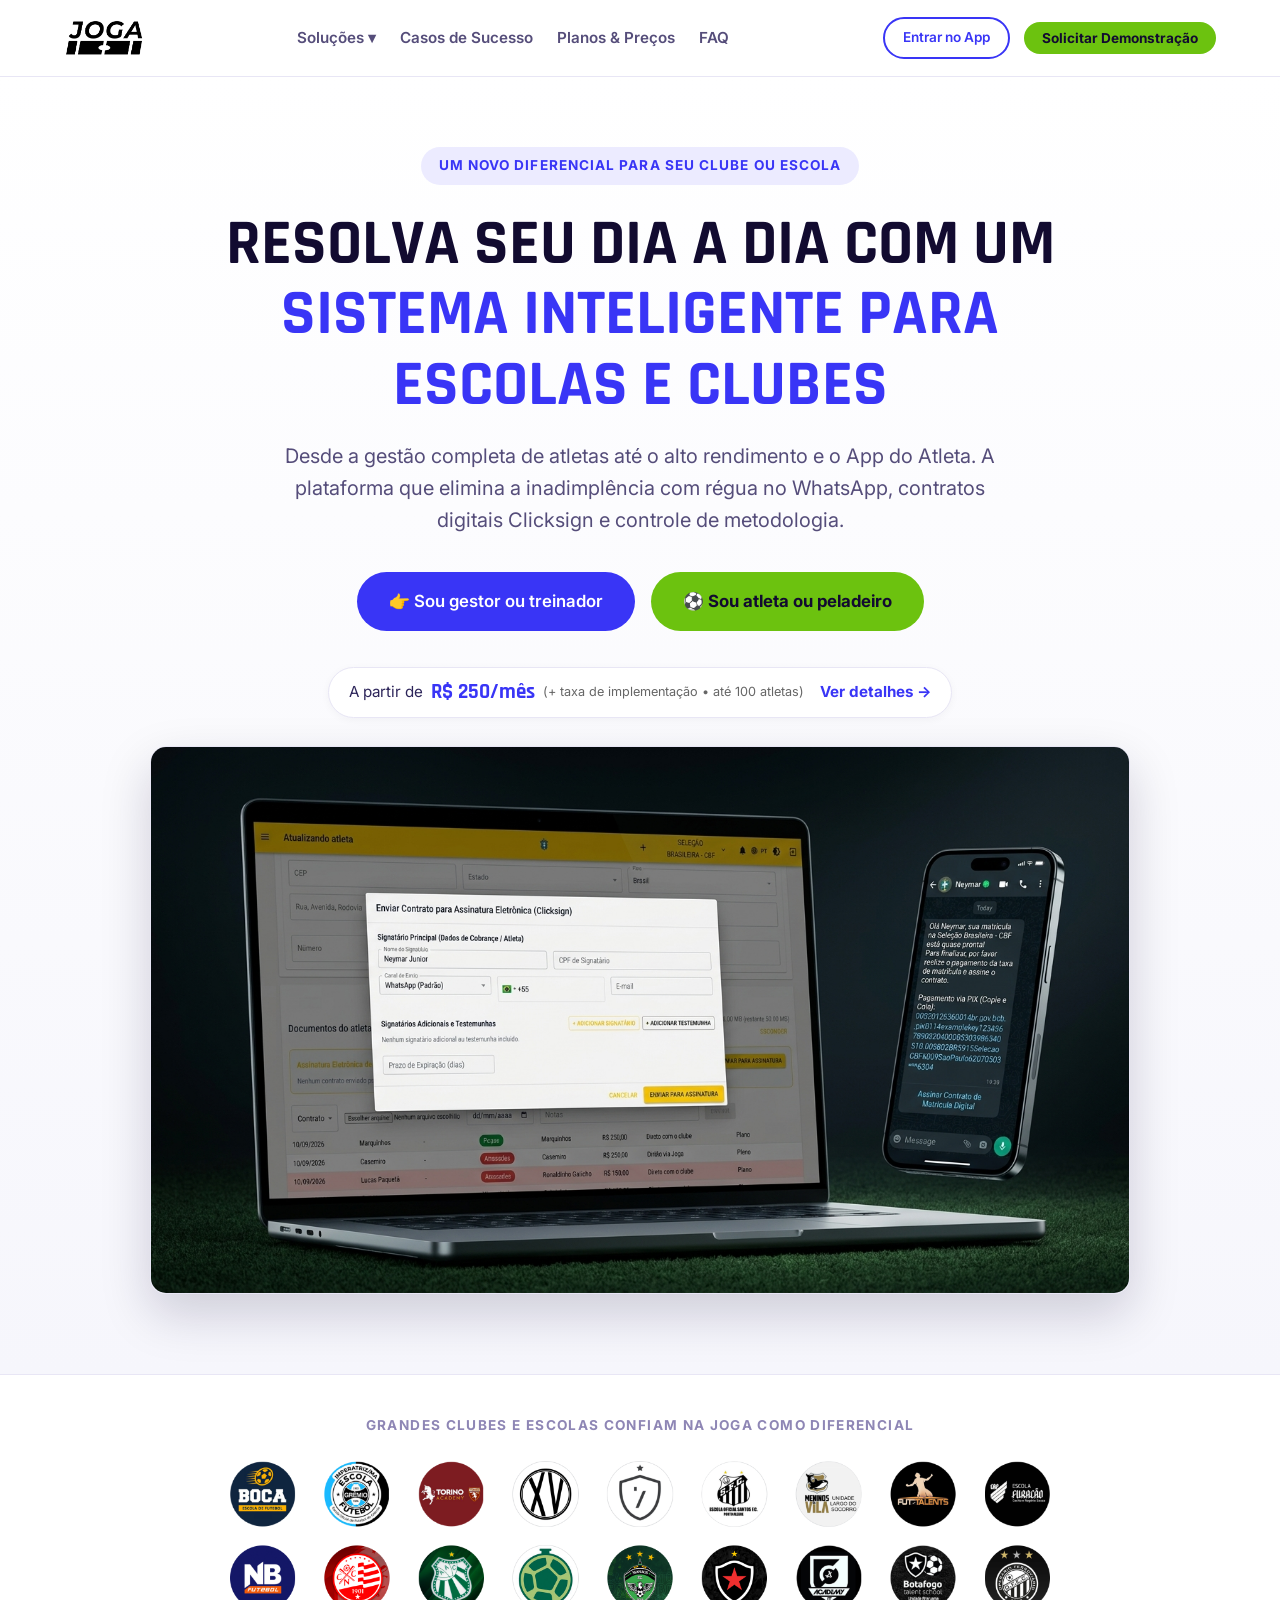
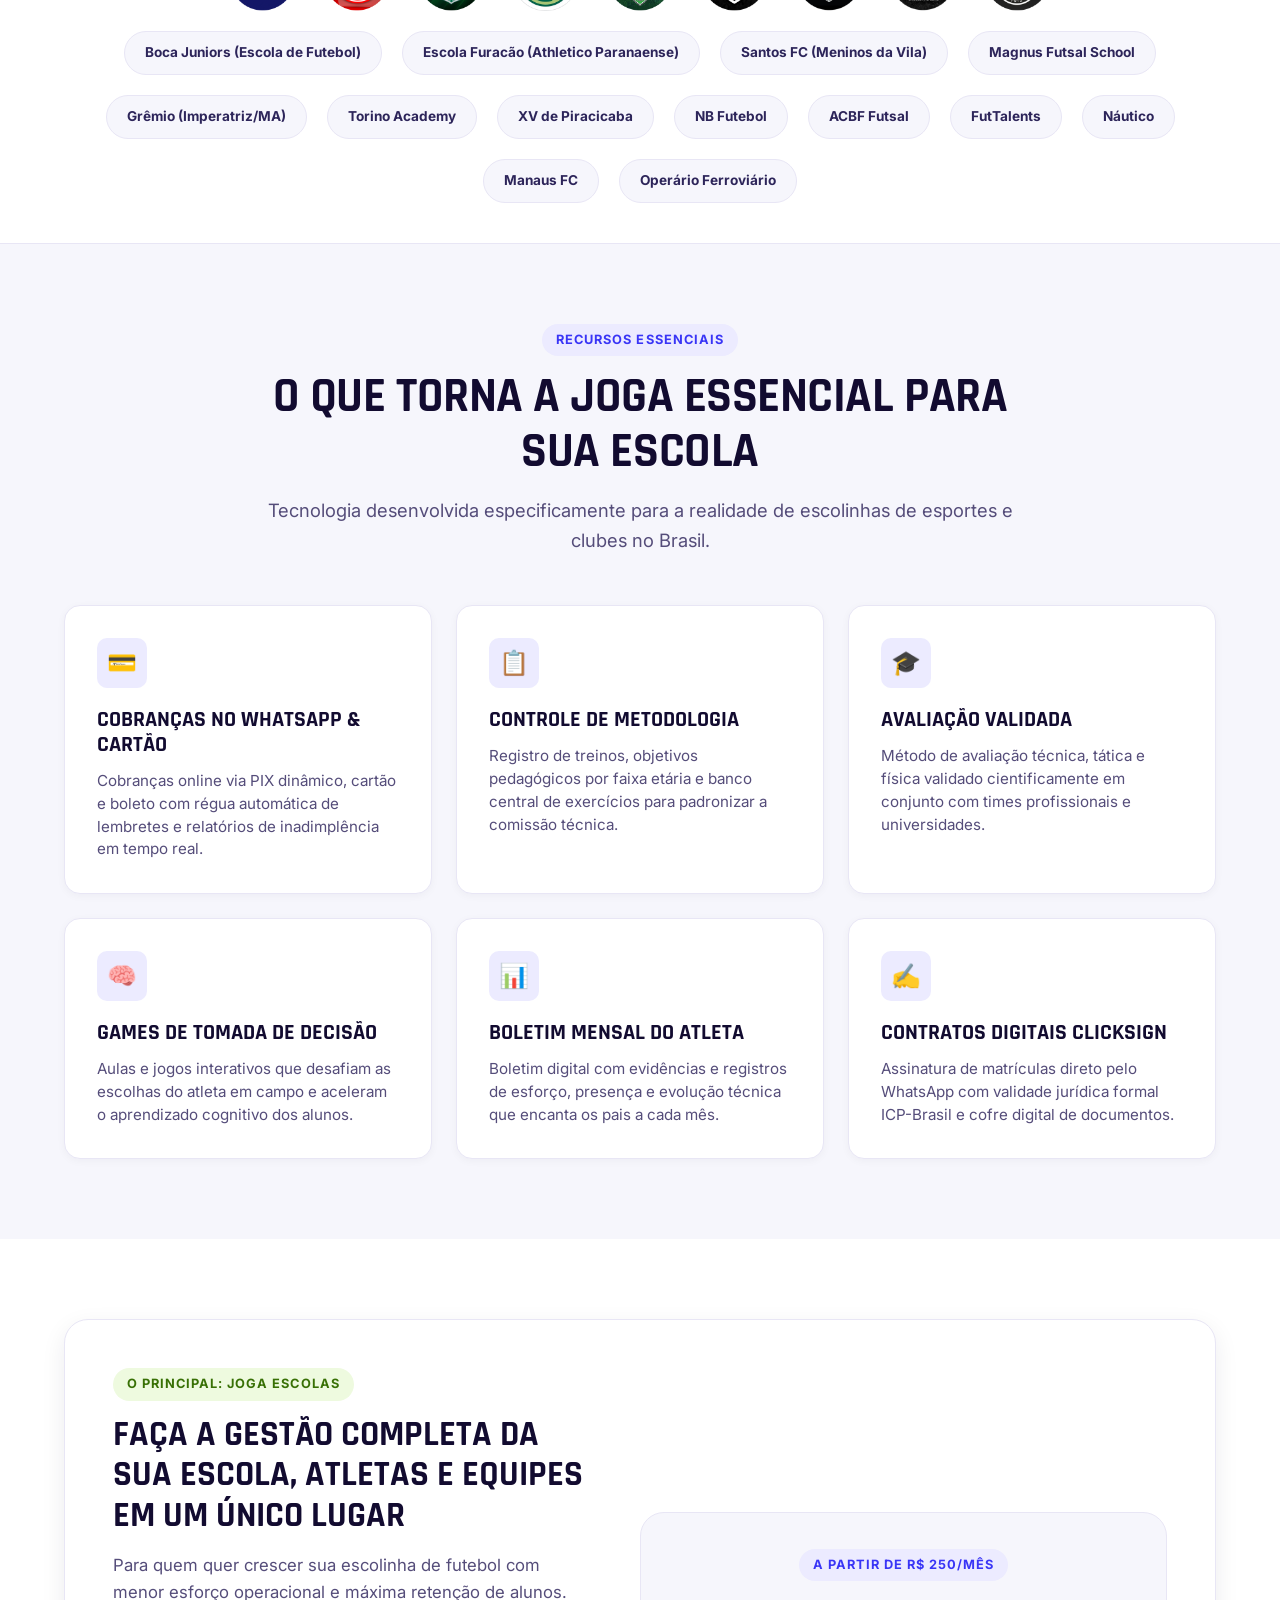
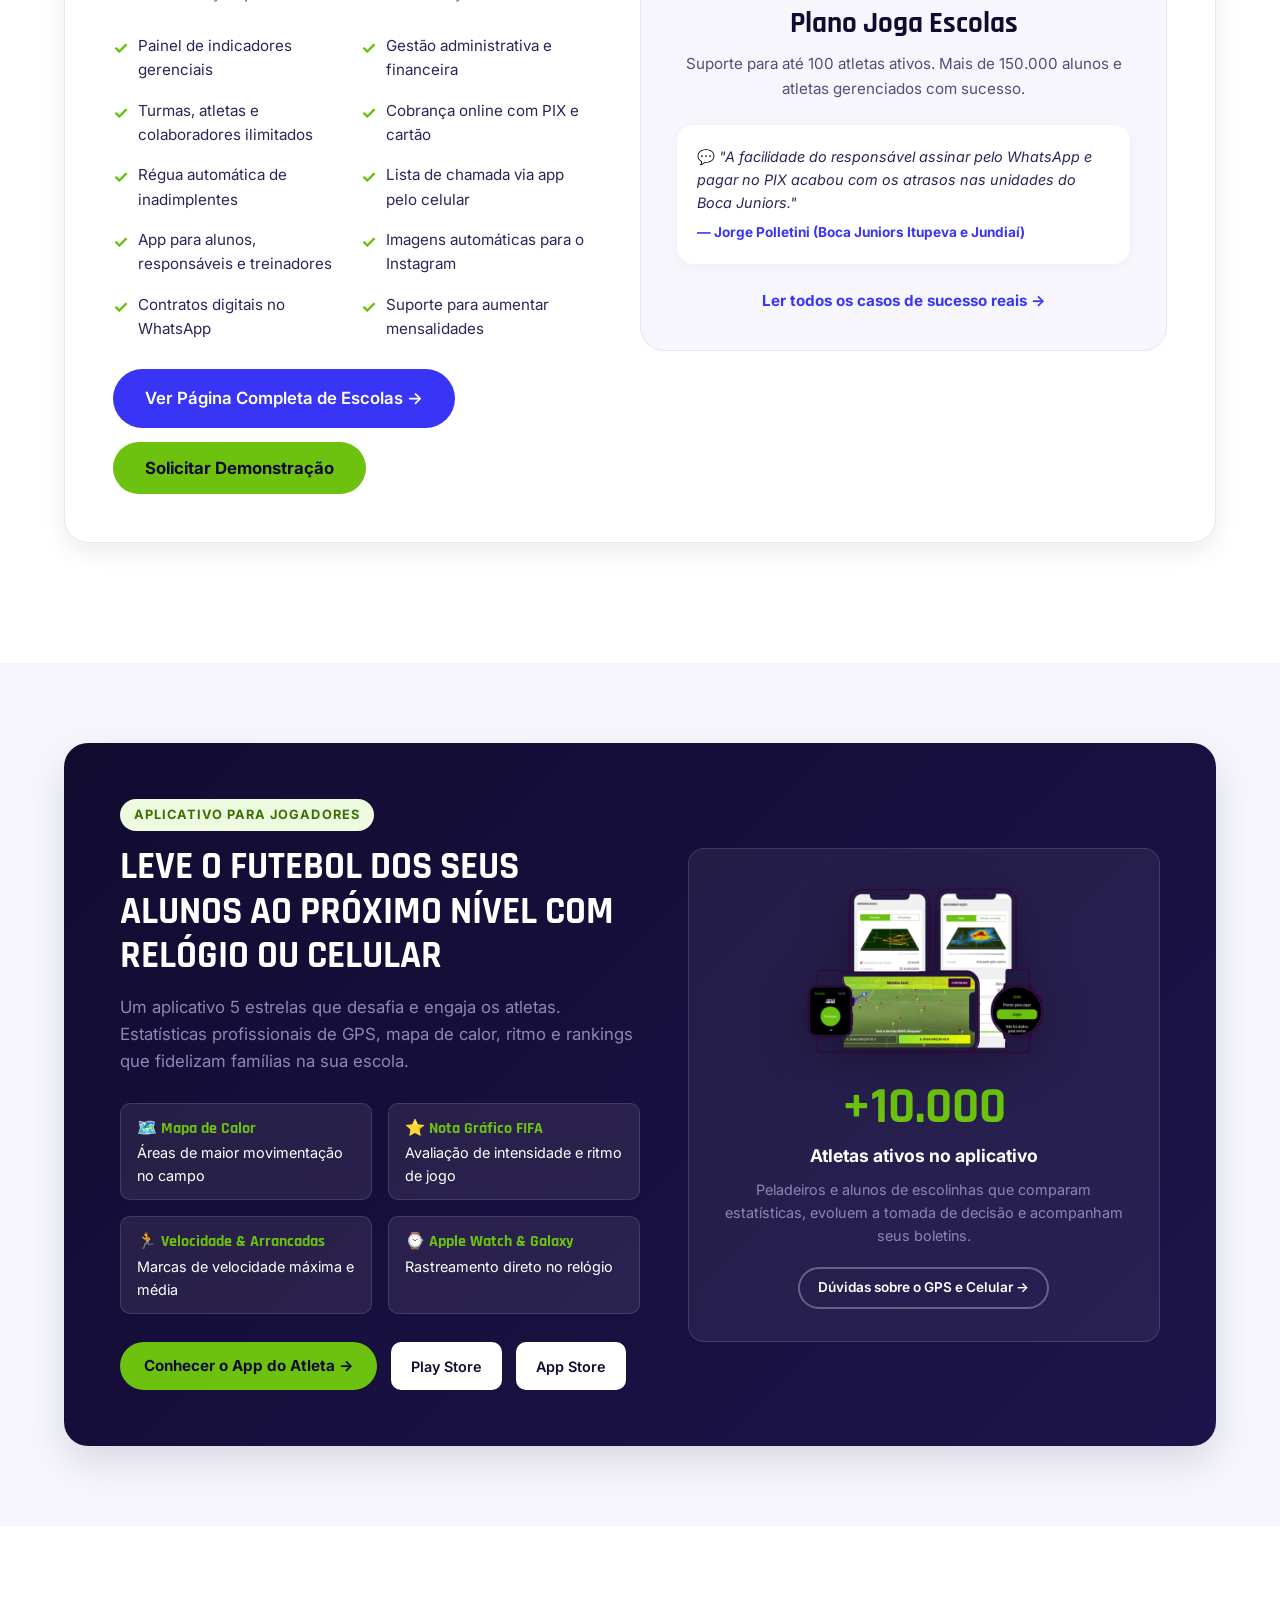
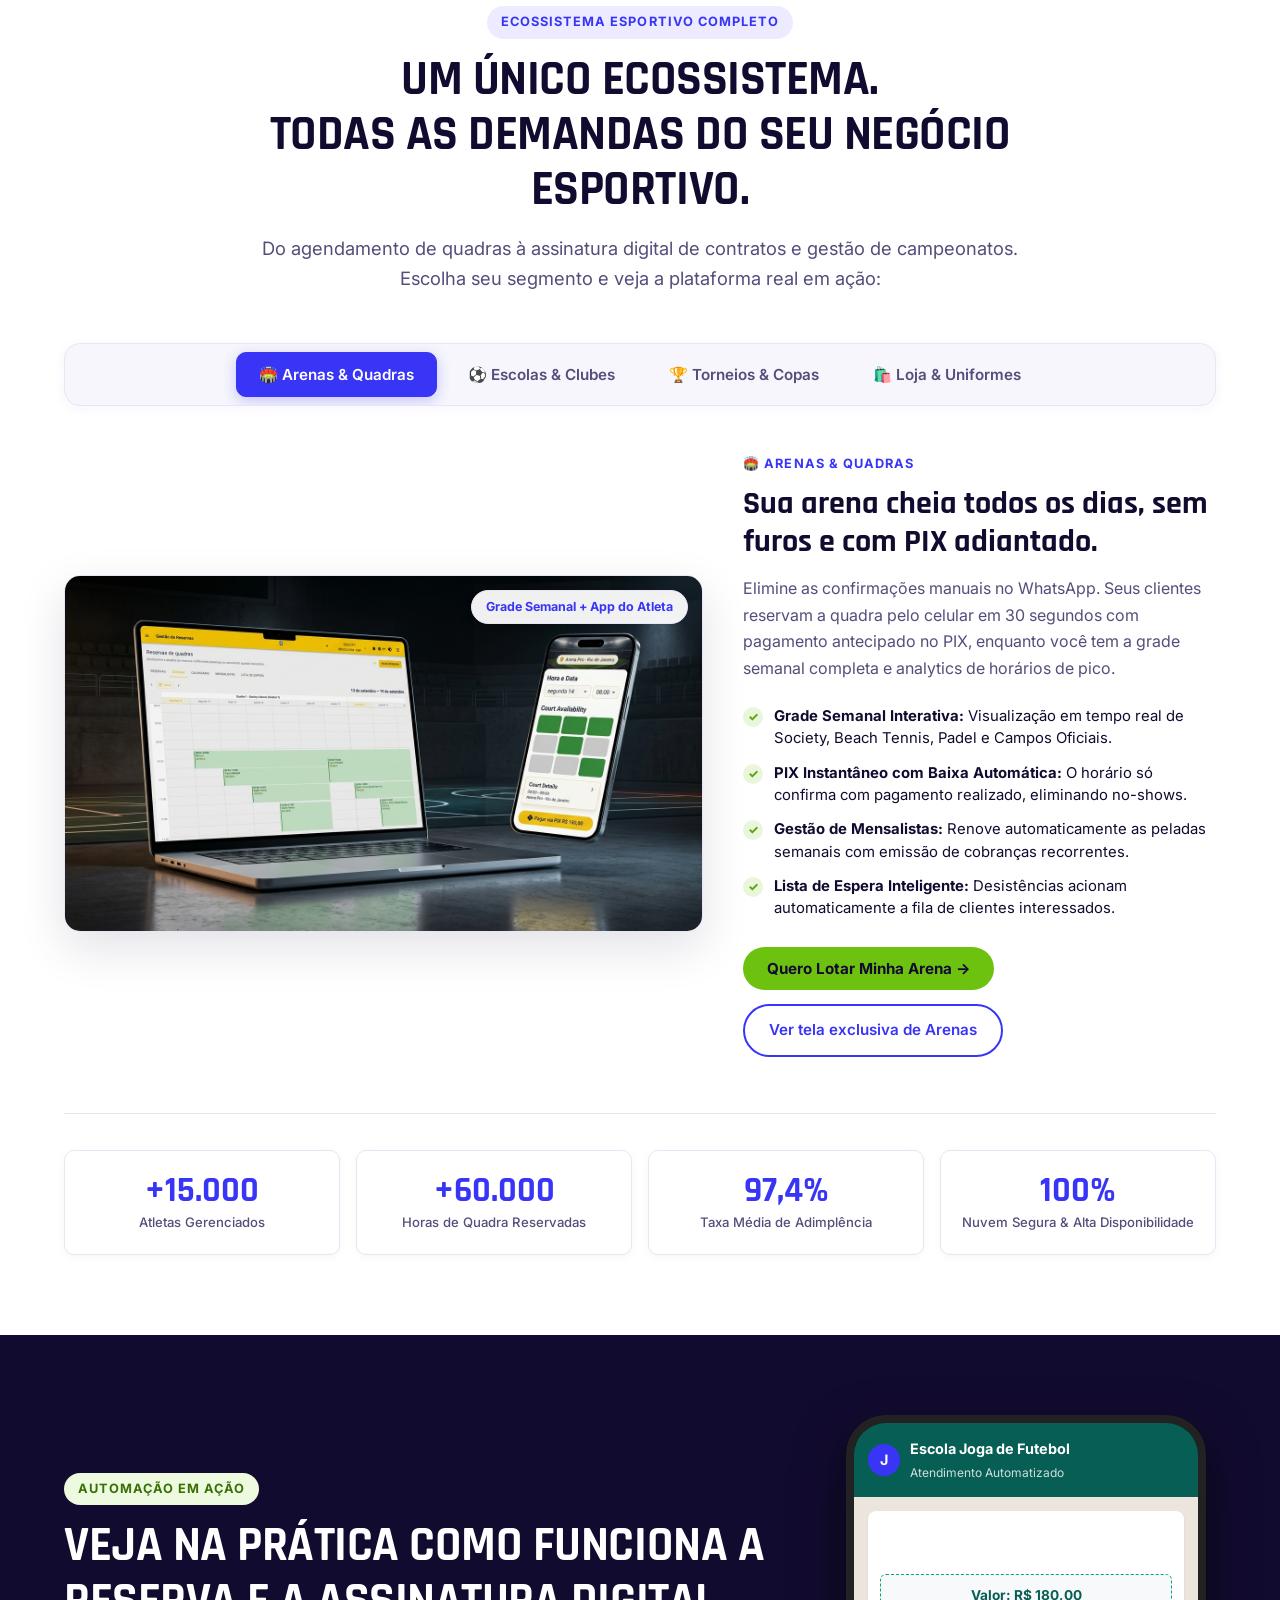
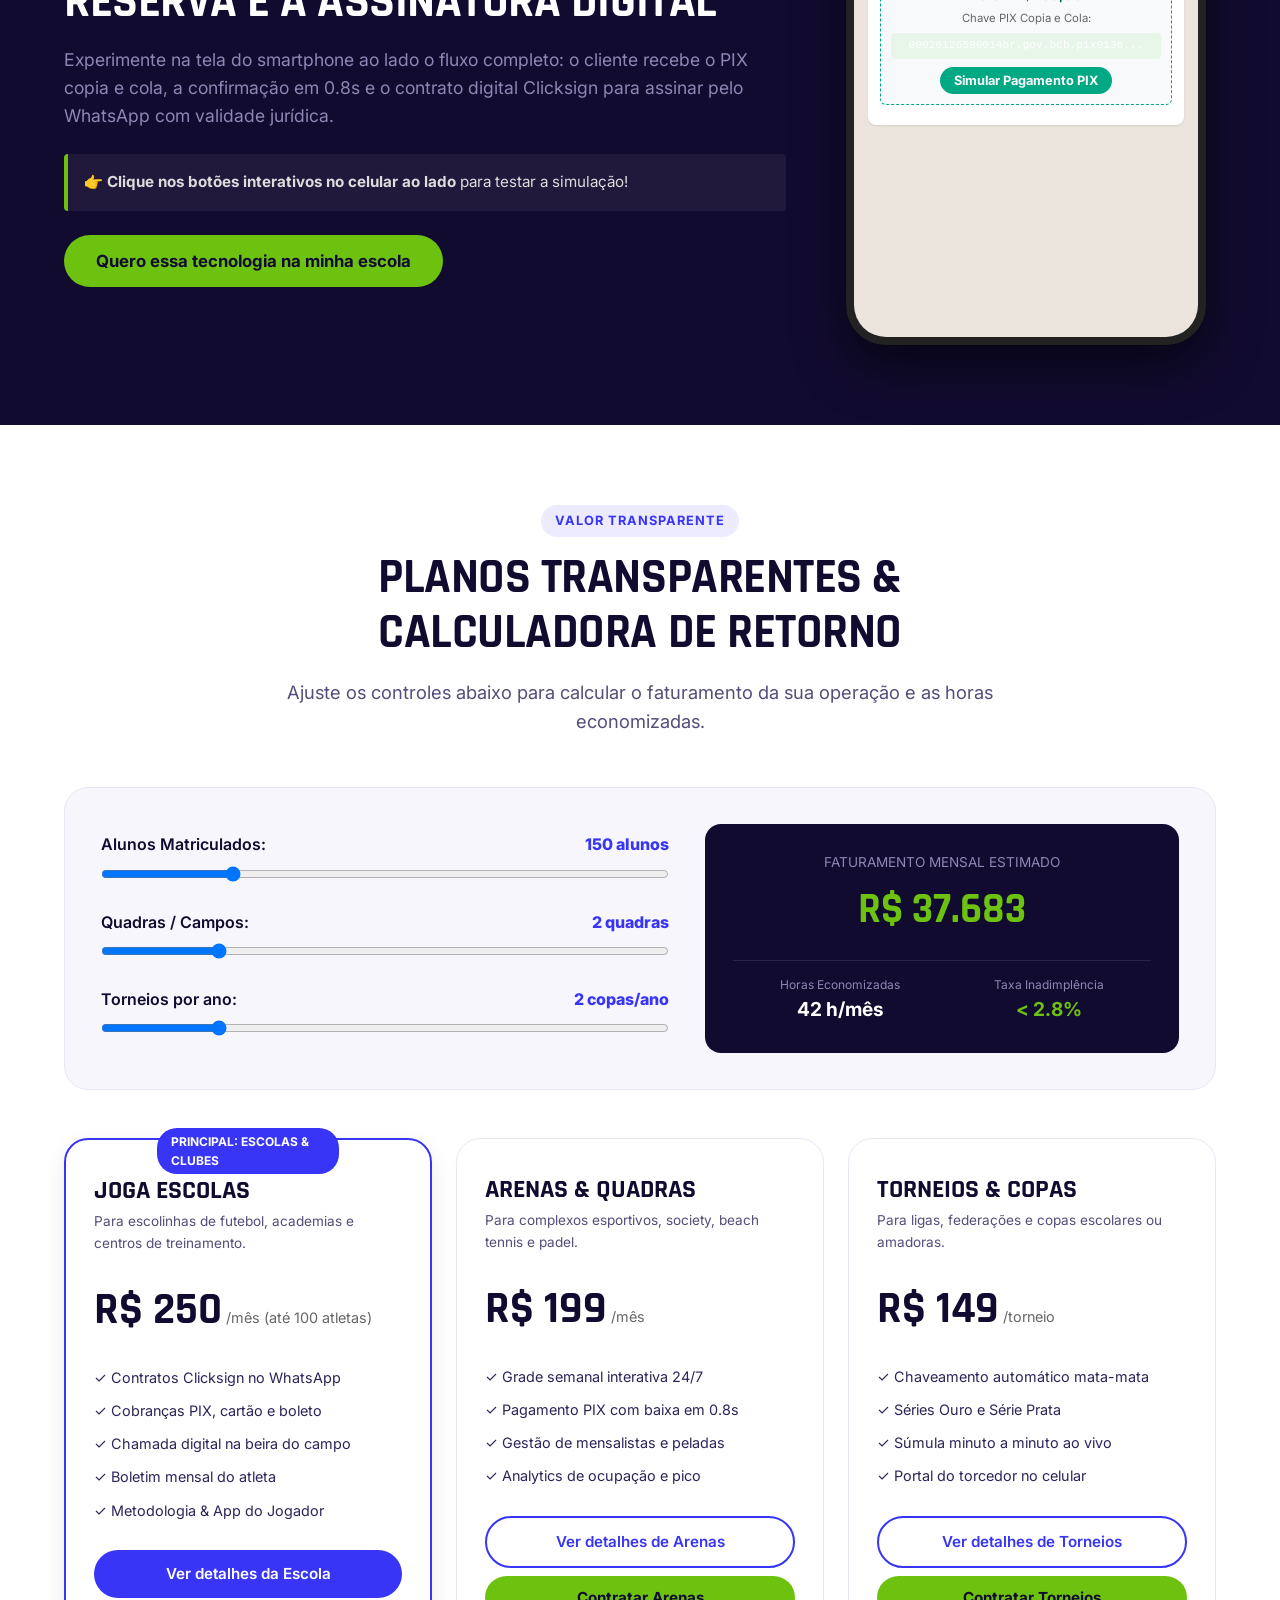
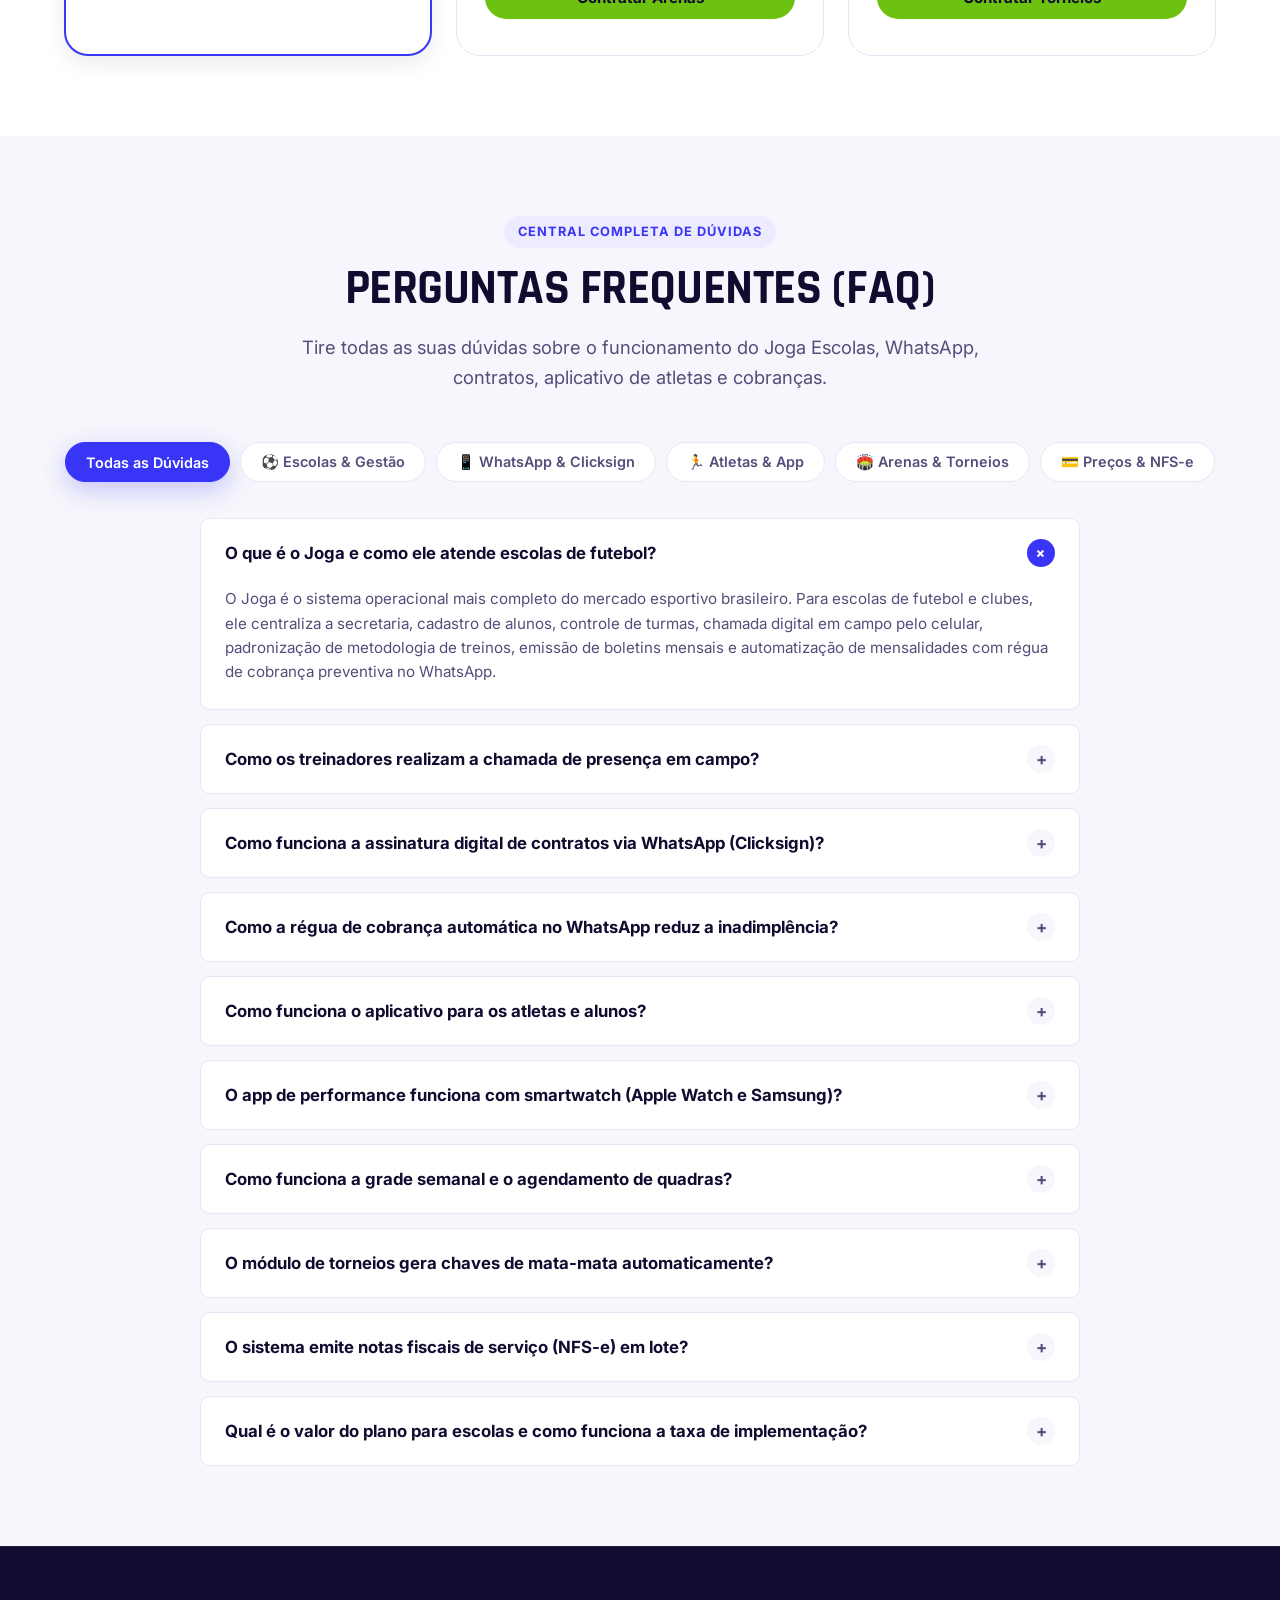
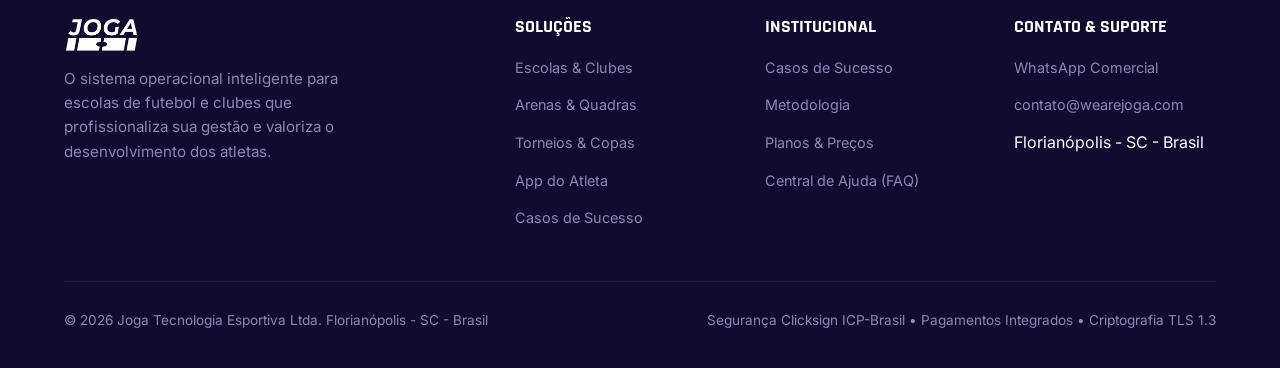
==== commit 54477f44: "feat: replace empty hero frames with high-res multi-device mockups" ====
--- a/index.html
+++ b/index.html
@@ -142,17 +142,9 @@
         <a href="escolas.html" style="color: var(--joga-blue); font-weight: 700; margin-left: 8px;">Ver detalhes →</a>
       </div>
 
-      <!-- REAL SYSTEM SCREENSHOT: ESCOLAS & CLUBES WEB DASHBOARD -->
-      <div class="mockup-browser-frame">
-        <div class="mockup-browser-header">
-          <div class="mockup-browser-dots">
-            <span class="mockup-dot red"></span>
-            <span class="mockup-dot yellow"></span>
-            <span class="mockup-dot green"></span>
-          </div>
-          <div class="mockup-browser-url">https://admin.joga.cloud/dashboard</div>
-        </div>
-        <img src="assets/dashboard-gestao.png" alt="Painel de Gestão Joga para Escolas e Clubes" class="mockup-screen-img" loading="lazy">
+      <!-- REAL SYSTEM SCREENSHOT: ESCOLAS & CLUBES MULTI-DEVICE MOCKUP -->
+      <div style="max-width: 980px; margin: 28px auto 0; border-radius: var(--radius-lg); overflow: hidden; box-shadow: 0 20px 50px rgba(18,11,48,0.18); border: 1px solid var(--border-color);">
+        <img src="assets/mockup-escolas.jpg" alt="Painel de Gestão Joga para Escolas e Clubes" style="width: 100%; height: auto; display: block;" loading="lazy">
       </div>
     </div>
   </section>
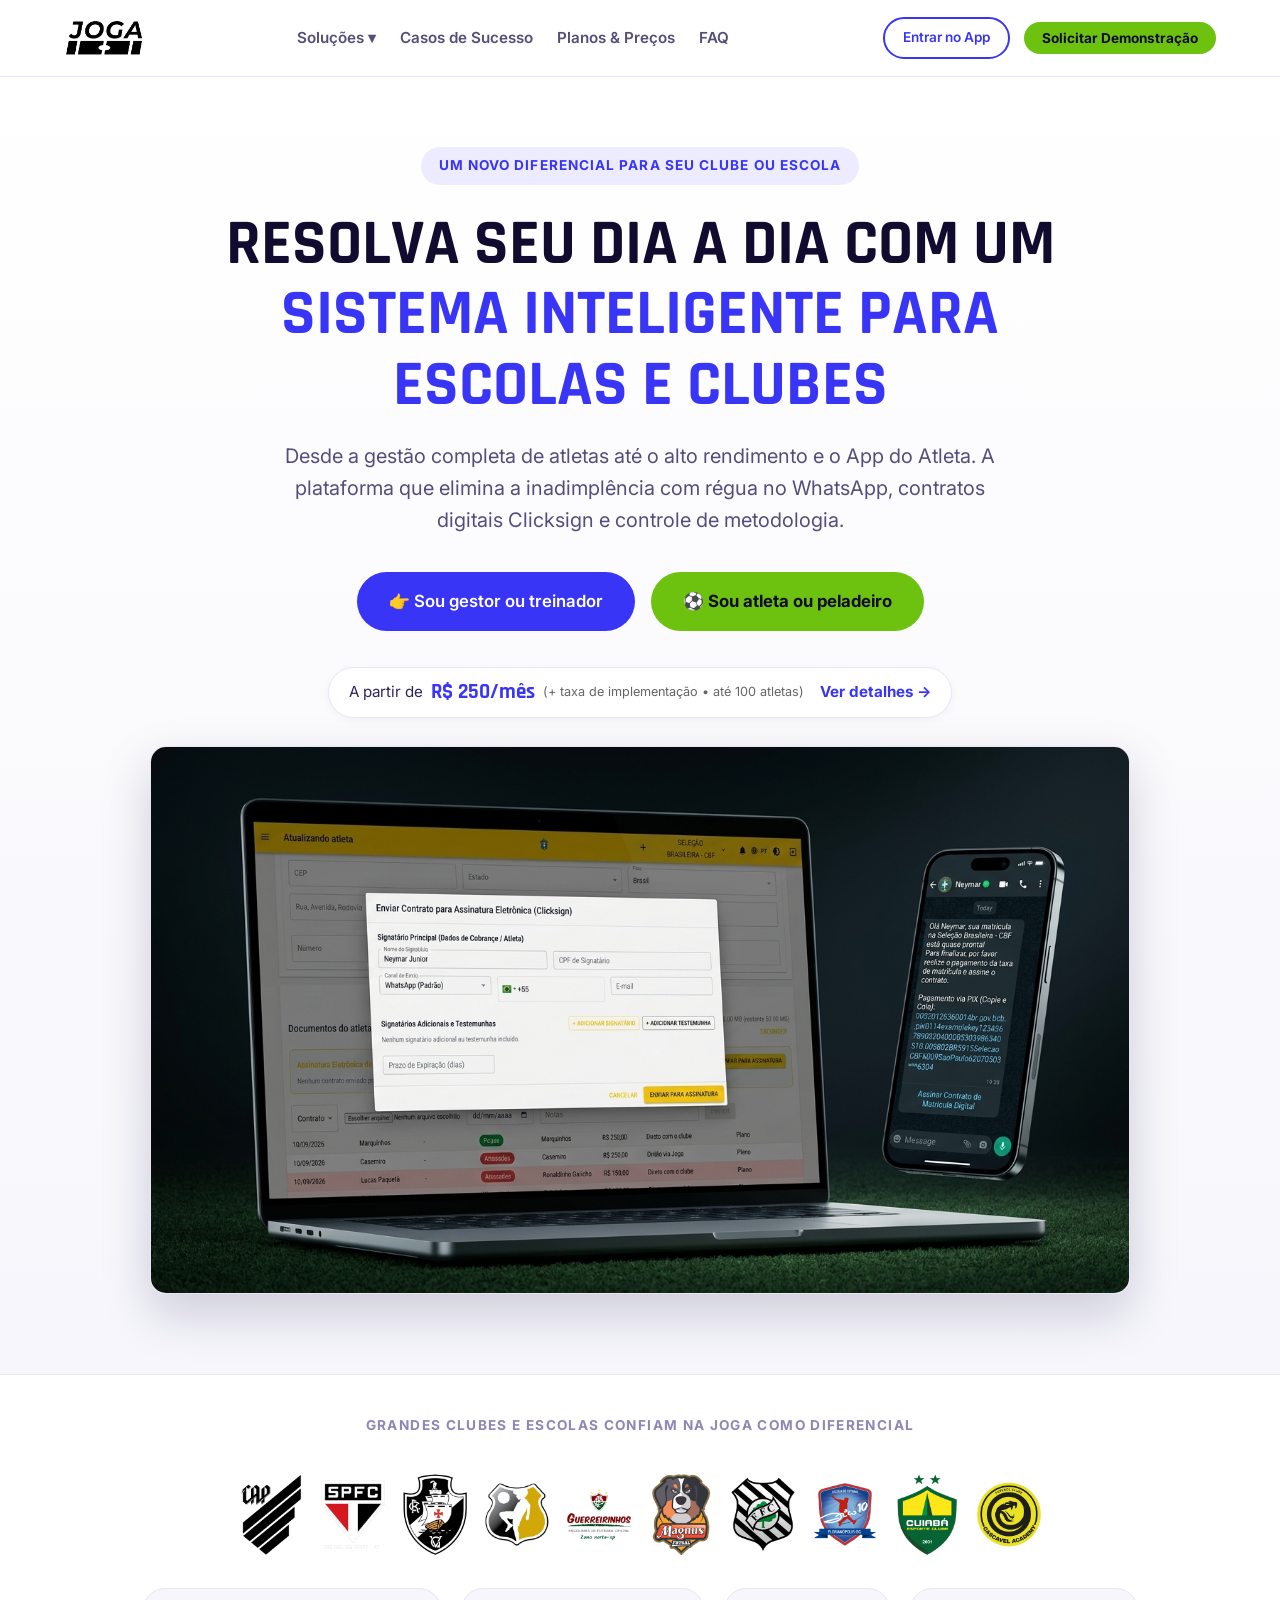
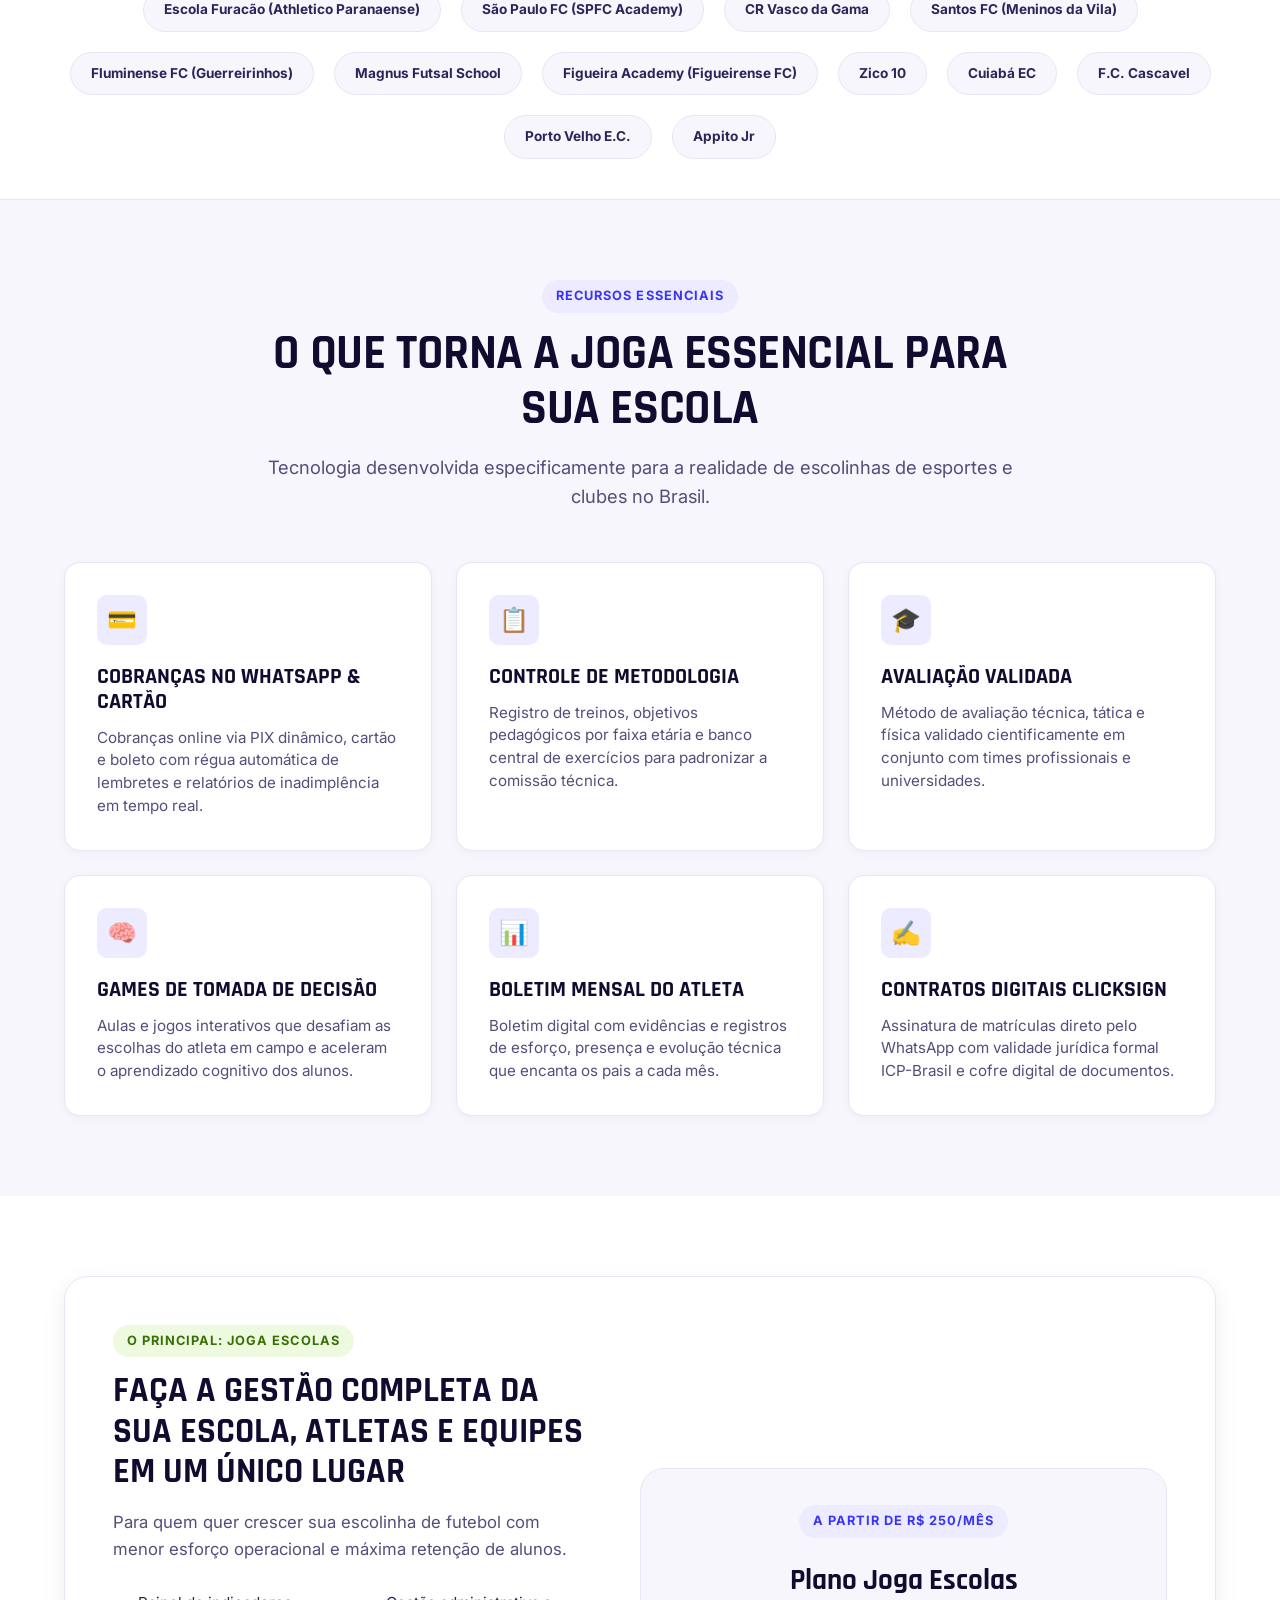
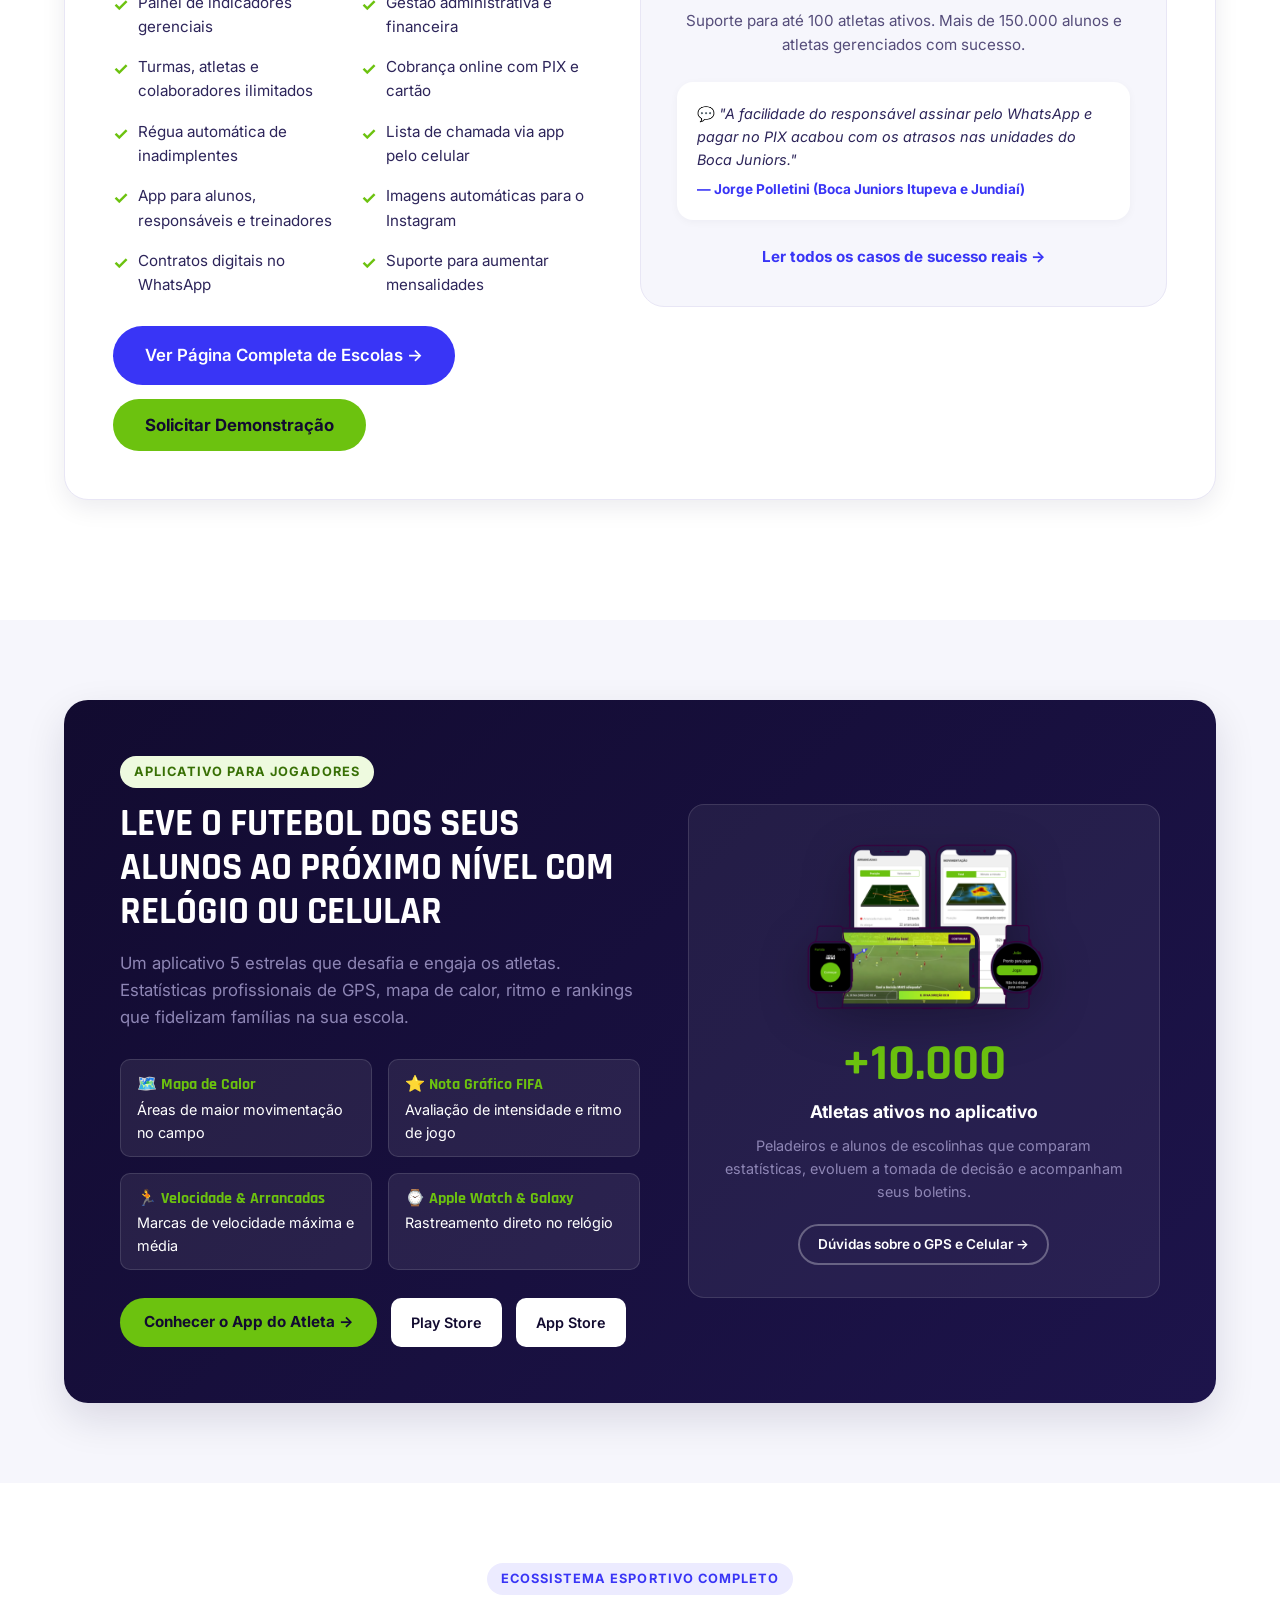
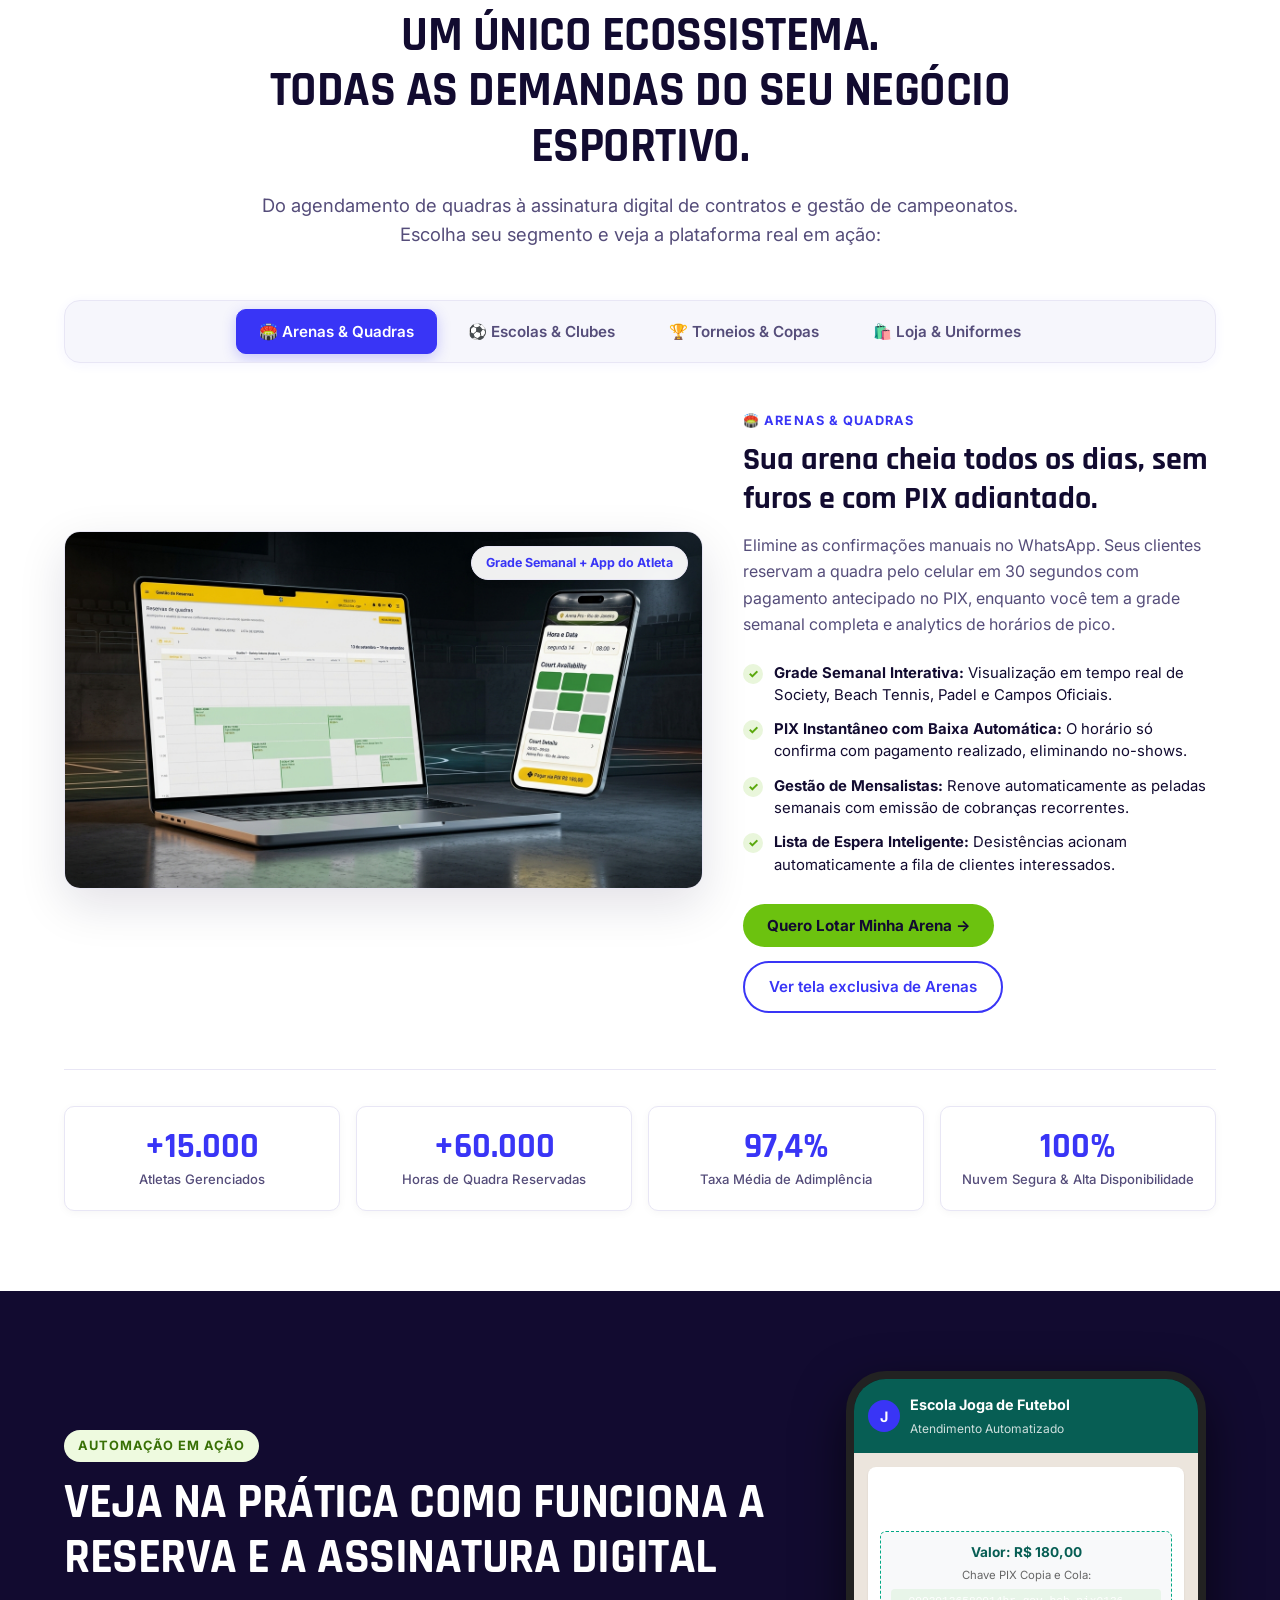
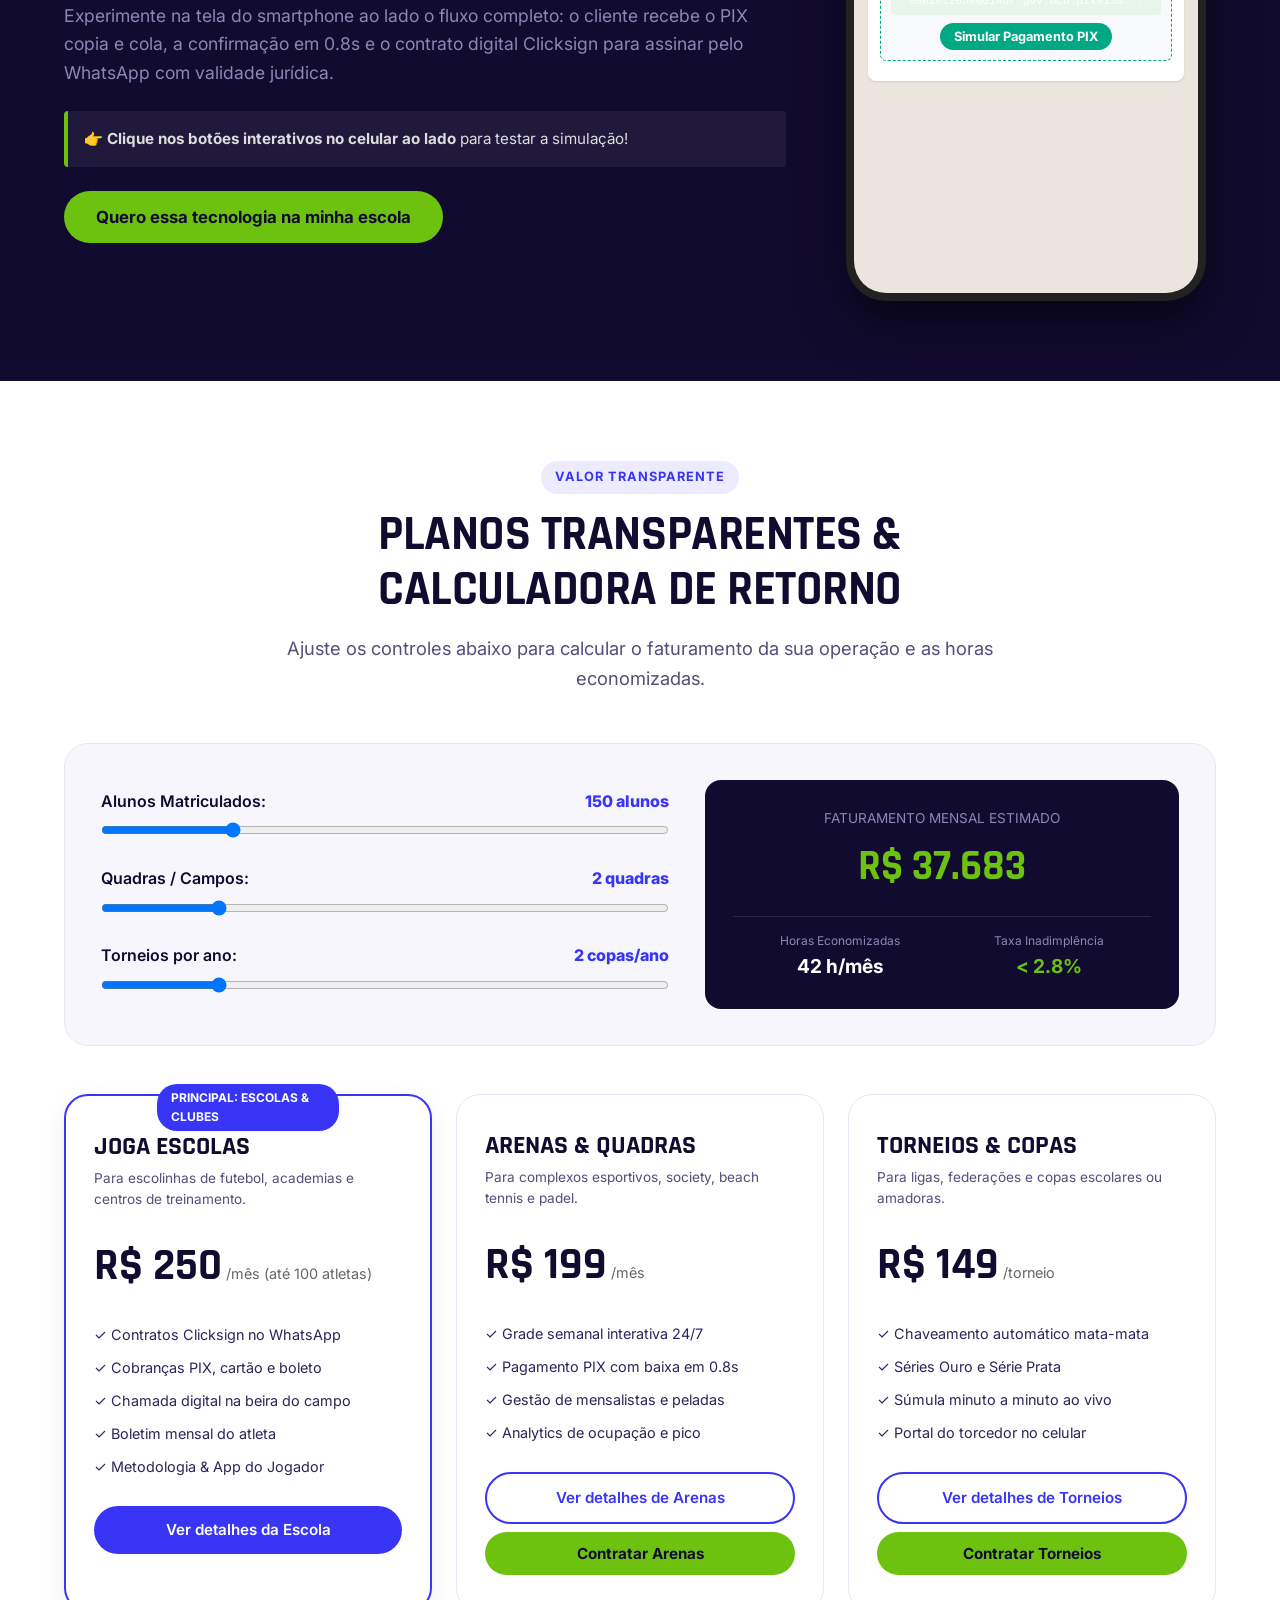
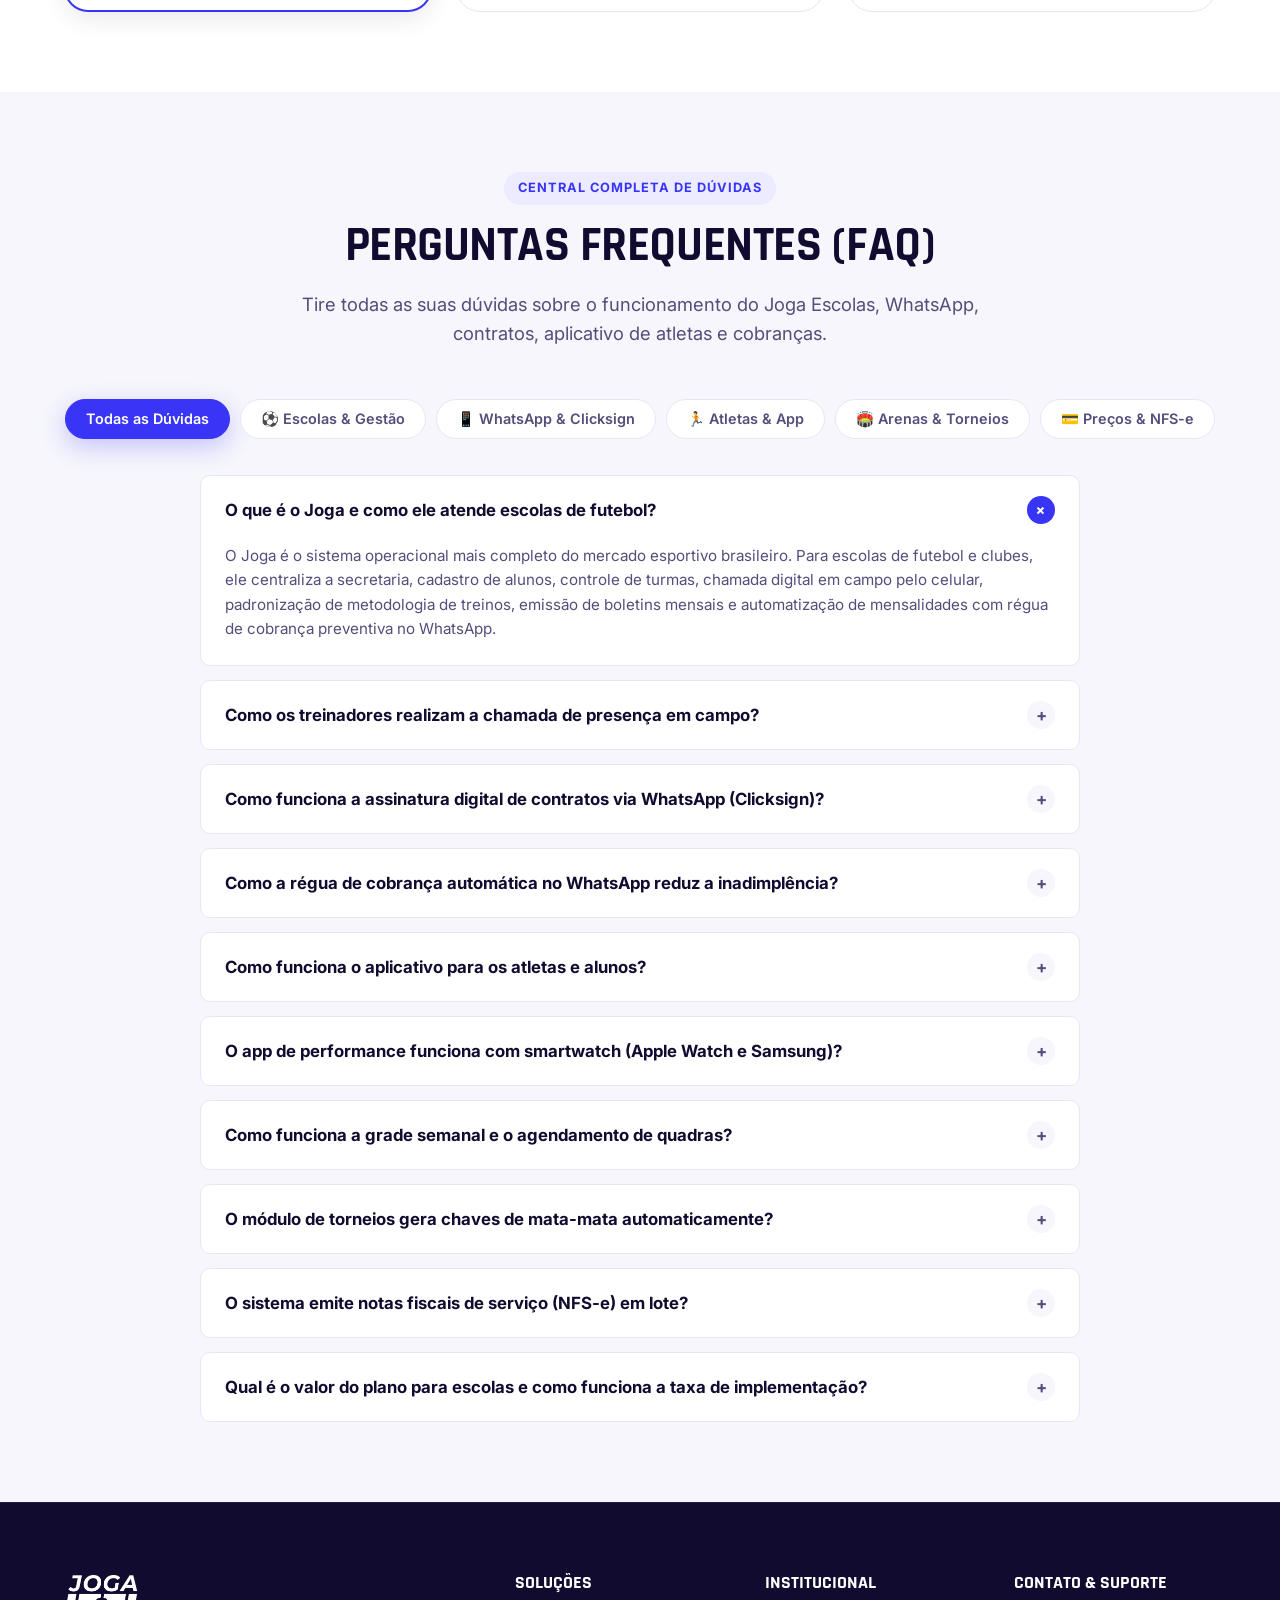
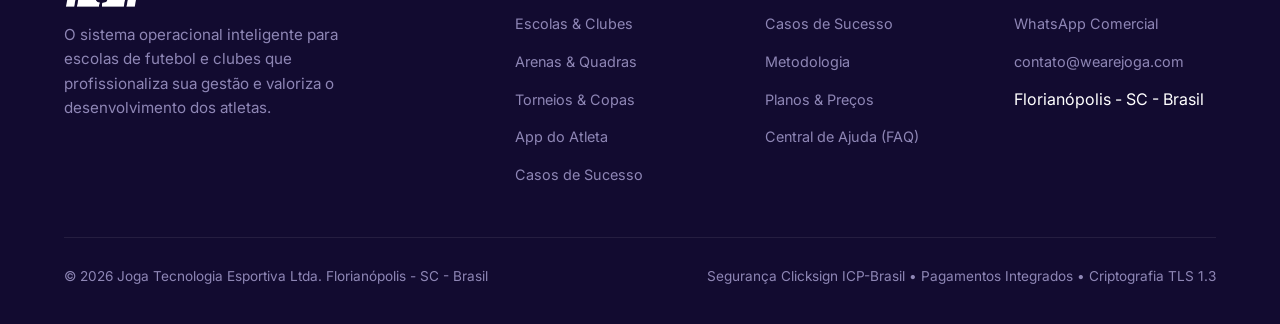
==== commit cc3c0d3e: "feat(brands): update client logos to verified active clubs, excluding Inter and Botafogo" ====
--- a/index.html
+++ b/index.html
@@ -159,19 +159,18 @@
         <img src="assets/clubes-parceiros.png" alt="Clubes e parceiros homologados Joga" style="width: 100%; max-width: 820px; height: auto; display: block; margin: 0 auto 16px;" loading="lazy">
       </div>
       <div class="brands-logos-grid">
-        <span class="brand-pill">Boca Juniors (Escola de Futebol)</span>
         <span class="brand-pill">Escola Furacão (Athletico Paranaense)</span>
+        <span class="brand-pill">São Paulo FC (SPFC Academy)</span>
+        <span class="brand-pill">CR Vasco da Gama</span>
         <span class="brand-pill">Santos FC (Meninos da Vila)</span>
+        <span class="brand-pill">Fluminense FC (Guerreirinhos)</span>
         <span class="brand-pill">Magnus Futsal School</span>
-        <span class="brand-pill">Grêmio (Imperatriz/MA)</span>
-        <span class="brand-pill">Torino Academy</span>
-        <span class="brand-pill">XV de Piracicaba</span>
-        <span class="brand-pill">NB Futebol</span>
-        <span class="brand-pill">ACBF Futsal</span>
-        <span class="brand-pill">FutTalents</span>
-        <span class="brand-pill">Náutico</span>
-        <span class="brand-pill">Manaus FC</span>
-        <span class="brand-pill">Operário Ferroviário</span>
+        <span class="brand-pill">Figueira Academy (Figueirense FC)</span>
+        <span class="brand-pill">Zico 10</span>
+        <span class="brand-pill">Cuiabá EC</span>
+        <span class="brand-pill">F.C. Cascavel</span>
+        <span class="brand-pill">Porto Velho E.C.</span>
+        <span class="brand-pill">Appito Jr</span>
       </div>
     </div>
   </section>
--- a/styles.css
+++ b/styles.css
@@ -1537,26 +1537,52 @@
 
 .ecommerce-card-header {
   position: relative;
-  background: linear-gradient(135deg, #F8F8FD 0%, #ECEBF8 100%);
-  padding: 36px 20px 24px;
+  background: #F4F5F9;
+  padding: 0;
   text-align: center;
-  min-height: 190px;
-  display: flex;
-  flex-direction: column;
+  height: 230px;
+  overflow: hidden;
+  display: flex;
   align-items: center;
   justify-content: center;
+}
+
+.ecommerce-product-image-wrap {
+  width: 100%;
+  height: 100%;
+  overflow: hidden;
+  background: #F0F2F6;
+  position: relative;
+}
+
+.ecommerce-card-header img,
+.ecommerce-product-img {
+  width: 100%;
+  height: 100%;
+  object-fit: cover;
+  object-position: center;
+  display: block;
+  transition: transform 0.45s cubic-bezier(0.16, 1, 0.3, 1);
+}
+
+.ecommerce-card:hover .ecommerce-product-img,
+.ecommerce-card:hover .ecommerce-card-header img {
+  transform: scale(1.08);
 }
 
 .ecommerce-badge-tag {
   position: absolute;
   top: 14px;
   left: 14px;
-  font-size: 0.75rem;
+  font-size: 0.72rem;
   font-weight: 700;
   text-transform: uppercase;
   letter-spacing: 0.05em;
-  padding: 4px 10px;
+  padding: 5px 12px;
   border-radius: var(--radius-pill);
+  z-index: 2;
+  box-shadow: 0 4px 10px rgba(0, 0, 0, 0.12);
+  backdrop-filter: blur(6px);
 }
 
 .tag-hot {
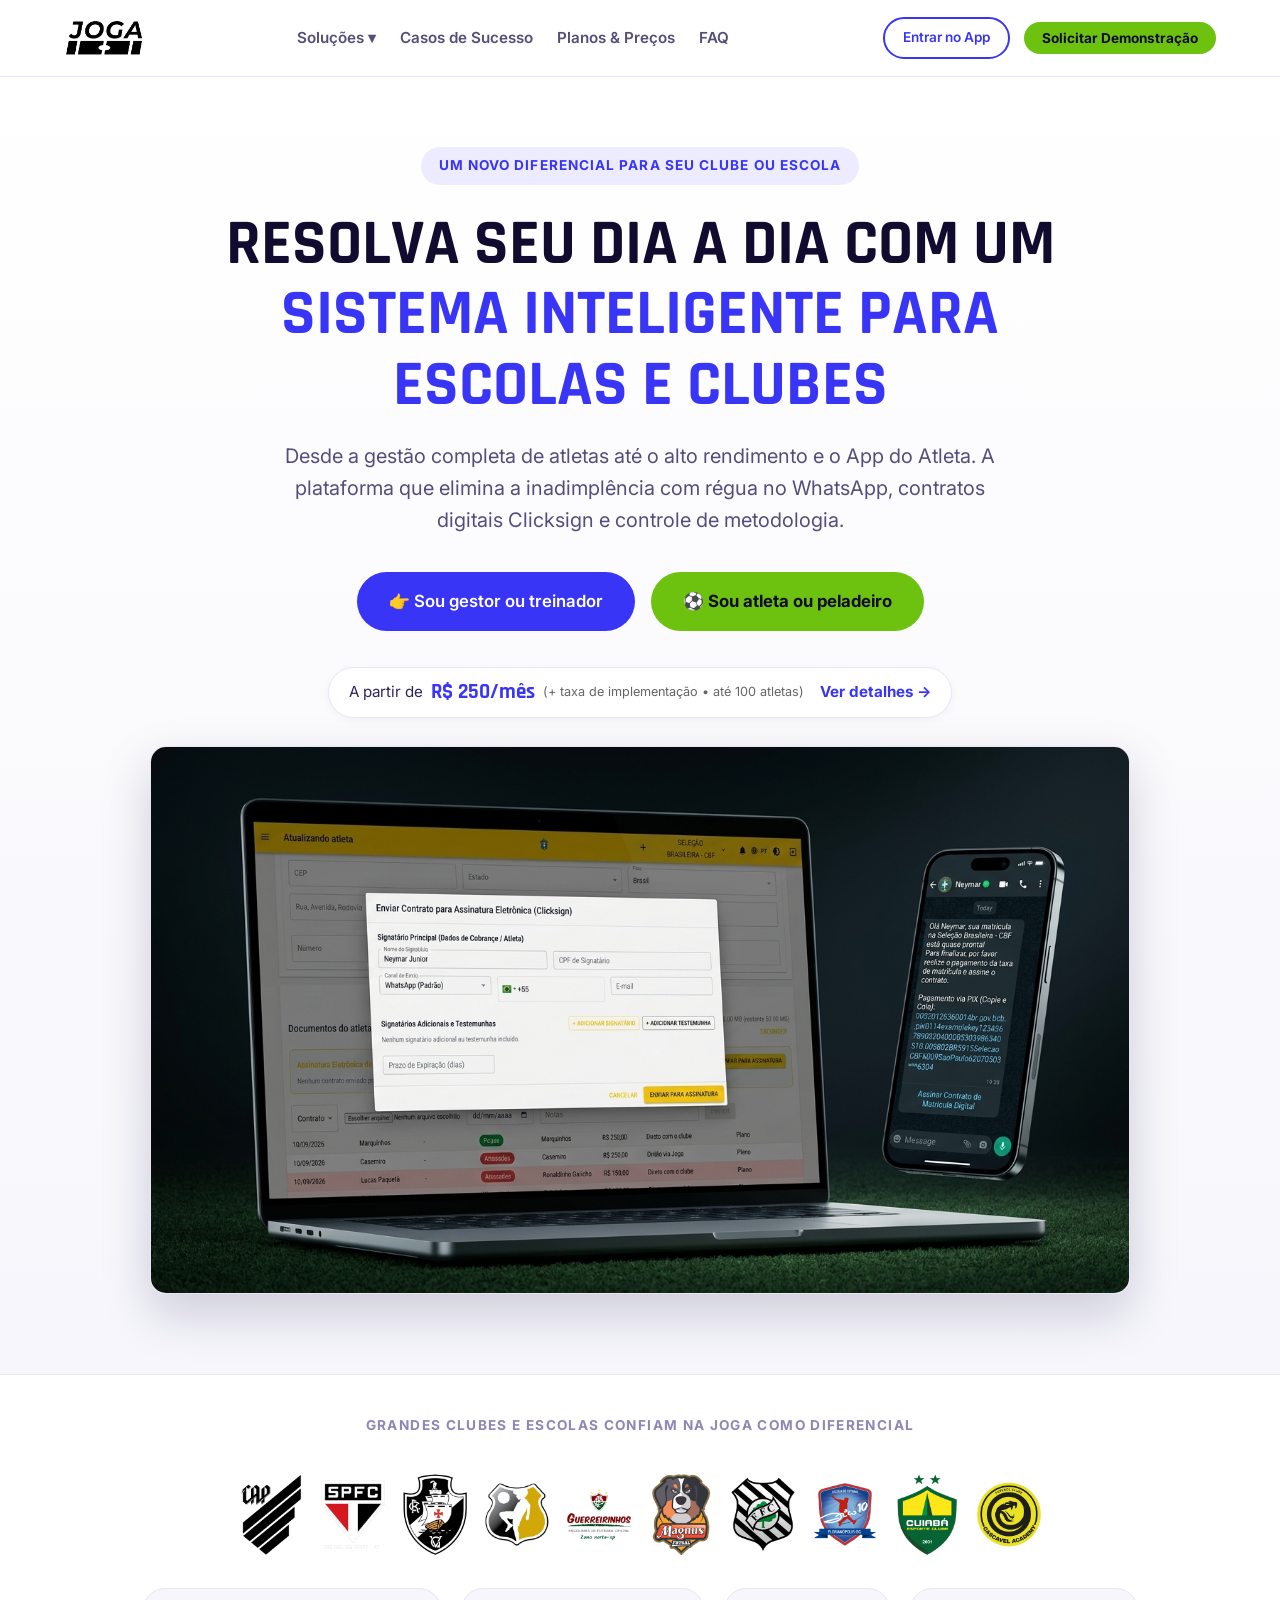
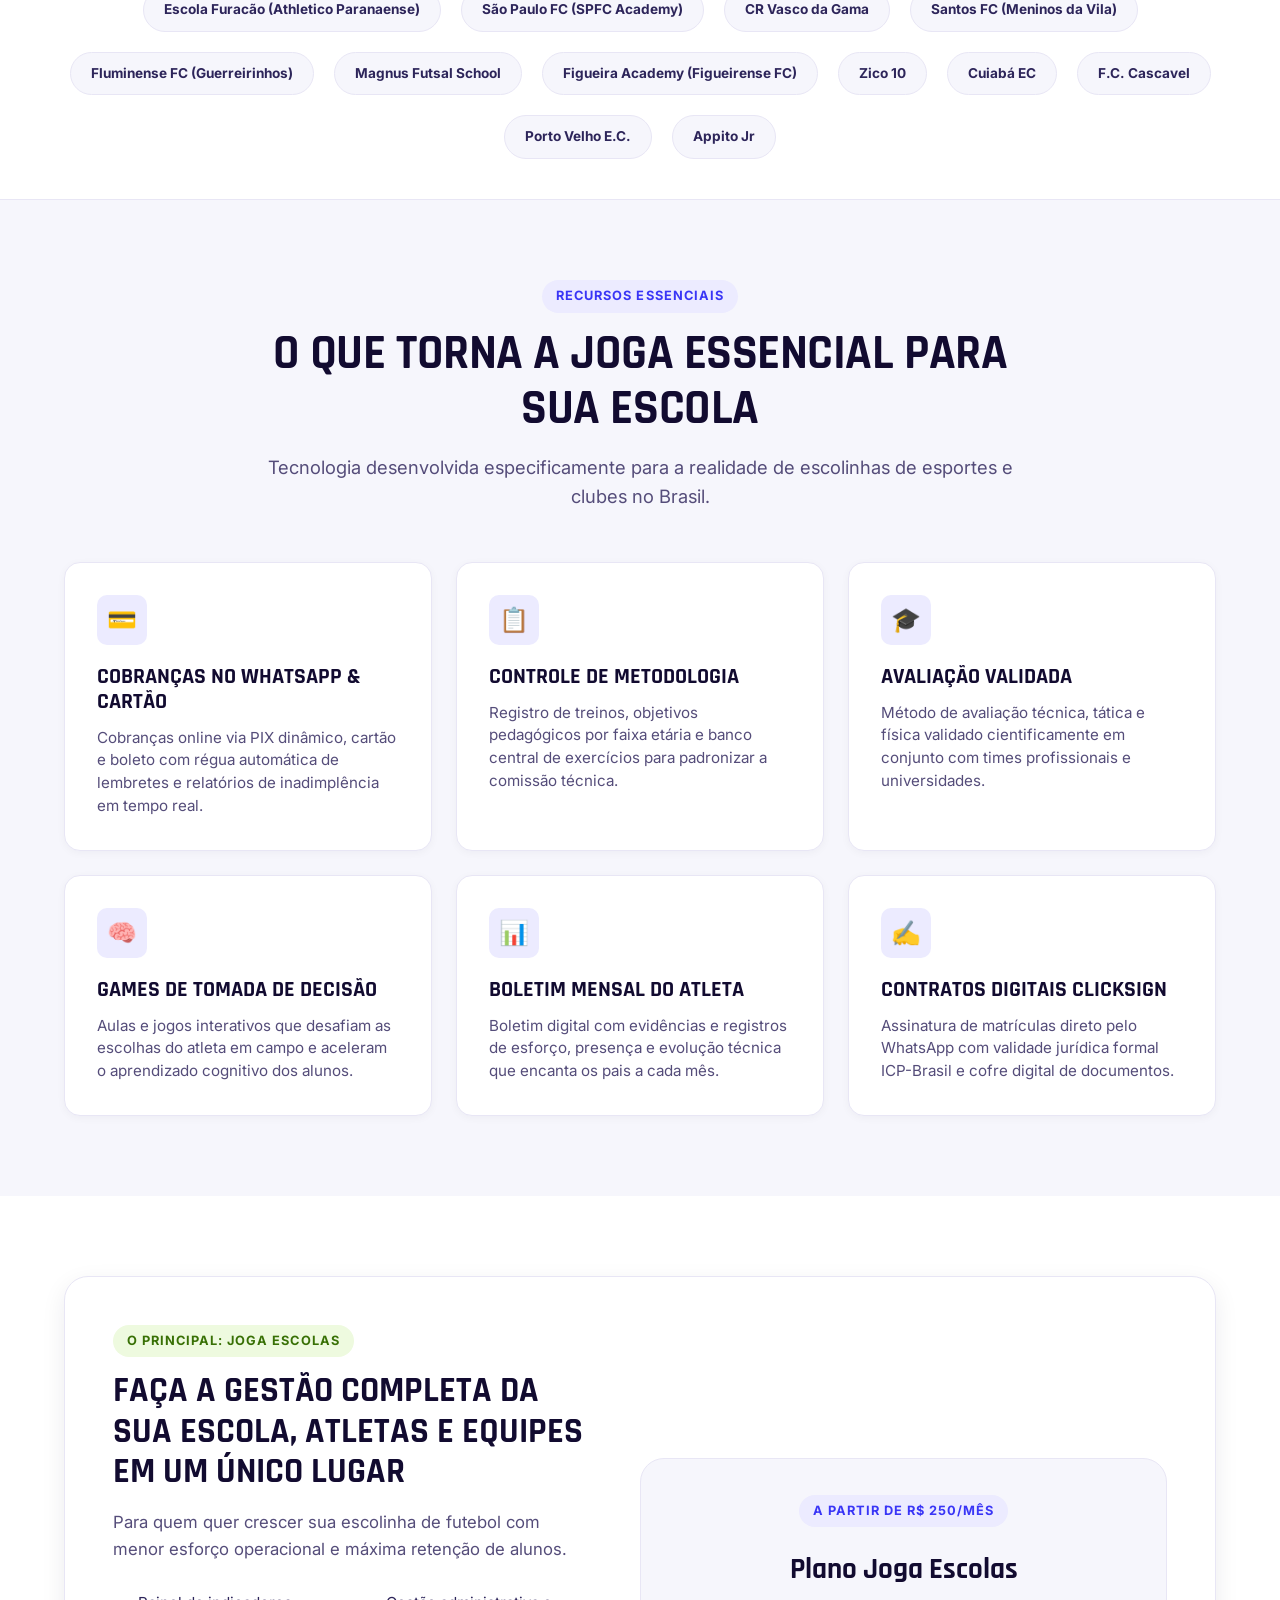
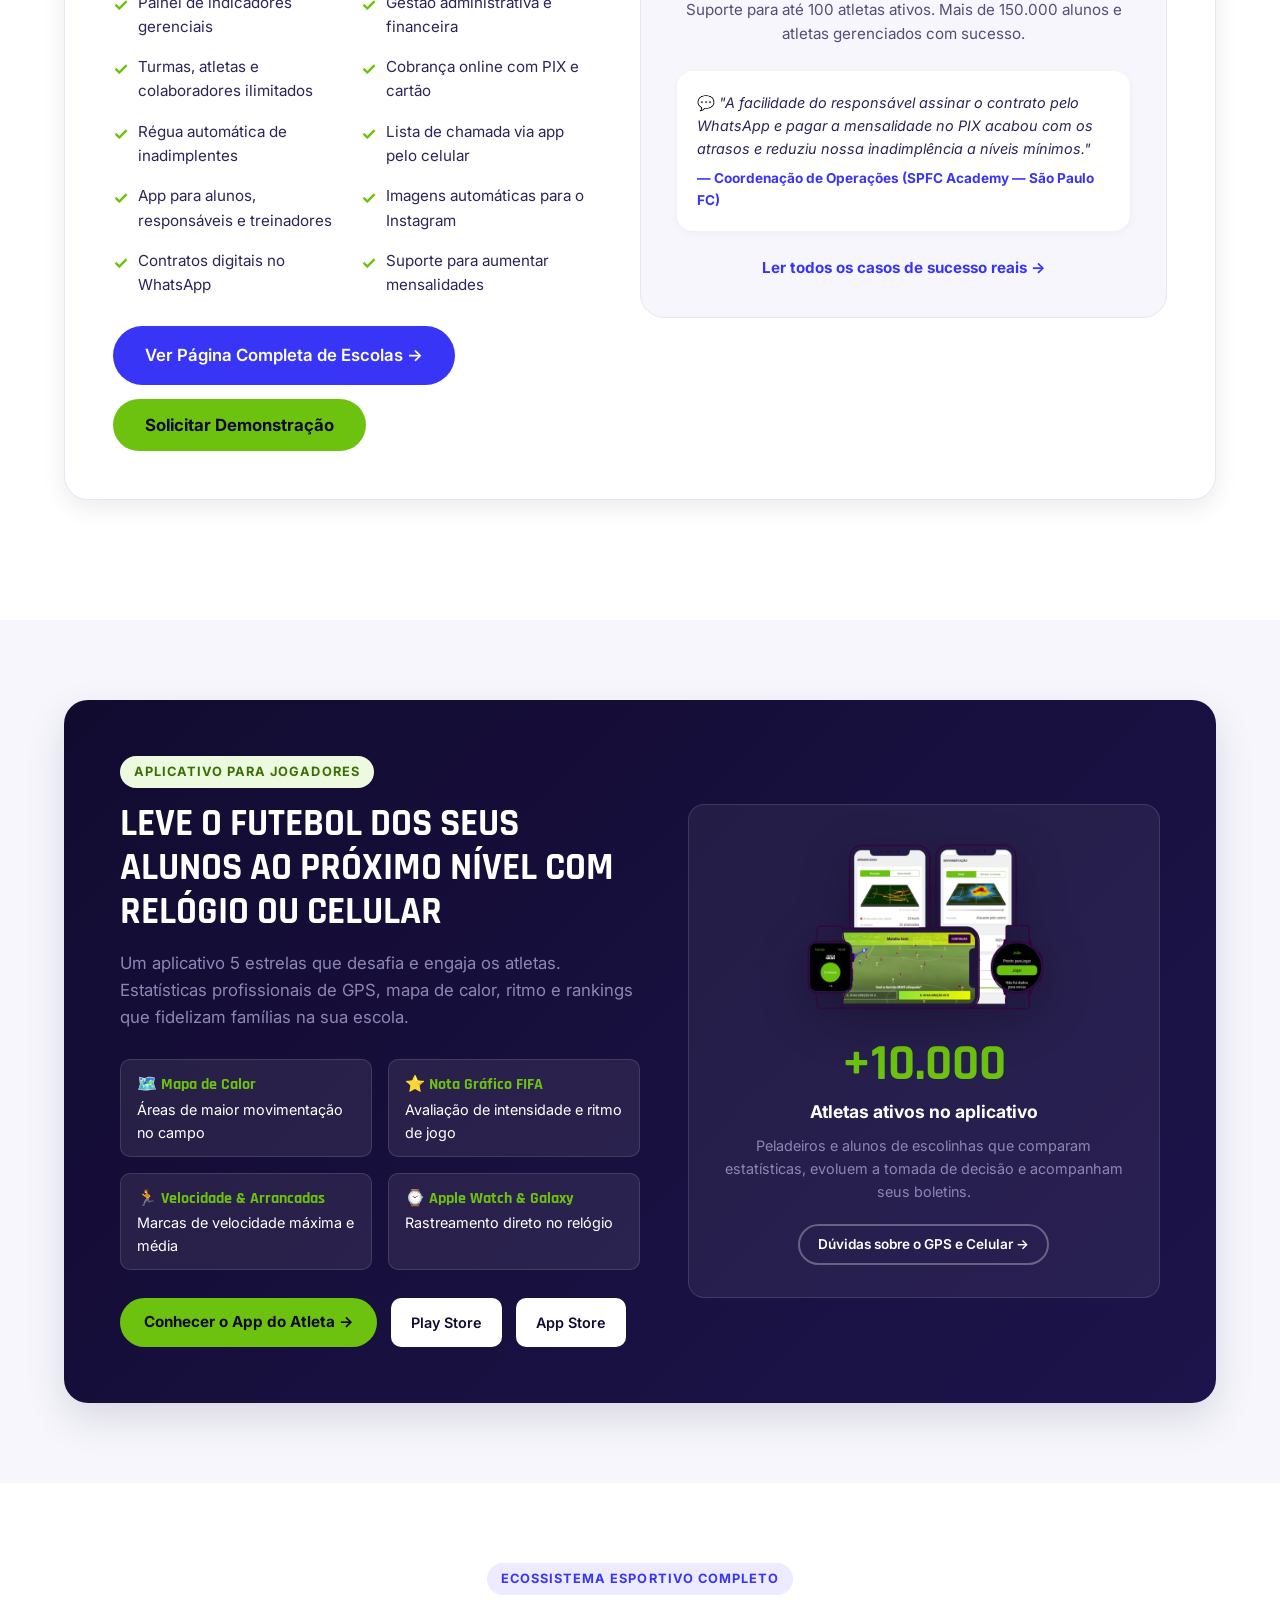
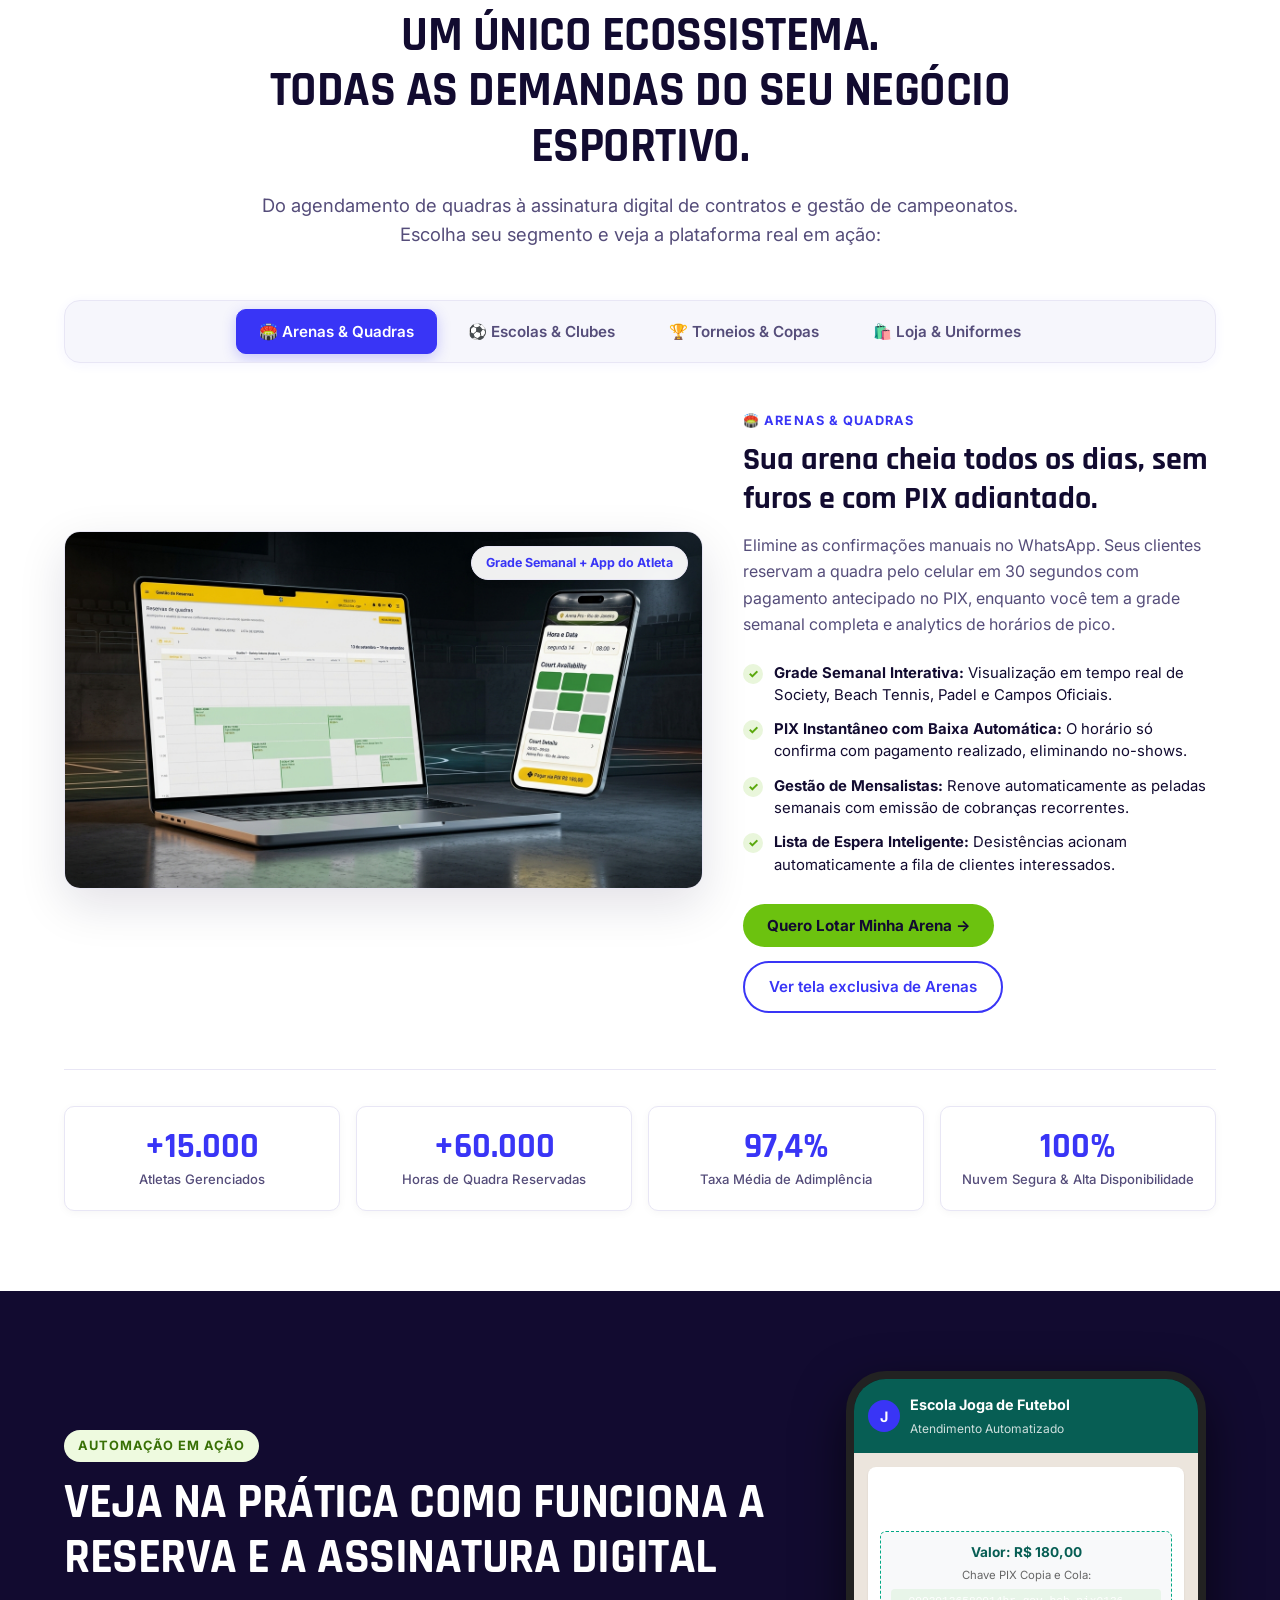
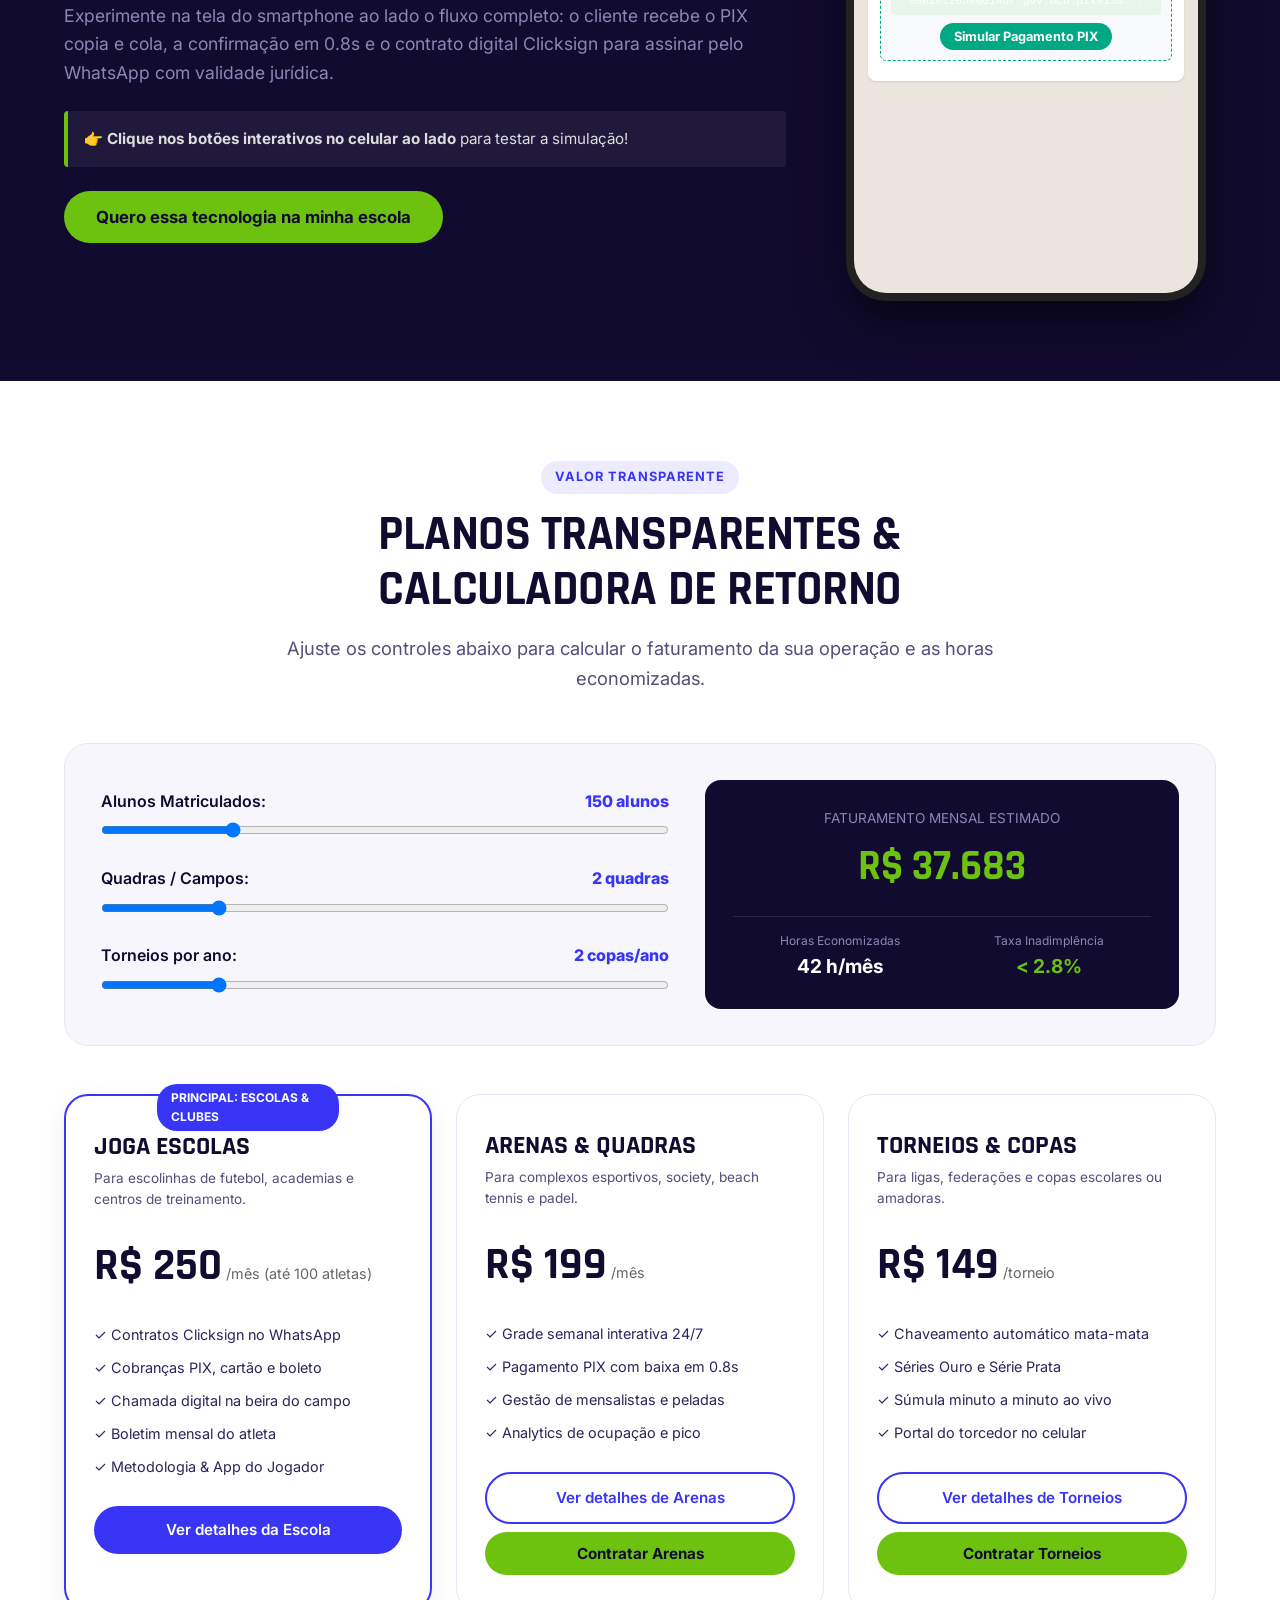
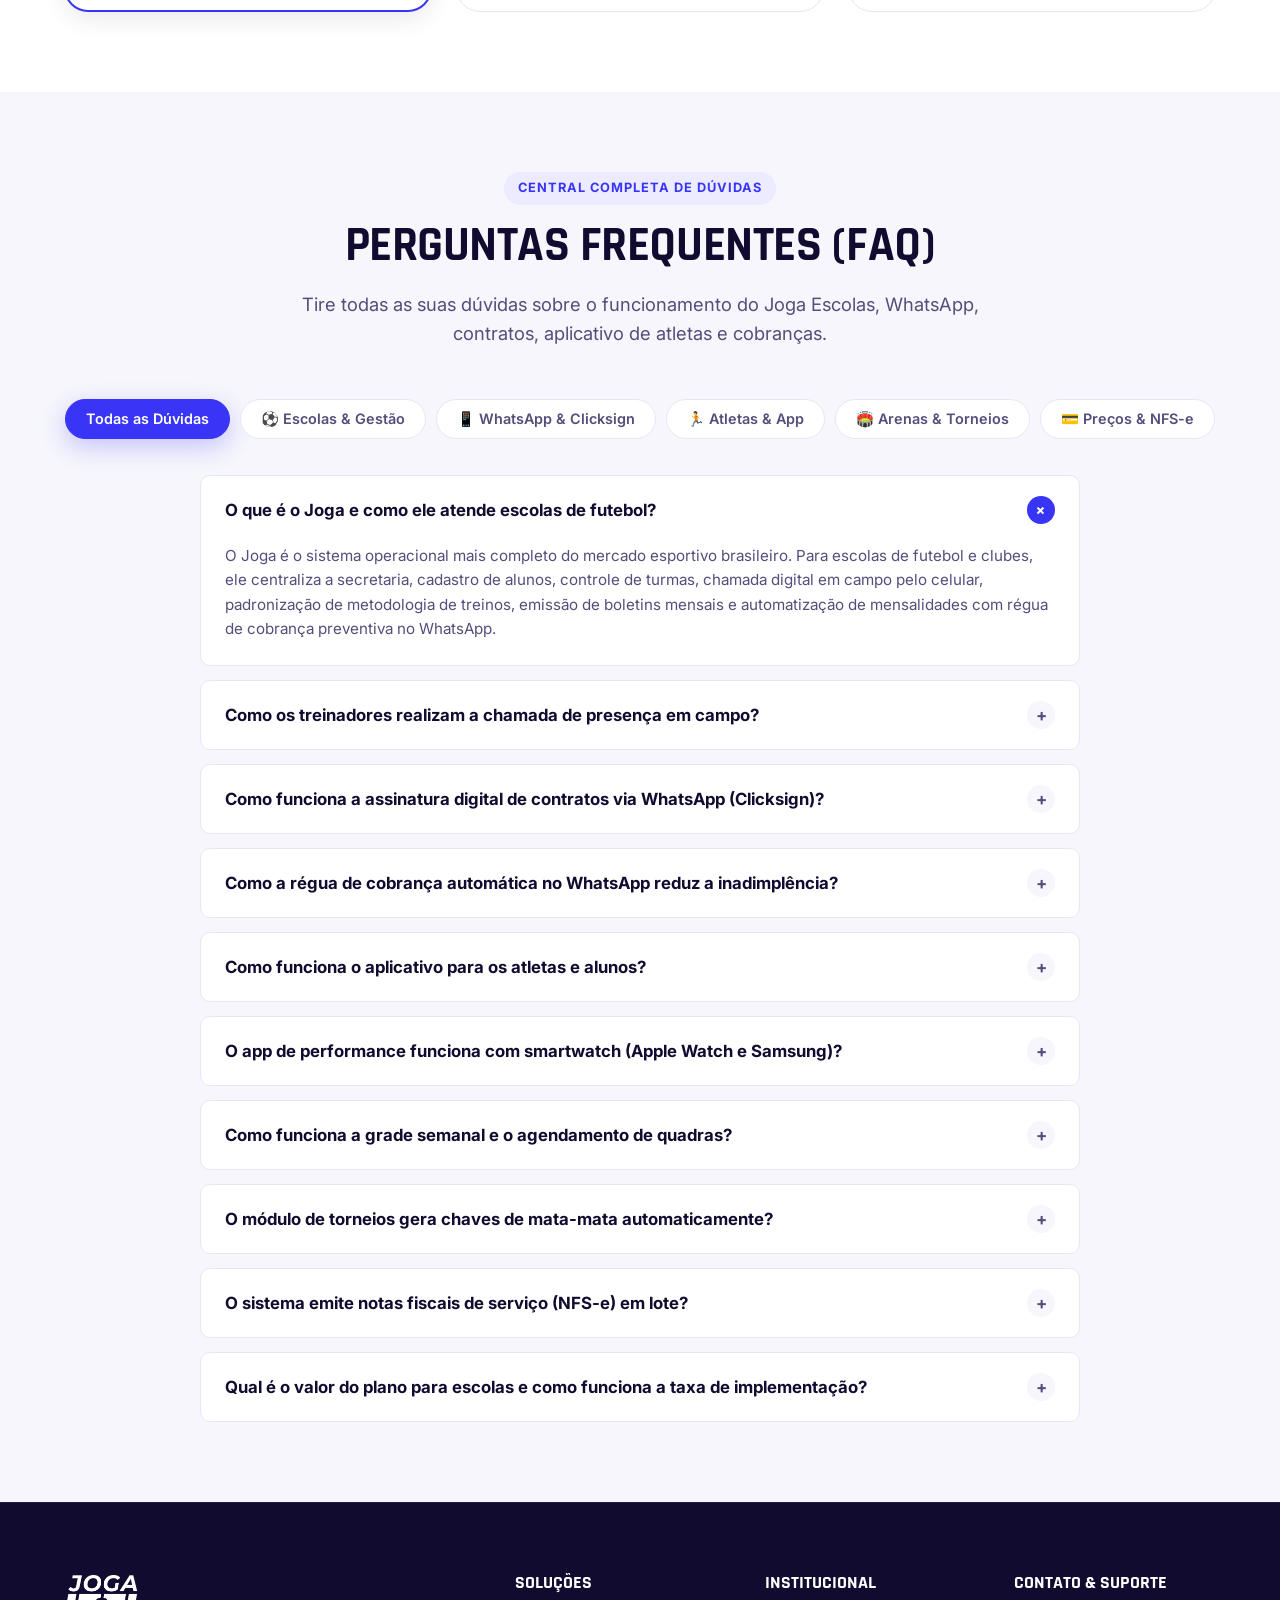
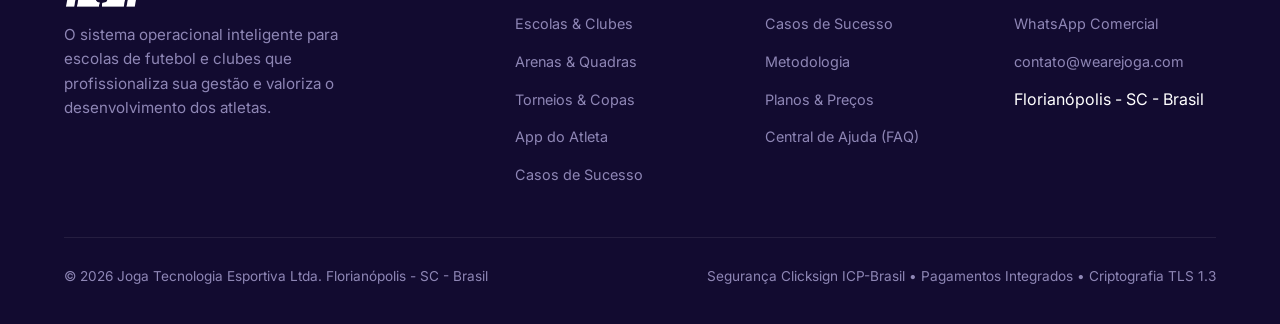
==== commit 7b332fc9: "feat(cases): show only active clients with status active in success cases" ====
--- a/index.html
+++ b/index.html
@@ -274,8 +274,8 @@
           </p>
 
           <div style="background: white; border-radius: var(--radius-lg); padding: 20px; text-align: left; box-shadow: var(--shadow-sm); margin-bottom: 24px; font-size: 0.9rem; color: var(--joga-gray-800); display: flex; flex-direction: column; gap: 8px;">
-            <div>💬 <em>"A facilidade do responsável assinar pelo WhatsApp e pagar no PIX acabou com os atrasos nas unidades do Boca Juniors."</em></div>
-            <strong style="color: var(--joga-blue); font-size: 0.85rem;">— Jorge Polletini (Boca Juniors Itupeva e Jundiaí)</strong>
+            <div>💬 <em>"A facilidade do responsável assinar o contrato pelo WhatsApp e pagar a mensalidade no PIX acabou com os atrasos e reduziu nossa inadimplência a níveis mínimos."</em></div>
+            <strong style="color: var(--joga-blue); font-size: 0.85rem;">— Coordenação de Operações (SPFC Academy — São Paulo FC)</strong>
           </div>
 
           <a href="casos-de-sucesso.html" style="color: var(--joga-blue); font-weight: 700; font-size: 0.95rem;">Ler todos os casos de sucesso reais →</a>
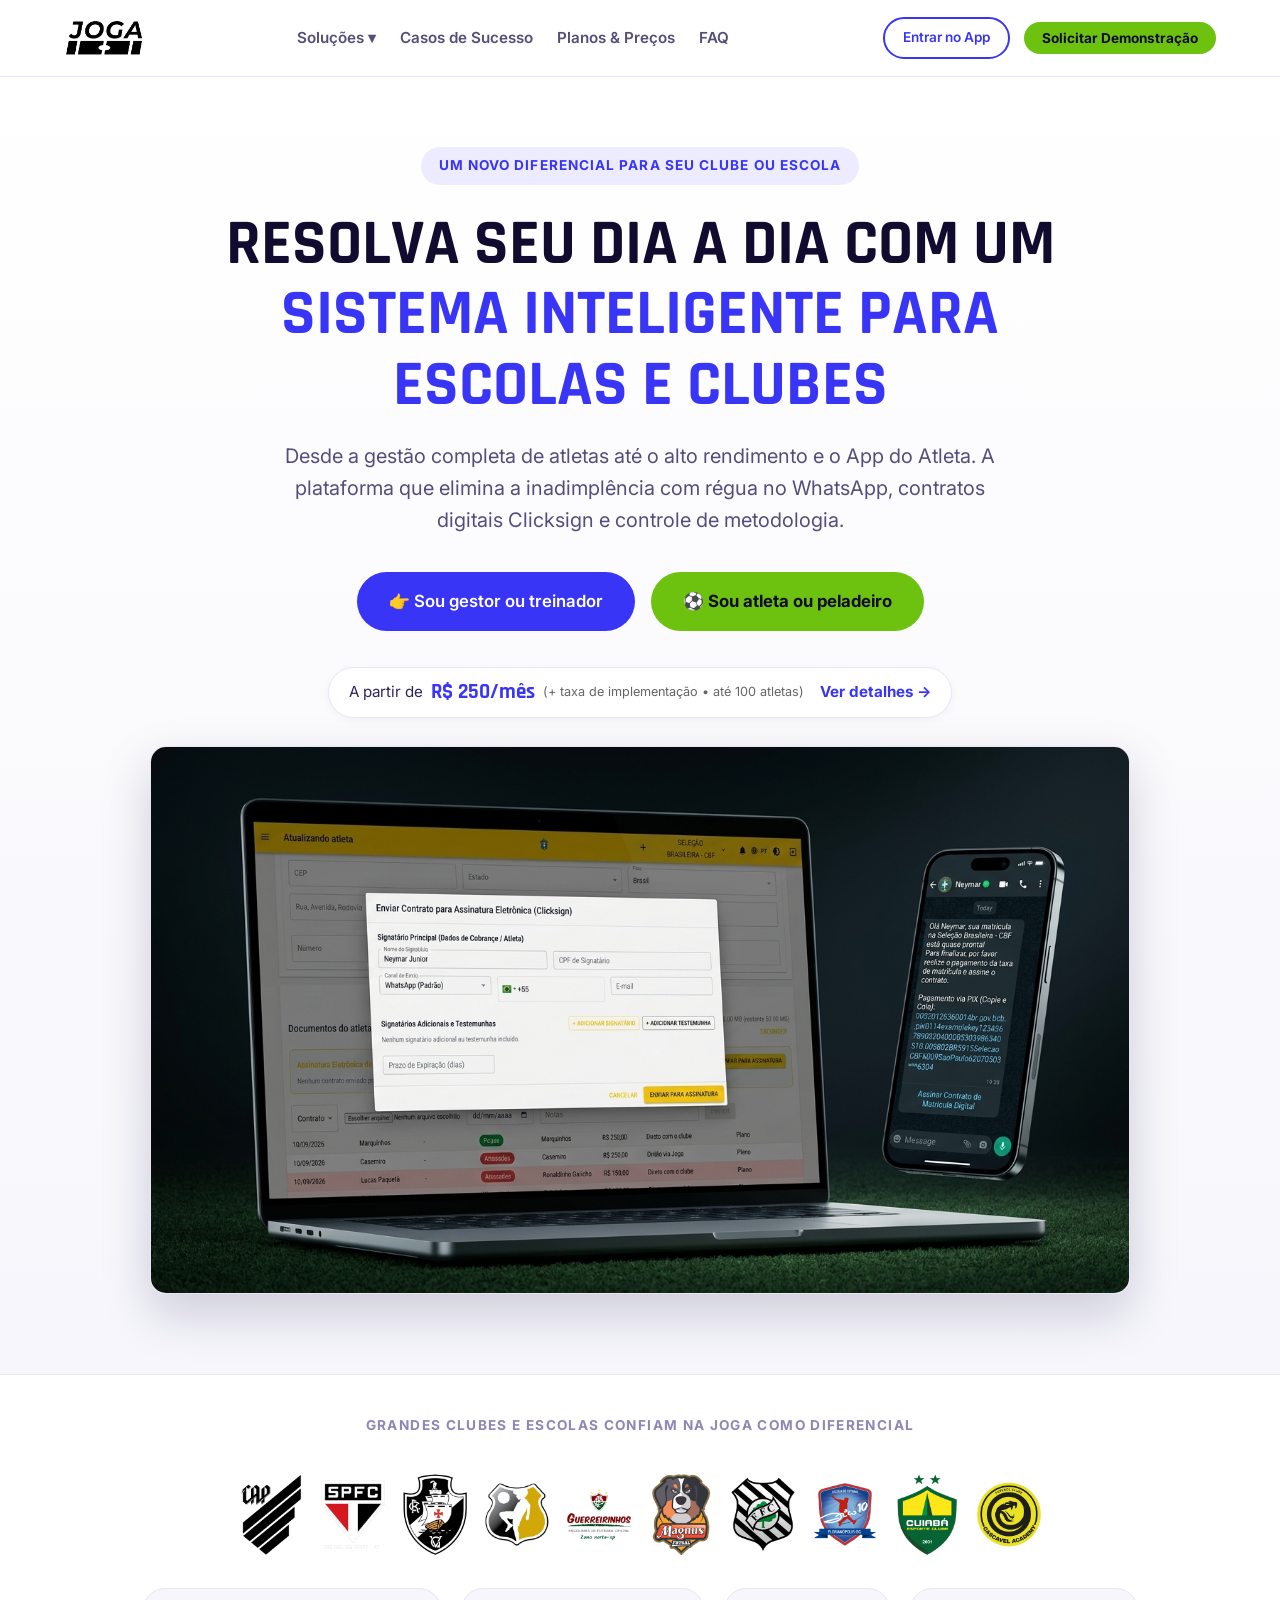
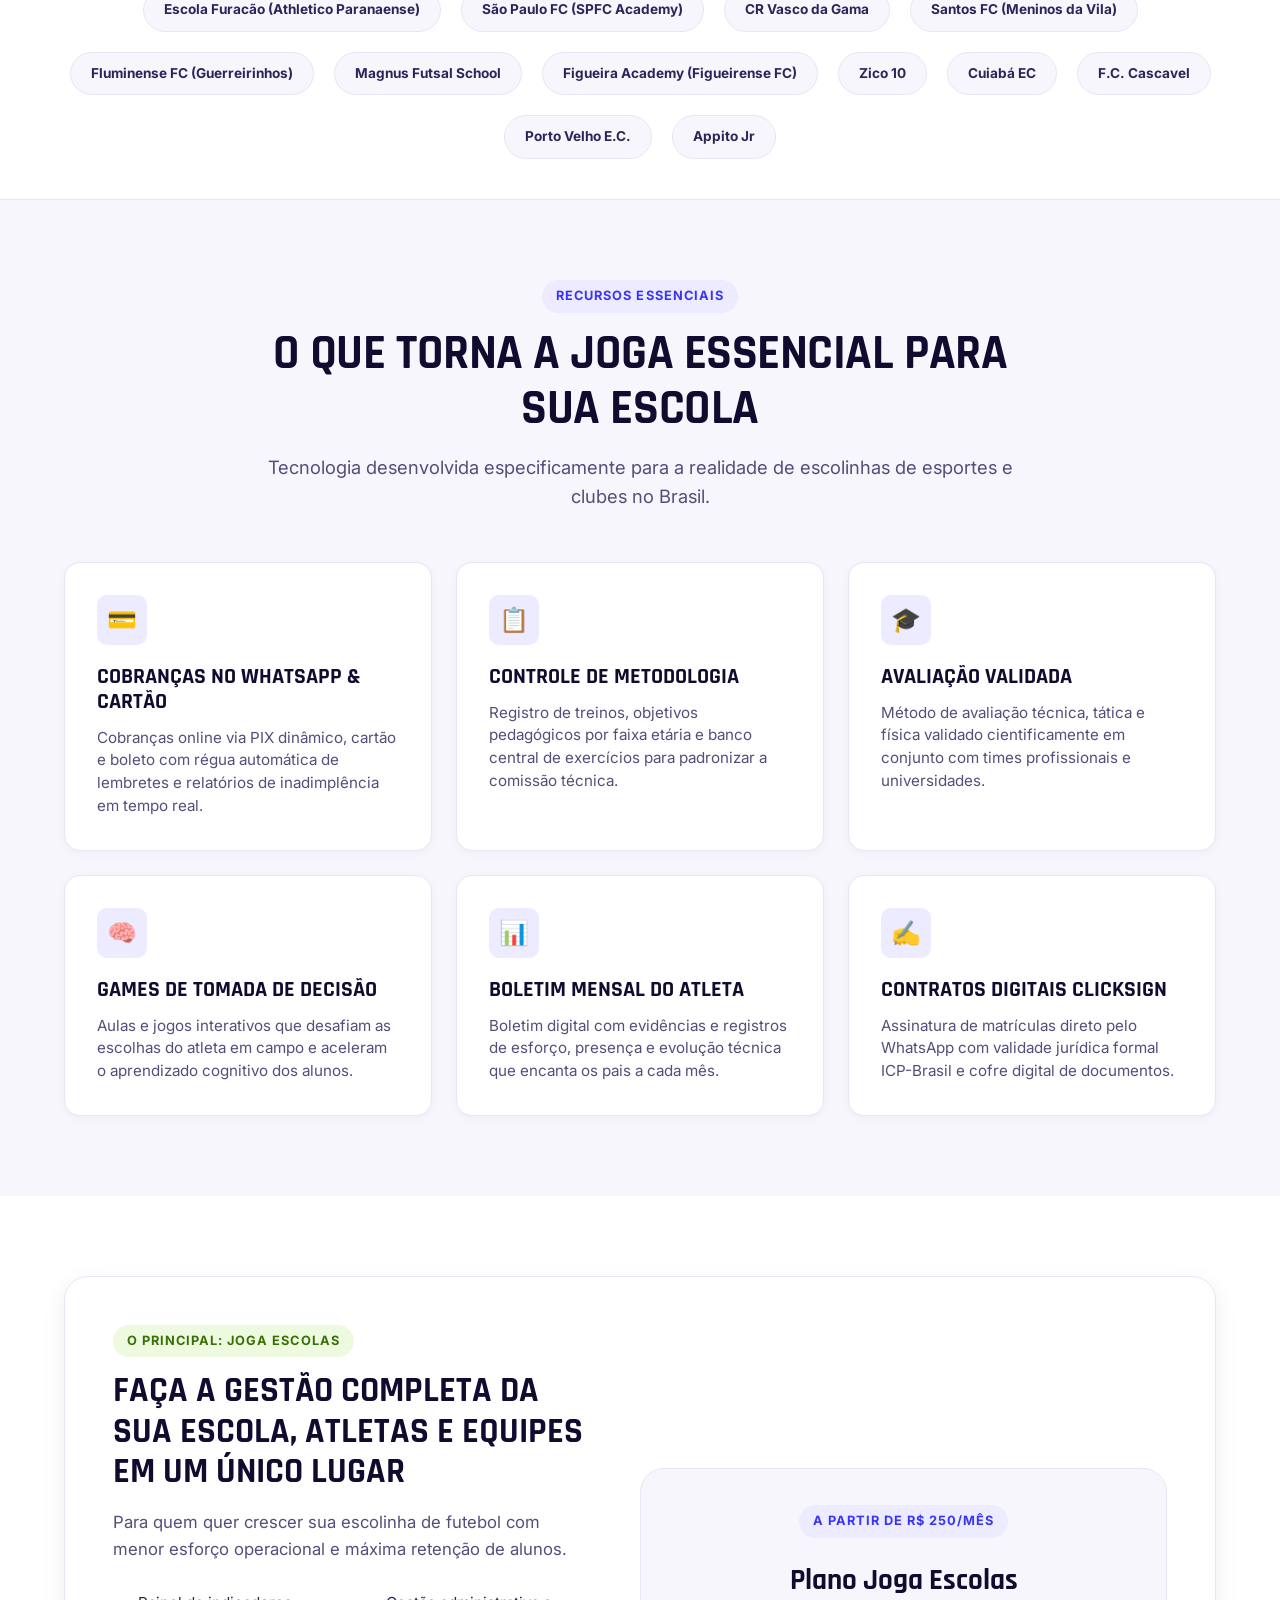
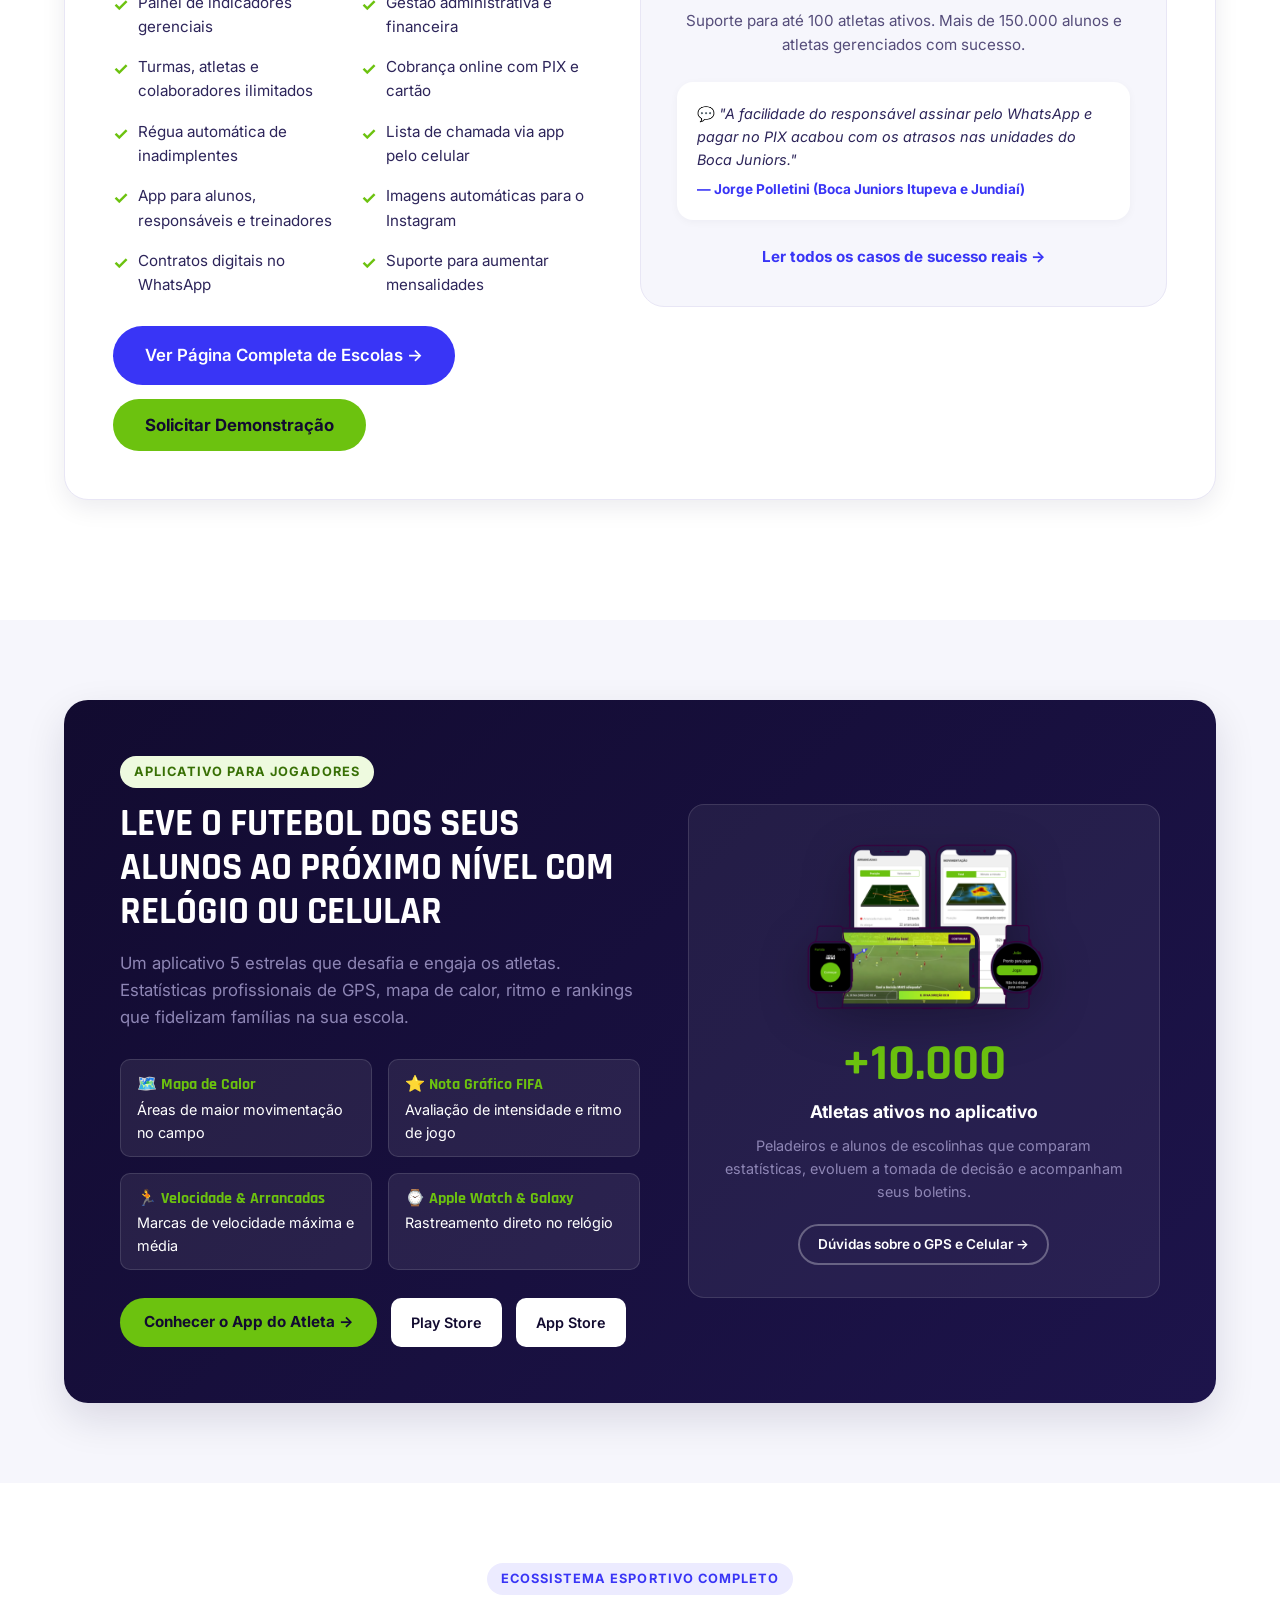
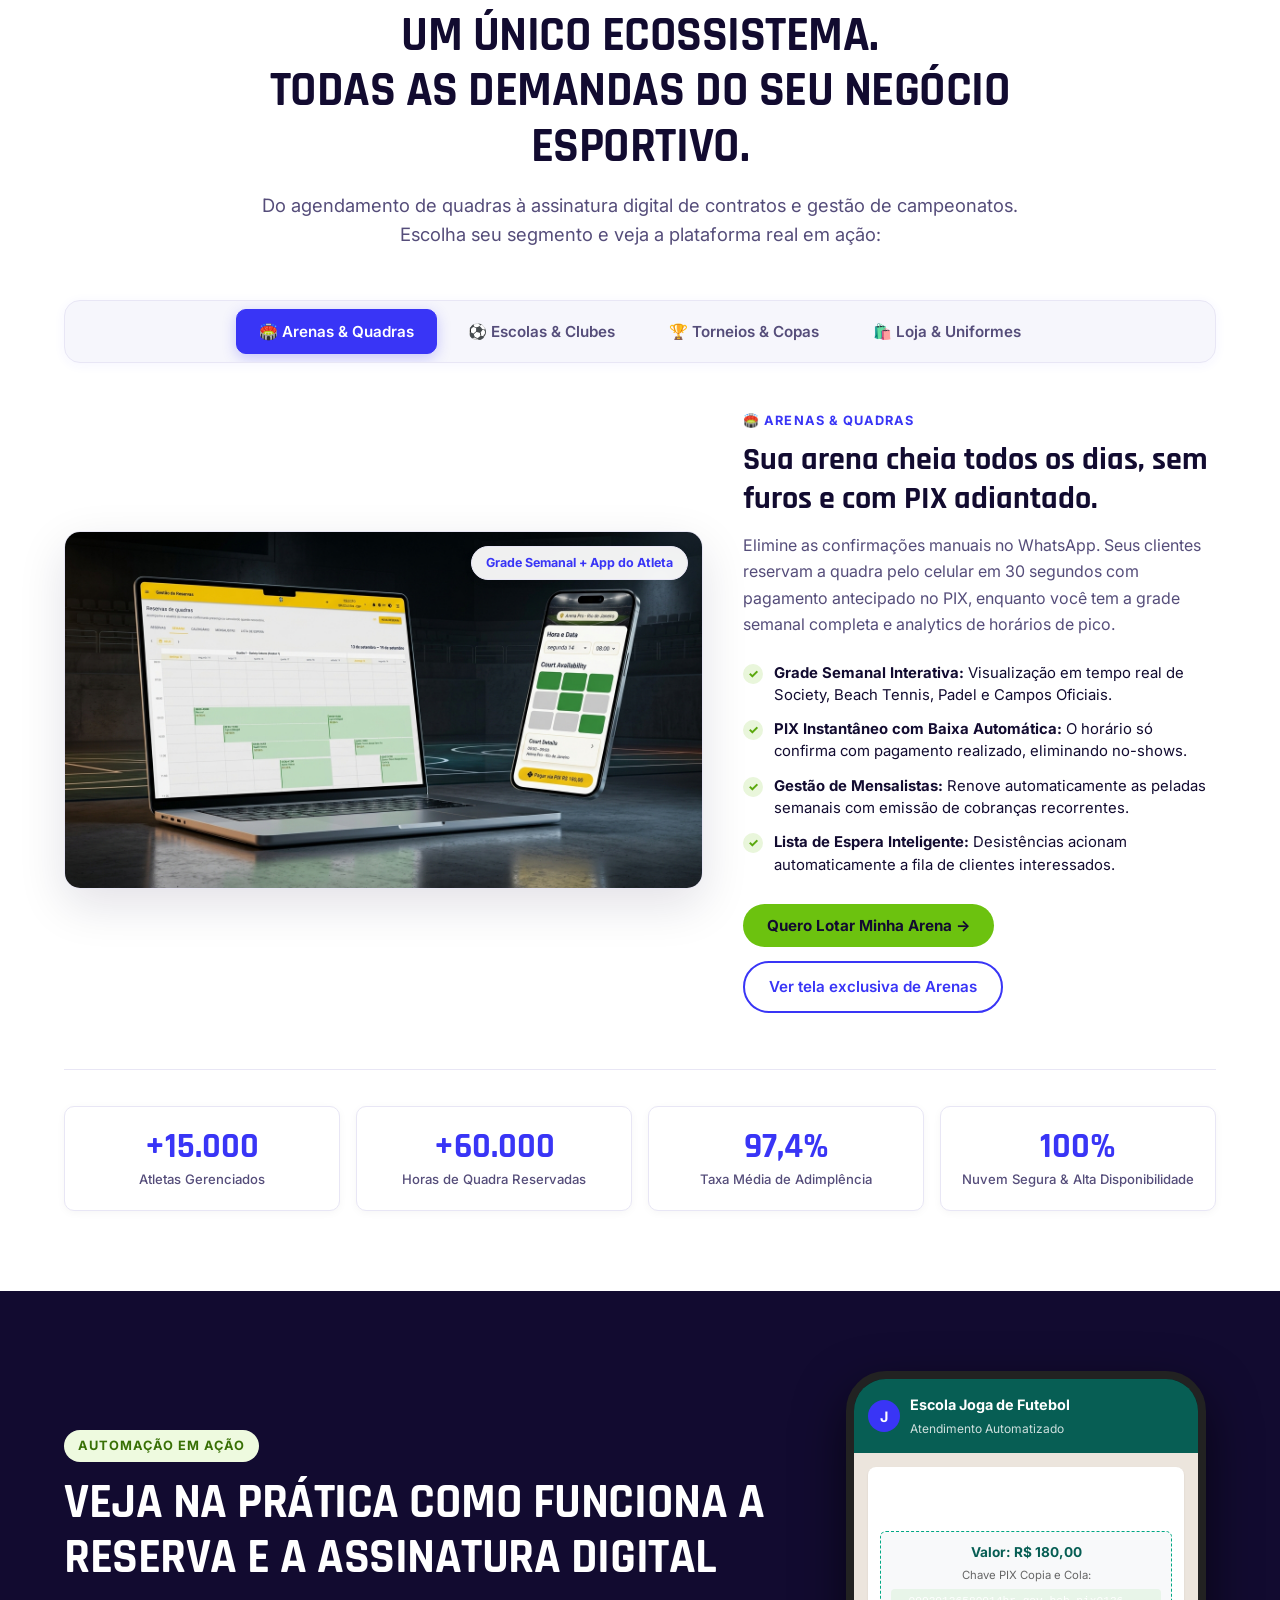
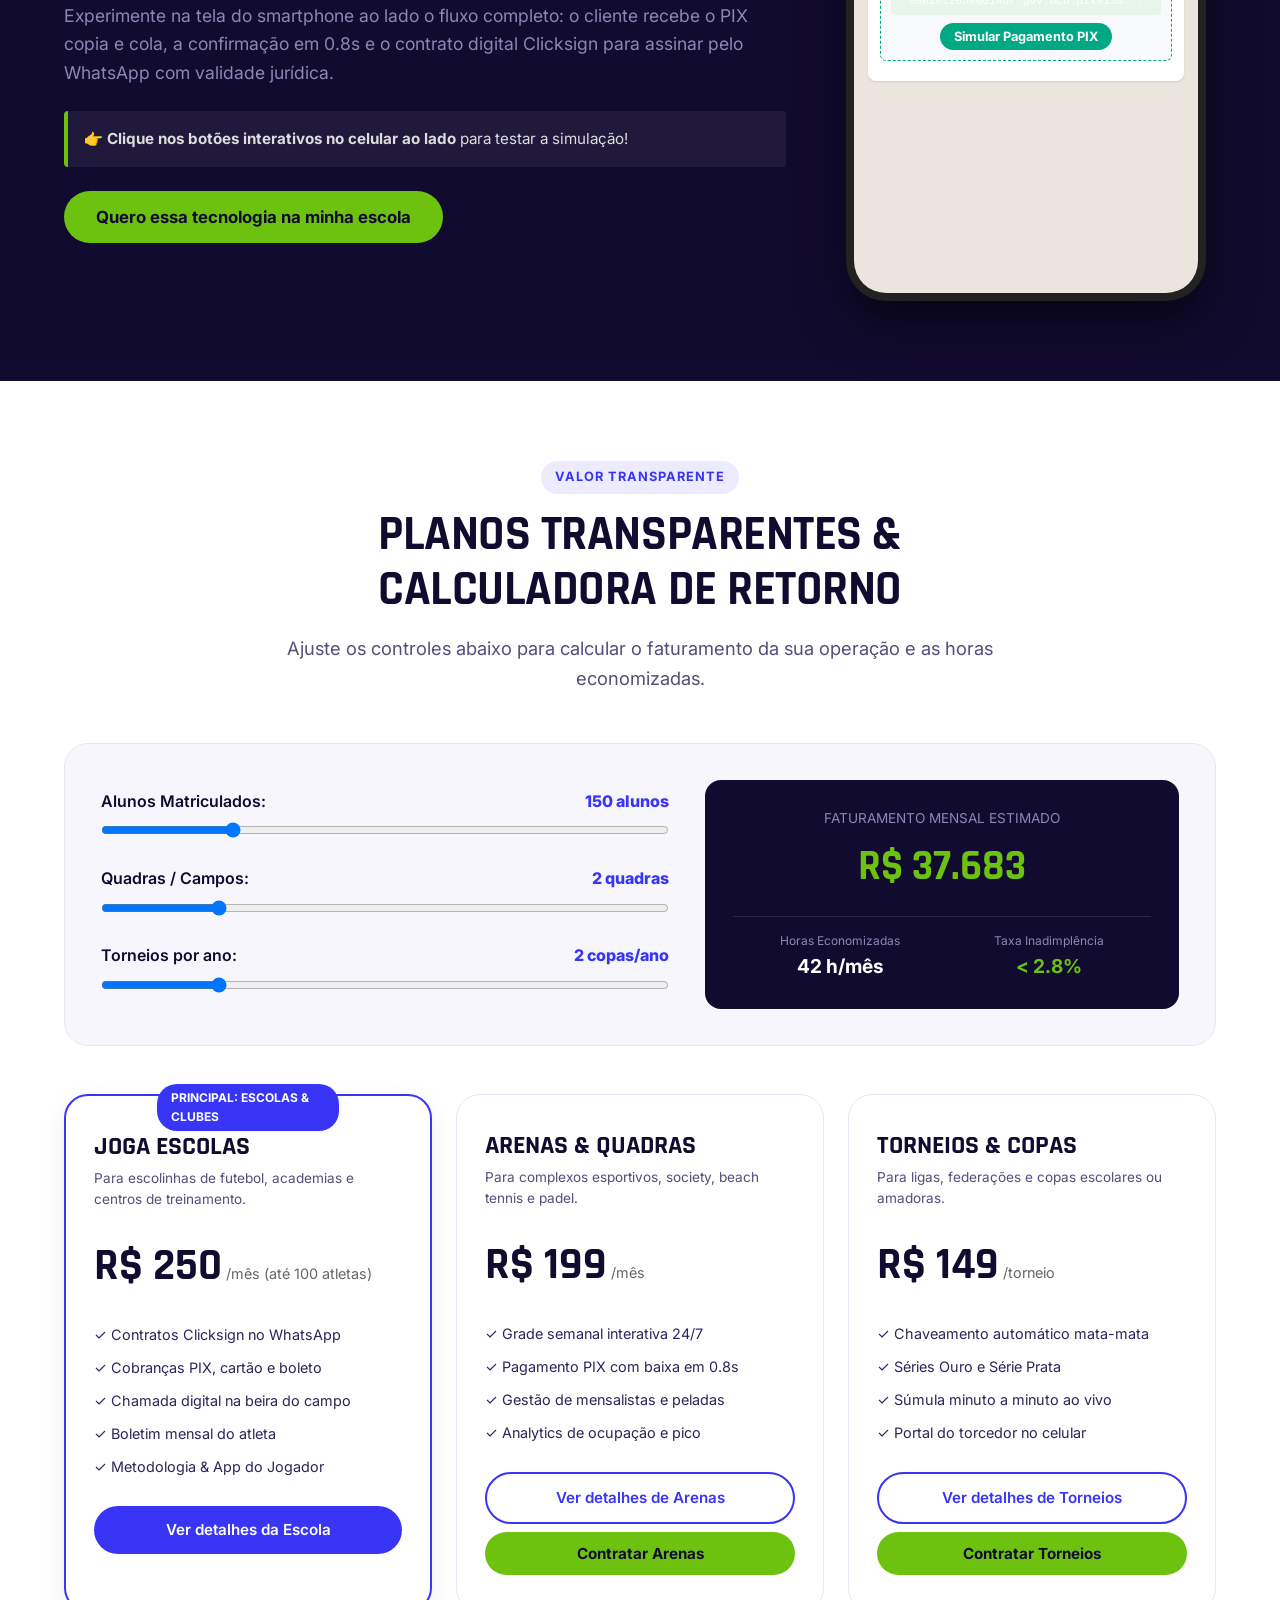
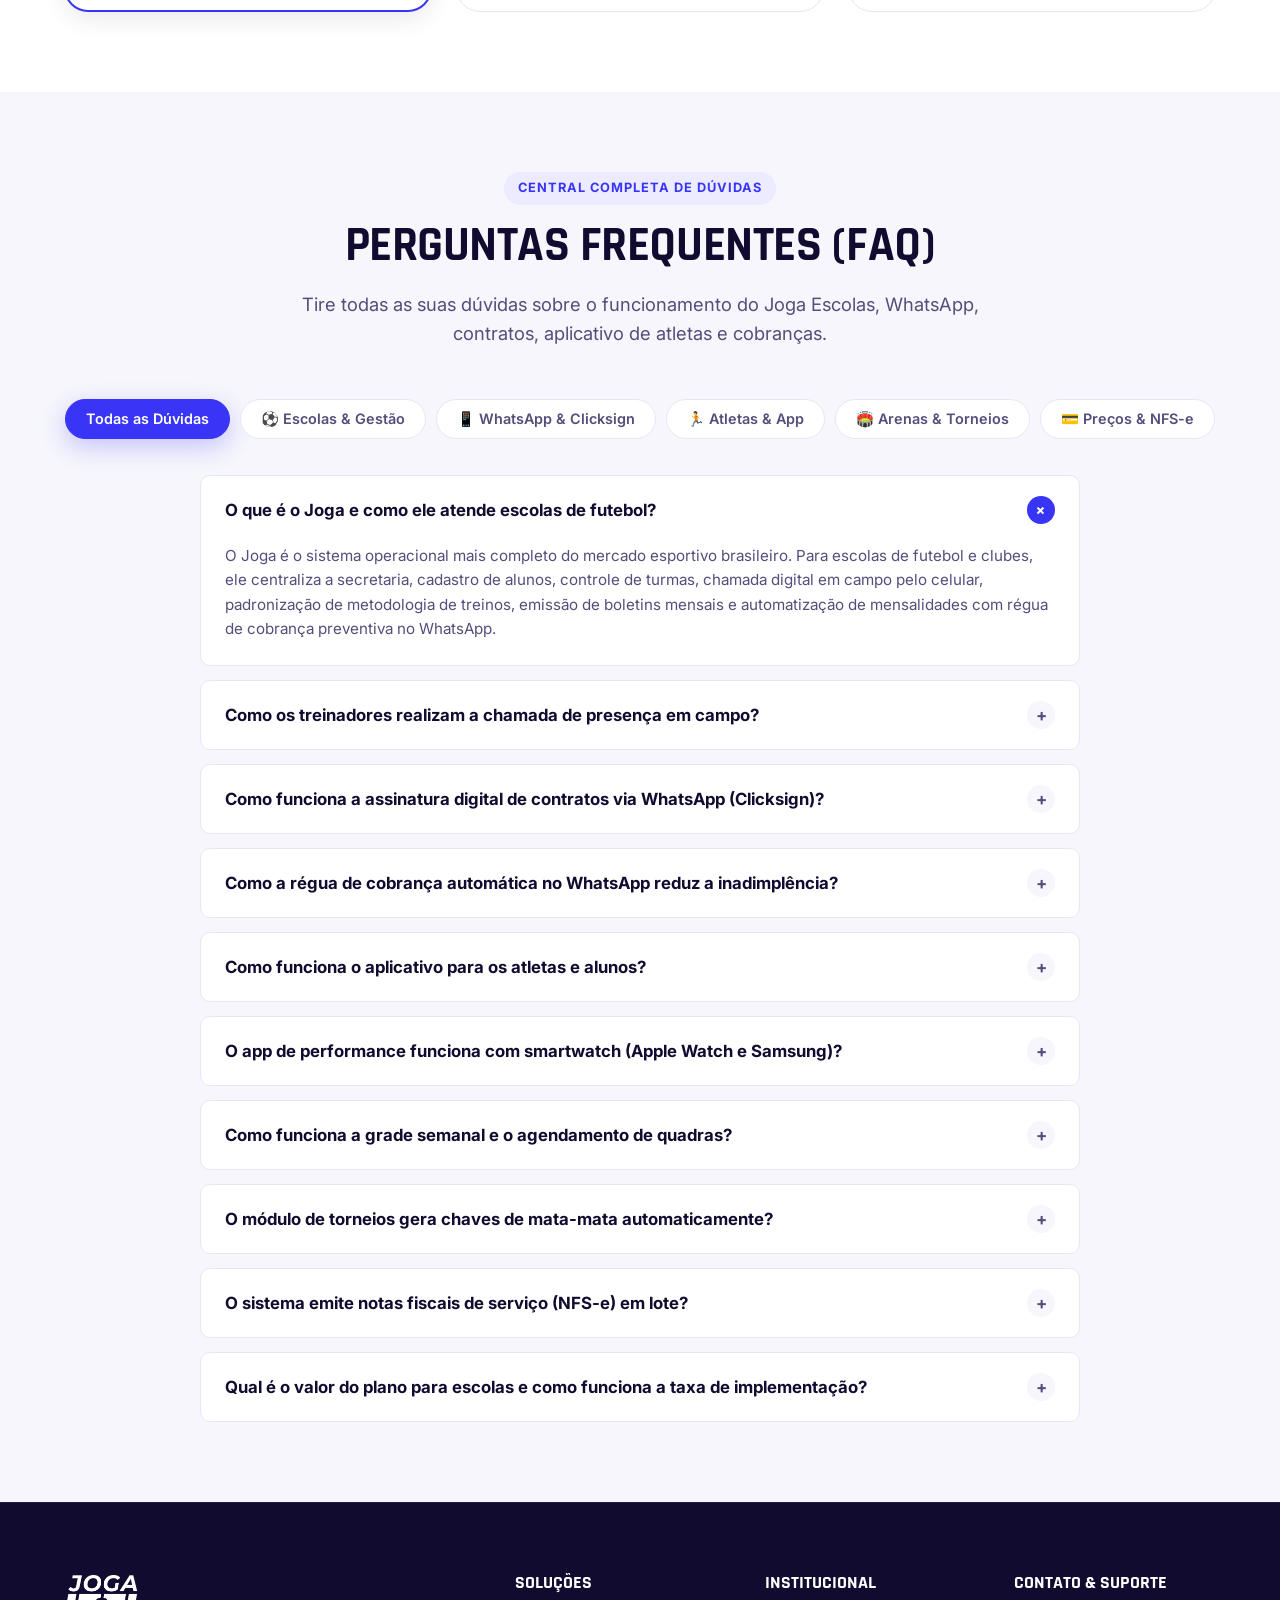
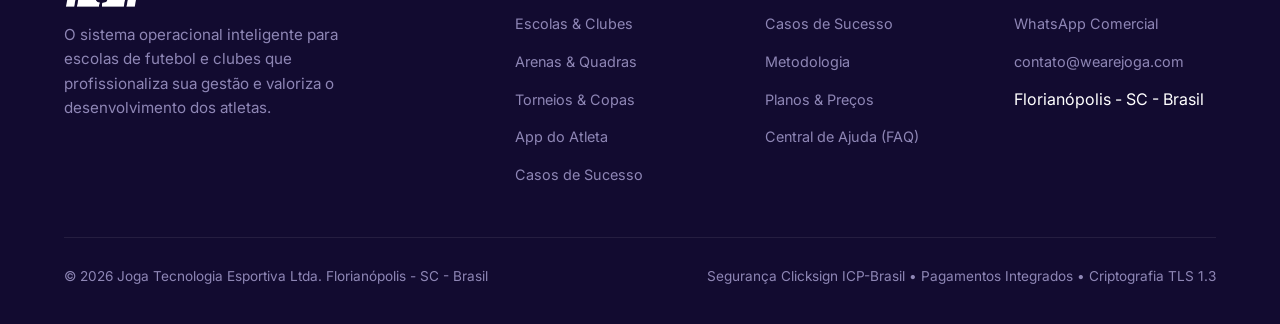
==== commit b5e53cdb: "feat(cases): restore authentic original cases and add network club cases" ====
--- a/index.html
+++ b/index.html
@@ -274,8 +274,8 @@
           </p>
 
           <div style="background: white; border-radius: var(--radius-lg); padding: 20px; text-align: left; box-shadow: var(--shadow-sm); margin-bottom: 24px; font-size: 0.9rem; color: var(--joga-gray-800); display: flex; flex-direction: column; gap: 8px;">
-            <div>💬 <em>"A facilidade do responsável assinar o contrato pelo WhatsApp e pagar a mensalidade no PIX acabou com os atrasos e reduziu nossa inadimplência a níveis mínimos."</em></div>
-            <strong style="color: var(--joga-blue); font-size: 0.85rem;">— Coordenação de Operações (SPFC Academy — São Paulo FC)</strong>
+            <div>💬 <em>"A facilidade do responsável assinar pelo WhatsApp e pagar no PIX acabou com os atrasos nas unidades do Boca Juniors."</em></div>
+            <strong style="color: var(--joga-blue); font-size: 0.85rem;">— Jorge Polletini (Boca Juniors Itupeva e Jundiaí)</strong>
           </div>
 
           <a href="casos-de-sucesso.html" style="color: var(--joga-blue); font-weight: 700; font-size: 0.95rem;">Ler todos os casos de sucesso reais →</a>
